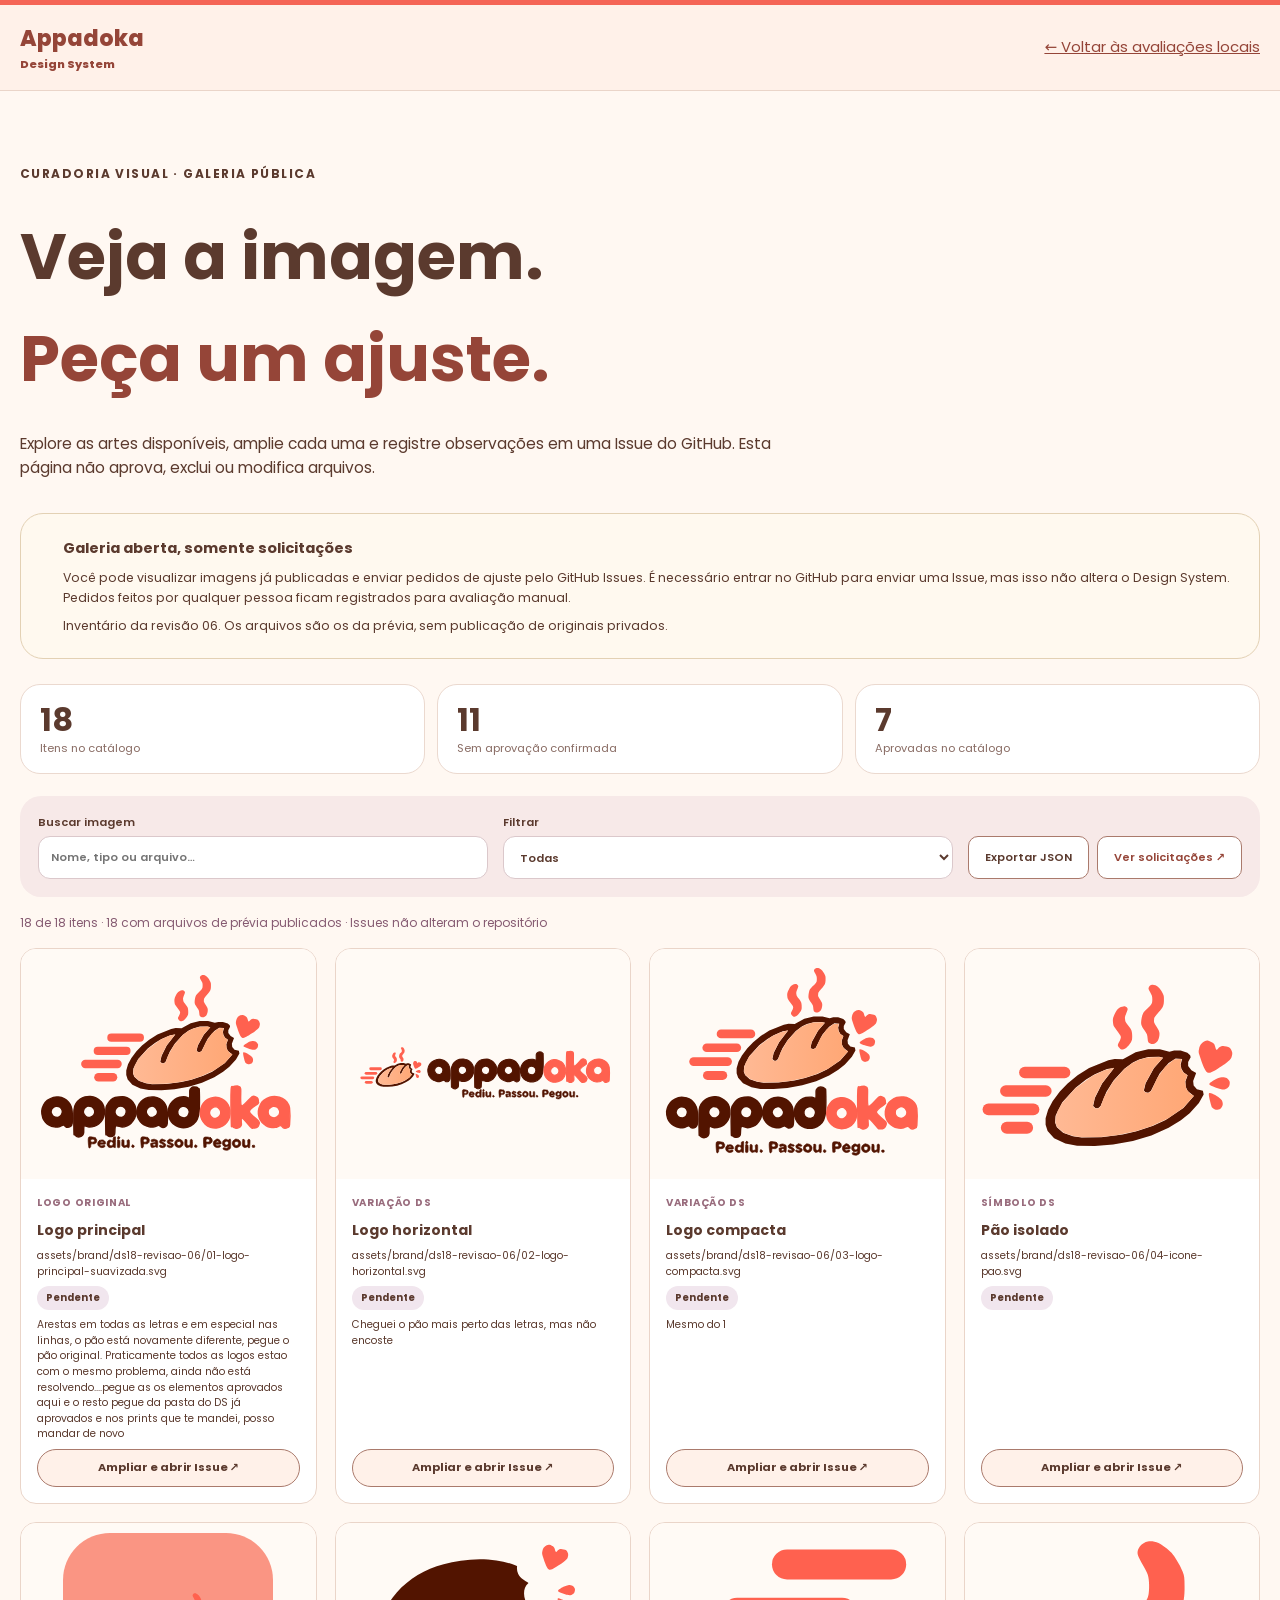
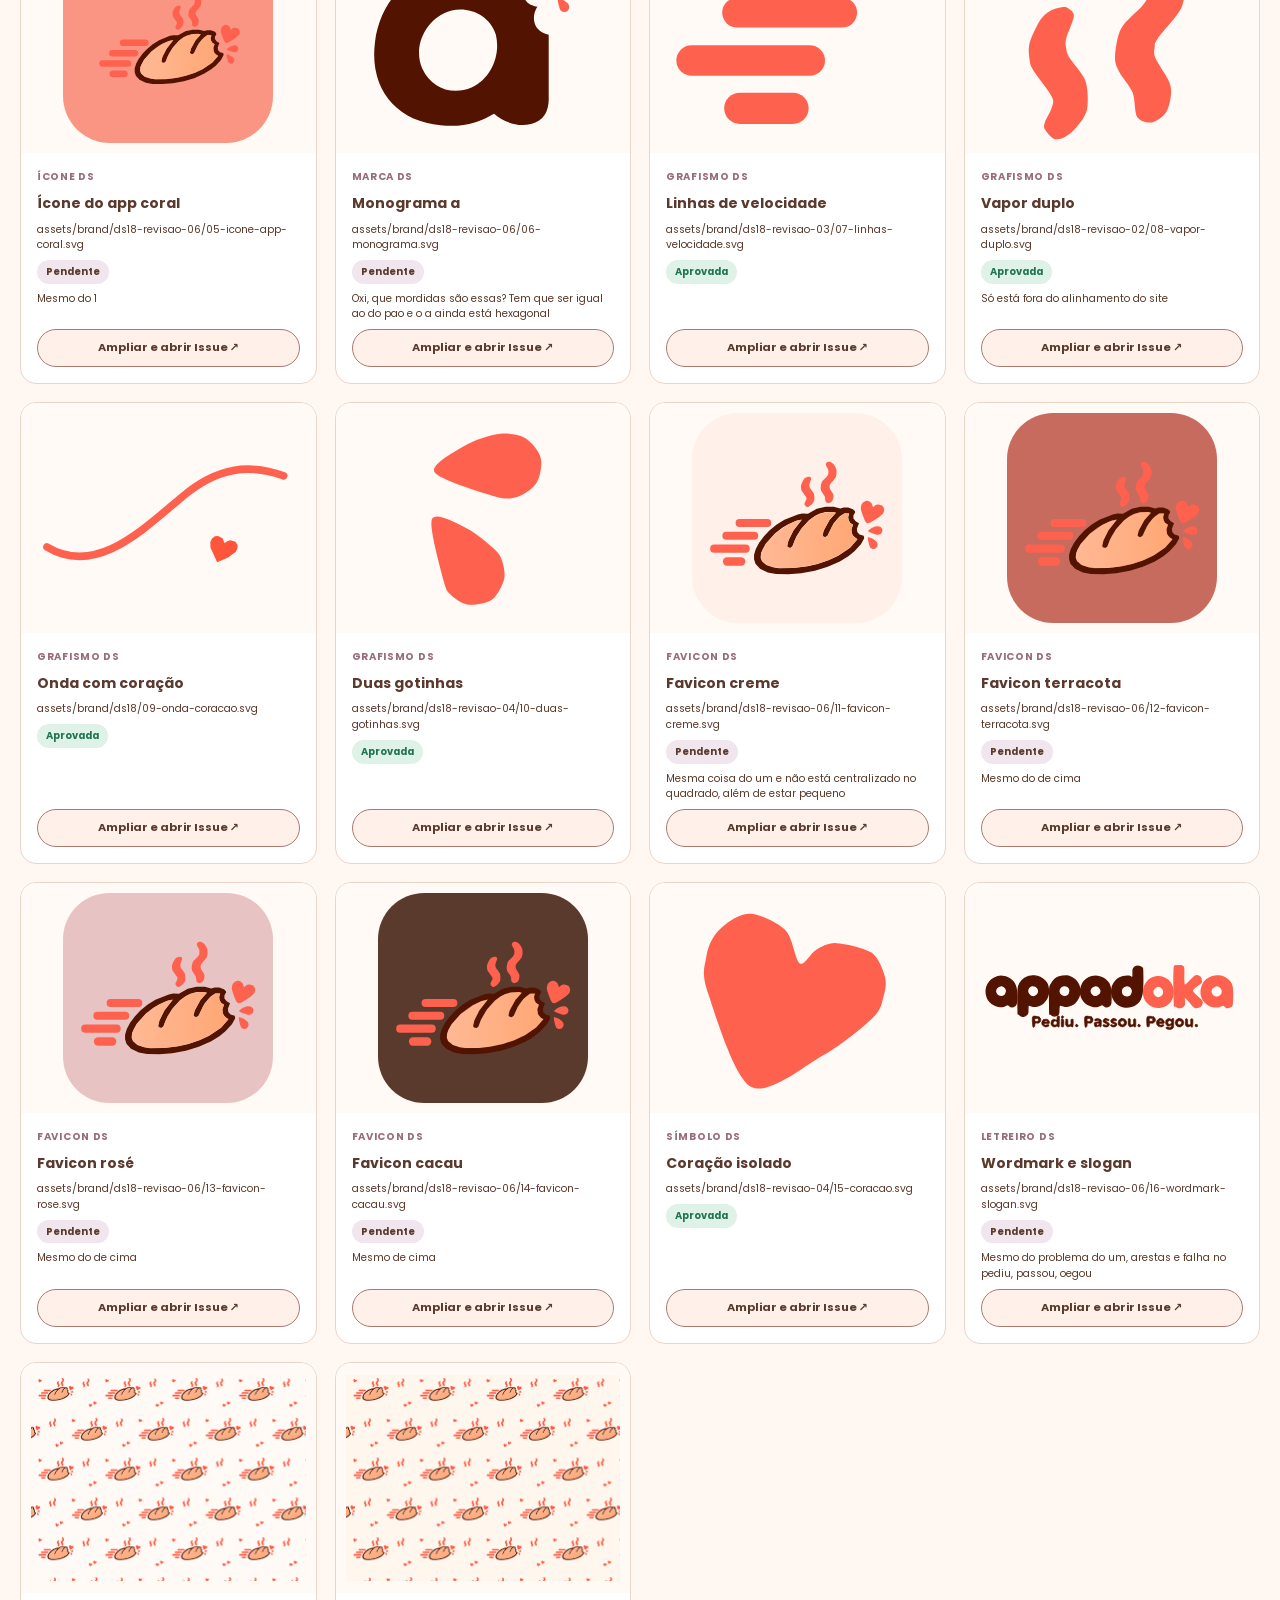
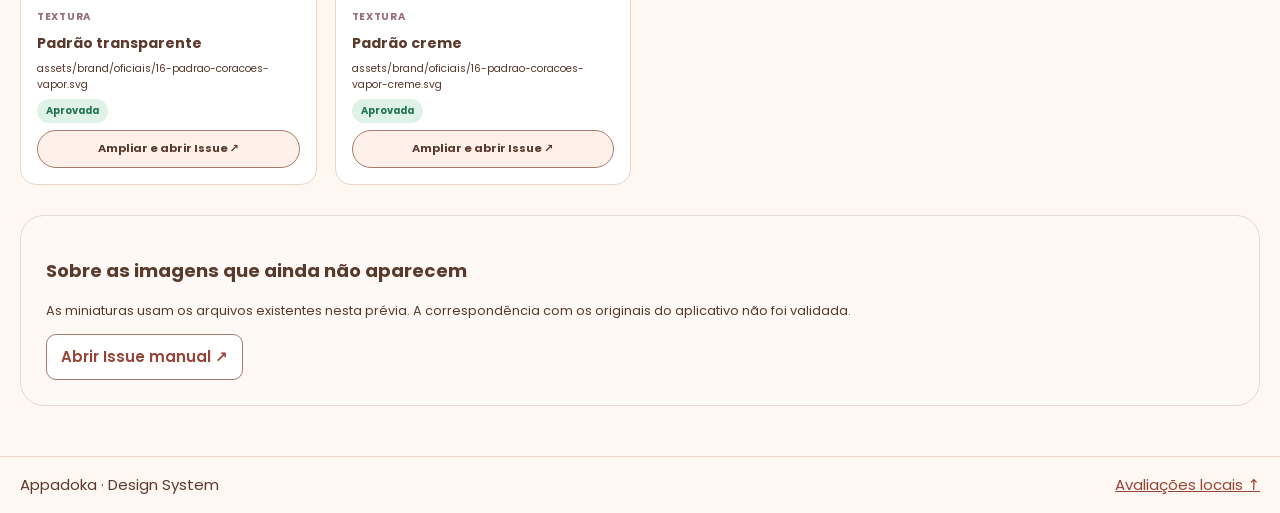
==== curadoria.html @ ba093914 "Add Appadoka visual curation based on Novelo workflow" ====
<!doctype html>
<html lang="pt-BR"><head>
<meta charset="utf-8"><meta name="viewport" content="width=device-width,initial-scale=1">
<meta name="robots" content="index,follow">
<title>Curadoria · Design System Appadoka</title>
<link rel="preconnect" href="https://fonts.googleapis.com"><link rel="preconnect" href="https://fonts.gstatic.com" crossorigin><link href="https://fonts.googleapis.com/css2?family=Poppins:wght@400;500;600;700;800&display=swap" rel="stylesheet">
<link rel="stylesheet" href="styles.css"><link rel="stylesheet" href="curadoria.css"><script src="curadoria.js" defer></script>
</head><body>
<a class="skip-link" href="#revisao">Pular para a curadoria</a><div class="colorbar"></div>
<header class="site-header"><div class="container header-inner"><a class="brand" href="./"><span class="logo-fallback">Appadoka <small>Design System</small></span></a><a class="nav-admin" href="./">← Voltar às avaliações locais</a></div></header>
<main class="container admin-main" id="revisao">
  <div class="admin-hero"><span class="eyebrow">CURADORIA VISUAL · GALERIA PÚBLICA</span><h1>Veja a imagem.<br><span class="gradient-text">Peça um ajuste.</span></h1><p>Explore as artes disponíveis, amplie cada uma e registre observações em uma Issue do GitHub. Esta página não aprova, exclui ou modifica arquivos.</p></div>
  <section class="security-note" aria-label="Como funciona a curadoria"><span aria-hidden="true"></span><div><strong>Galeria aberta, somente solicitações</strong><p>Você pode visualizar imagens já publicadas e enviar pedidos de ajuste pelo GitHub Issues. É necessário entrar no GitHub para enviar uma Issue, mas isso não altera o Design System. Pedidos feitos por qualquer pessoa ficam registrados para avaliação manual.</p><p>Inventário da revisão 06. Os arquivos são os da prévia, sem publicação de originais privados.</p></div></section>
  <div class="admin-stats"><div><strong id="total">…</strong><span>Itens no catálogo</span></div><div><strong id="pendentes">…</strong><span>Sem aprovação confirmada</span></div><div><strong id="aprovados">…</strong><span>Aprovadas no catálogo</span></div></div>
  <div class="admin-toolbar"><label>Buscar imagem<input type="search" id="search" placeholder="Nome, tipo ou arquivo…"></label><label>Filtrar<select id="filter"><option value="todos">Todas</option><option value="pendente">Pendente</option><option value="aprovado">Aprovada</option><option value="reprovado_historico">Reprovado historicamente</option></select></label><div class="tool-actions"><button class="btn btn-secondary" type="button" id="export">Exportar JSON</button><a class="btn btn-secondary" href="https://github.com/carolinefreire/ds-appadoka-previa/issues" target="_blank" rel="noopener noreferrer">Ver solicitações ↗</a></div></div>
  <div id="status" class="admin-status" aria-live="polite"></div><div class="admin-gallery" id="admin-gallery"></div>
  <div class="admin-footnote"><h2>Sobre as imagens que ainda não aparecem</h2><p>As miniaturas usam os arquivos existentes nesta prévia. A correspondência com os originais do aplicativo não foi validada.</p><a class="btn btn-primary" href="https://github.com/carolinefreire/ds-appadoka-previa/issues/new" target="_blank" rel="noopener noreferrer">Abrir Issue manual ↗</a></div>
</main>
<dialog class="admin-dialog" id="action-dialog"><form method="dialog" class="dialog-layout"><div class="dialog-head"><div><small id="dialog-category"></small><h2 id="dialog-title">Revisar imagem</h2></div><button type="button" id="dialog-close" aria-label="Fechar">×</button></div><div class="dialog-image"><img id="dialog-preview" alt=""><div id="private-preview" class="private-preview" hidden><p>Prévia indisponível publicamente. Consulte o arquivo da prévia no GitHub.</p><a id="private-view" target="_blank" rel="noopener noreferrer" href="#">Abrir original no GitHub ↗</a></div></div><div class="dialog-controls"><label for="dialog-note">Descreva o ajuste ou observação</label><textarea id="dialog-note" rows="3" placeholder="Descreva o que deve ser corrigido ou mantido."></textarea><div class="dialog-actions"><button type="button" id="alter" class="action-alter">✎ Abrir Issue de ajuste</button></div><p class="dialog-help" id="dialog-help" role="status">Uma Issue registra o pedido para revisão. Não altera nem exclui arquivos.</p></div></form></dialog>
<footer class="footer"><div class="container footer-bottom"><span>Appadoka · Design System</span><a href="./">Avaliações locais ↑</a></div></footer>
</body></html>
---- styles.css ----
:root{--cacau:#5b3a2e;--salmao:#f56556;--creme:#fff1e9;--borda:#ead5c9;--ink:#5b3a2e;--paper:#fff8f2;--muted:#775a4b;--cream:#fff1e9;--brown:#5b3a2e;--line:#ead5c9;--white:#fff;--pink:#954538}*{box-sizing:border-box}body{margin:0;background:var(--paper);color:var(--ink);font:15px/1.6 Poppins,system-ui,sans-serif}a{color:#954538}button,input,select,textarea{font:inherit;color:inherit}button{cursor:pointer}button:focus-visible,a:focus-visible,input:focus-visible,select:focus-visible,textarea:focus-visible{outline:3px solid #954538;outline-offset:3px}.container{width:min(1240px,calc(100% - 40px));margin:auto}.site-header{position:sticky;top:0;z-index:2;background:#fff1e9;border-bottom:1px solid var(--line)}.header-inner,.footer-bottom{display:flex;justify-content:space-between;align-items:center;gap:16px;flex-wrap:wrap;padding:16px 0}.brand{text-decoration:none;font-weight:800;font-size:22px}.brand small{display:block;font-size:11px}.colorbar{height:5px;background:#f56556}.btn{display:inline-flex;align-items:center;border:1px solid #aa7a6c;border-radius:10px;padding:10px 14px;background:white;text-decoration:none;font-weight:600}.gradient-text{color:#954538}.eyebrow{font-size:12px;letter-spacing:.12em;font-weight:700}.skip-link{position:absolute;left:-9999px}.skip-link:focus{left:10px;z-index:10;background:white;padding:12px}.footer{border-top:1px solid var(--line)}[hidden]{display:none!important}img{max-width:100%}
---- curadoria.css ----
.admin-main{padding-top:70px;padding-bottom:100px;min-height:70vh}.admin-hero{max-width:790px;margin-bottom:32px}.admin-hero h1{margin:21px 0;font-size:clamp(3rem,7vw,5.4rem)}.admin-hero p{font-size:.97rem;max-width:770px}.security-note{display:flex;align-items:start;gap:17px;border-radius:23px;padding:22px 25px;background:#fff9ef;border:1px solid #e3d1b4;margin-bottom:25px}.security-note>span{font-size:1.35rem}.security-note strong{font-size:.91rem}.security-note p{font-size:.78rem;margin:8px 0 0}.admin-stats{display:grid;grid-template-columns:repeat(3,1fr);gap:12px;margin:0 0 22px}.admin-stats>div{display:flex;flex-direction:column;background:white;border:1px solid #ebd9cf;border-radius:20px;padding:15px 19px}.admin-stats strong{font-size:2rem;line-height:1.25}.admin-stats span{font-size:.7rem;color:#8a6d65}.admin-toolbar{display:flex;align-items:end;gap:15px;flex-wrap:wrap;background:#f7e9e8;border-radius:21px;padding:18px;margin-bottom:16px}.admin-toolbar label{display:flex;flex-direction:column;gap:4px;font-size:.7rem;font-weight:600;min-width:180px;flex:1}.admin-toolbar input,.admin-toolbar select,.dialog-controls textarea{border:1px solid #dbc8cb;border-radius:12px;background:white;min-height:43px;padding:9px 12px;color:var(--ink)}.tool-actions{display:flex;gap:8px}.tool-actions .btn{padding:10px 16px;min-height:43px;font-size:.7rem}.admin-status{font-size:.75rem;color:#865b72;margin-bottom:16px}.admin-gallery{display:grid;grid-template-columns:repeat(4,minmax(0,1fr));gap:15px}.review-card{background:#fff;border:1px solid #e9dcd2;border-radius:23px;overflow:hidden;display:flex;flex-direction:column;min-width:0}.review-thumb{height:235px;display:block;width:100%;background:#f6e9e5;border:0;padding:10px;cursor:zoom-in}.review-thumb img{width:100%;height:100%;object-fit:contain}.review-details{display:flex;flex-direction:column;gap:7px;padding:15px;flex:1}.review-details h2{font-size:.88rem;margin:0;word-break:break-word}.review-details>p{font-size:.65rem;line-height:1.5;margin:0;word-break:break-word}.review-label{font-size:.63rem;text-transform:uppercase;letter-spacing:.07em;color:#996c7d;font-weight:700}.review-status{width:fit-content;padding:4px 9px;border-radius:999px;background:#f1e6ee;color:#8c4b79;font-size:.62rem;font-weight:700}.review-status.is-approved{background:#dff2e7;color:#227353}.review-status.is-rejected{background:#fff0d4;color:#995d12}.review-open{margin-top:auto;border:1px solid #dcc7d0;border-radius:999px;background:#fff7fb;color:#813d76;font-size:.7rem;font-weight:700;padding:9px}.review-open:hover{background:#f2d9e9}.admin-footnote{margin-top:30px;background:#fff9f5;border:1px solid #e9d6db;border-radius:24px;padding:25px}.admin-footnote h2{font-size:1.14rem}.admin-footnote p{font-size:.8rem}.admin-dialog{border:0;padding:0;width:min(940px,95vw);max-height:94vh;background:transparent}.admin-dialog::backdrop{background:#211421d9;backdrop-filter:blur(8px)}.dialog-layout{background:#fff9f2;border-radius:28px;padding:20px;max-height:92vh;overflow:auto}.dialog-head{display:flex;justify-content:space-between;gap:18px;align-items:start}.dialog-head small{color:#986476;font-size:.63rem;text-transform:uppercase;letter-spacing:.1em}.dialog-head h2{font-size:1.38rem;margin:7px 0 16px;word-break:break-word}.dialog-head button{border-radius:50%;width:39px;height:39px;border:1px solid #e4d3d2;background:white;font-size:1.4rem;flex:none}.dialog-image{border-radius:16px;background:#f4e9e7;display:flex;align-items:center;justify-content:center;min-height:200px;height:min(50vh,470px)}.dialog-image img{height:100%;max-height:100%;width:100%;object-fit:contain}.dialog-controls{padding-top:17px}.dialog-controls label{display:block;font-size:.76rem;font-weight:700;margin-bottom:6px}.dialog-controls textarea{width:100%;min-height:90px;resize:vertical}.dialog-actions{display:grid;grid-template-columns:1fr;gap:10px;margin-top:13px}.dialog-actions button{padding:12px 7px;border-radius:13px;font-size:.79rem;font-weight:700}.action-approve{border:1px solid #91cdb1;background:#e6f5ed;color:#24694d}.action-reject{border:1px solid #f1aaa9;background:#fff0ee;color:#a53539}.action-alter{border:1px solid #d3aad4;background:#f7e9fa;color:#803b89}.dialog-help{font-size:.72rem;margin:12px 0 0}@media(max-width:900px){.admin-gallery{grid-template-columns:repeat(3,minmax(0,1fr))}}@media(max-width:650px){.admin-gallery{grid-template-columns:repeat(2,minmax(0,1fr));gap:10px}.review-thumb{height:155px}.review-details{padding:12px}.admin-main{padding-top:45px}.admin-stats>div{padding:12px}.admin-stats strong{font-size:1.45rem}.admin-stats span{font-size:.58rem}.admin-toolbar{align-items:stretch}.tool-actions{width:100%}.tool-actions>a,.tool-actions>button{flex:1}.dialog-actions{grid-template-columns:1fr}.security-note{padding:16px}.admin-dialog{width:97vw}.dialog-layout{padding:14px}.dialog-image{height:37vh}}
.review-locked{display:grid;place-items:center;padding:20px;text-align:center;font-size:.75rem;line-height:1.65;color:#76516e;background:#f0e6eb;border-radius:12px;height:100%;width:100%}.private-preview{text-align:center;max-width:330px;margin:auto;padding:30px 20px}.private-preview[hidden]{display:none}.private-preview p{font-size:.85rem}.private-preview a{display:inline-block;border:1px solid #b389a4;border-radius:999px;padding:10px 15px;font-size:.75rem;color:#8a3b72;font-weight:700}.private-preview a:hover{background:#fff}

/* Curadoria publica: uma unica acao, abrir Issue. */
.dialog-actions .action-alter{width:100%;min-height:48px;font-weight:800;cursor:pointer;background:#f0d9f4}
.review-thumb img[hidden], .dialog-image img[hidden], .review-locked[hidden]{display:none!important}
.review-thumb:focus-visible,.review-open:focus-visible,.dialog-actions button:focus-visible{outline:3px solid #8d447b;outline-offset:3px}

.admin-gallery{display:grid;grid-template-columns:repeat(auto-fit,minmax(min(100%,290px),1fr));gap:18px}.review-thumb{width:100%;height:230px;display:grid;place-items:center;background:#fffaf5;border:0}.review-thumb img{width:100%;height:100%;max-height:210px;object-fit:contain}.review-card{background:#fff;border:1px solid #ead5c9;border-radius:16px;overflow:hidden}.review-details{padding:16px;overflow-wrap:anywhere}.admin-dialog{max-width:min(900px,94vw);max-height:90vh;overflow:auto;border:1px solid #ead5c9;border-radius:16px;background:#fff8f2;color:#5b3a2e}.dialog-image img{max-height:45vh;object-fit:contain}.dialog-head{display:flex;align-items:start;justify-content:space-between;gap:12px}.dialog-head button{flex-shrink:0}.admin-main{padding-bottom:50px}.admin-toolbar{flex-wrap:wrap}.review-open,.action-alter{color:#5b3a2e;background:#fff1e9;border:1px solid #aa7a6c}.review-status{color:#5b3a2e}.is-approved{color:#24693b}.admin-hero h1{font-size:clamp(30px,5vw,64px)}@media(max-width:600px){.admin-stats{grid-template-columns:1fr}.admin-toolbar{display:flex;flex-direction:column;align-items:stretch}}
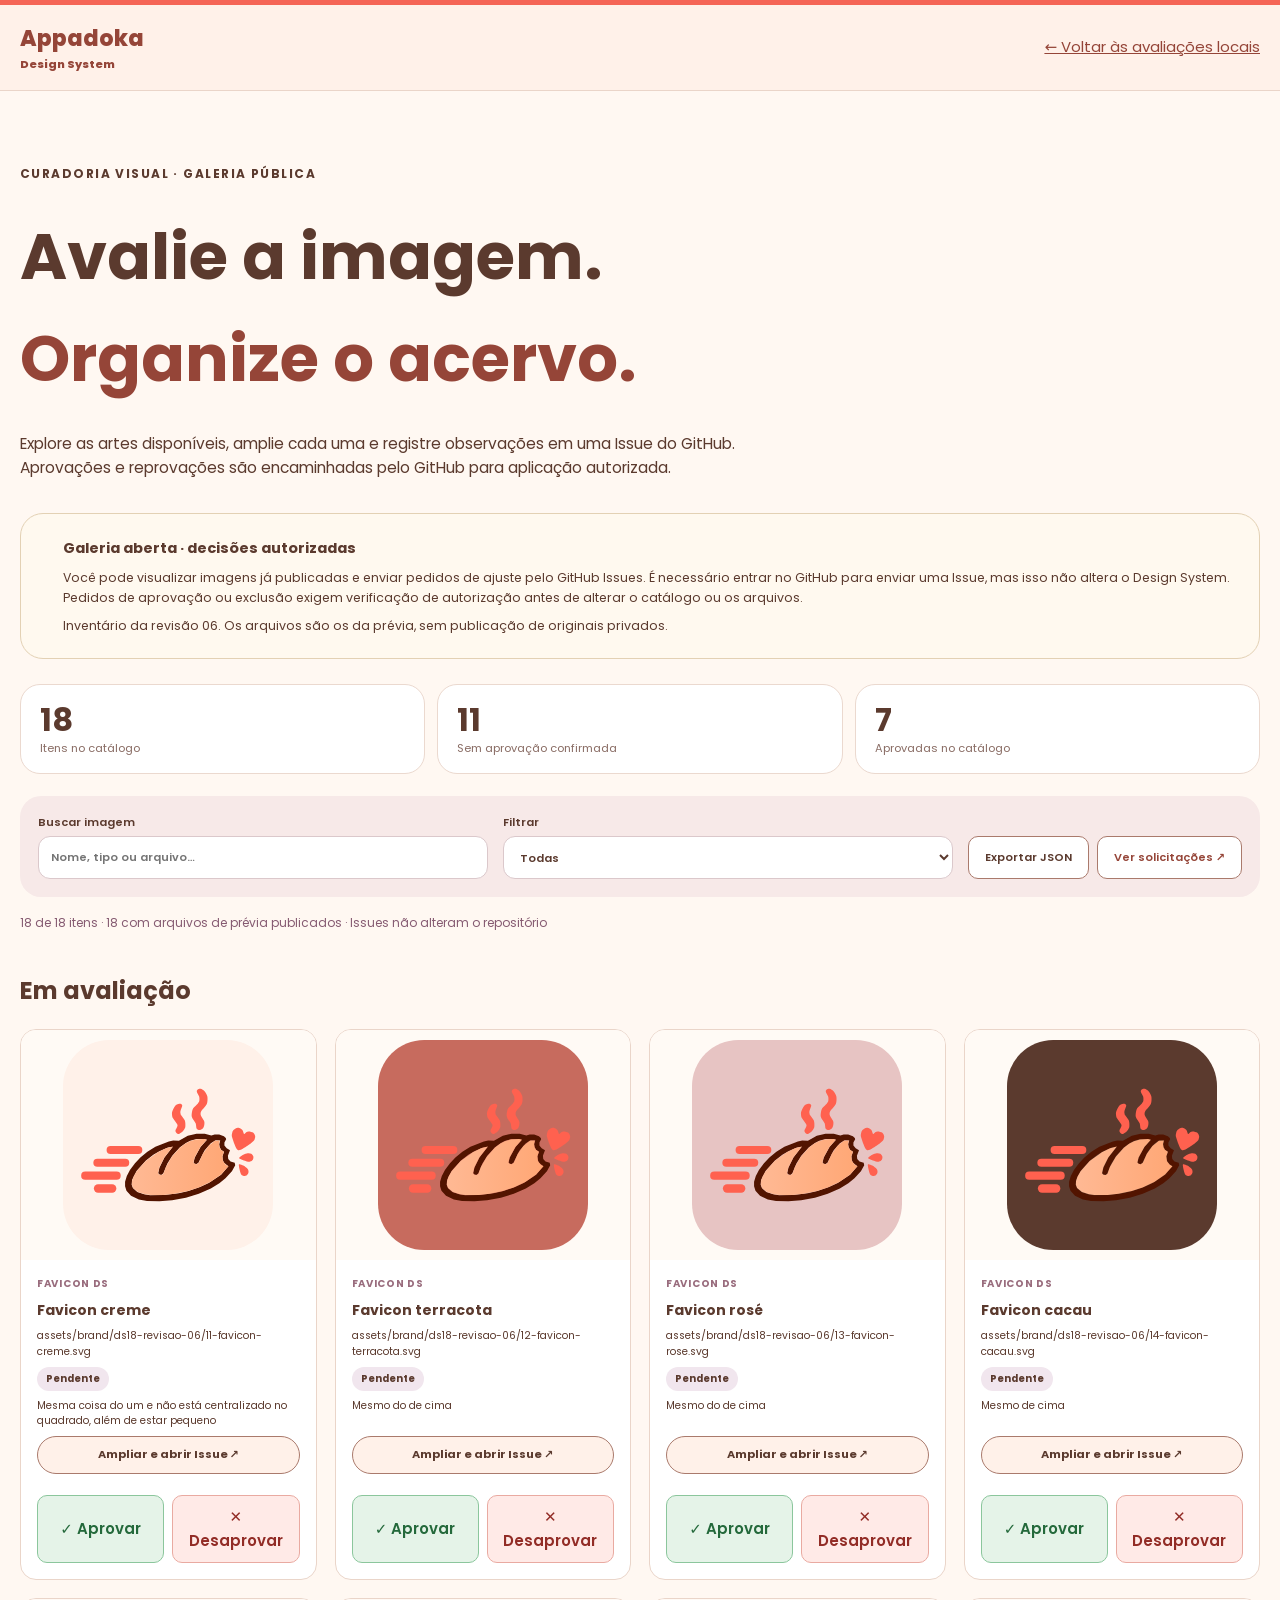
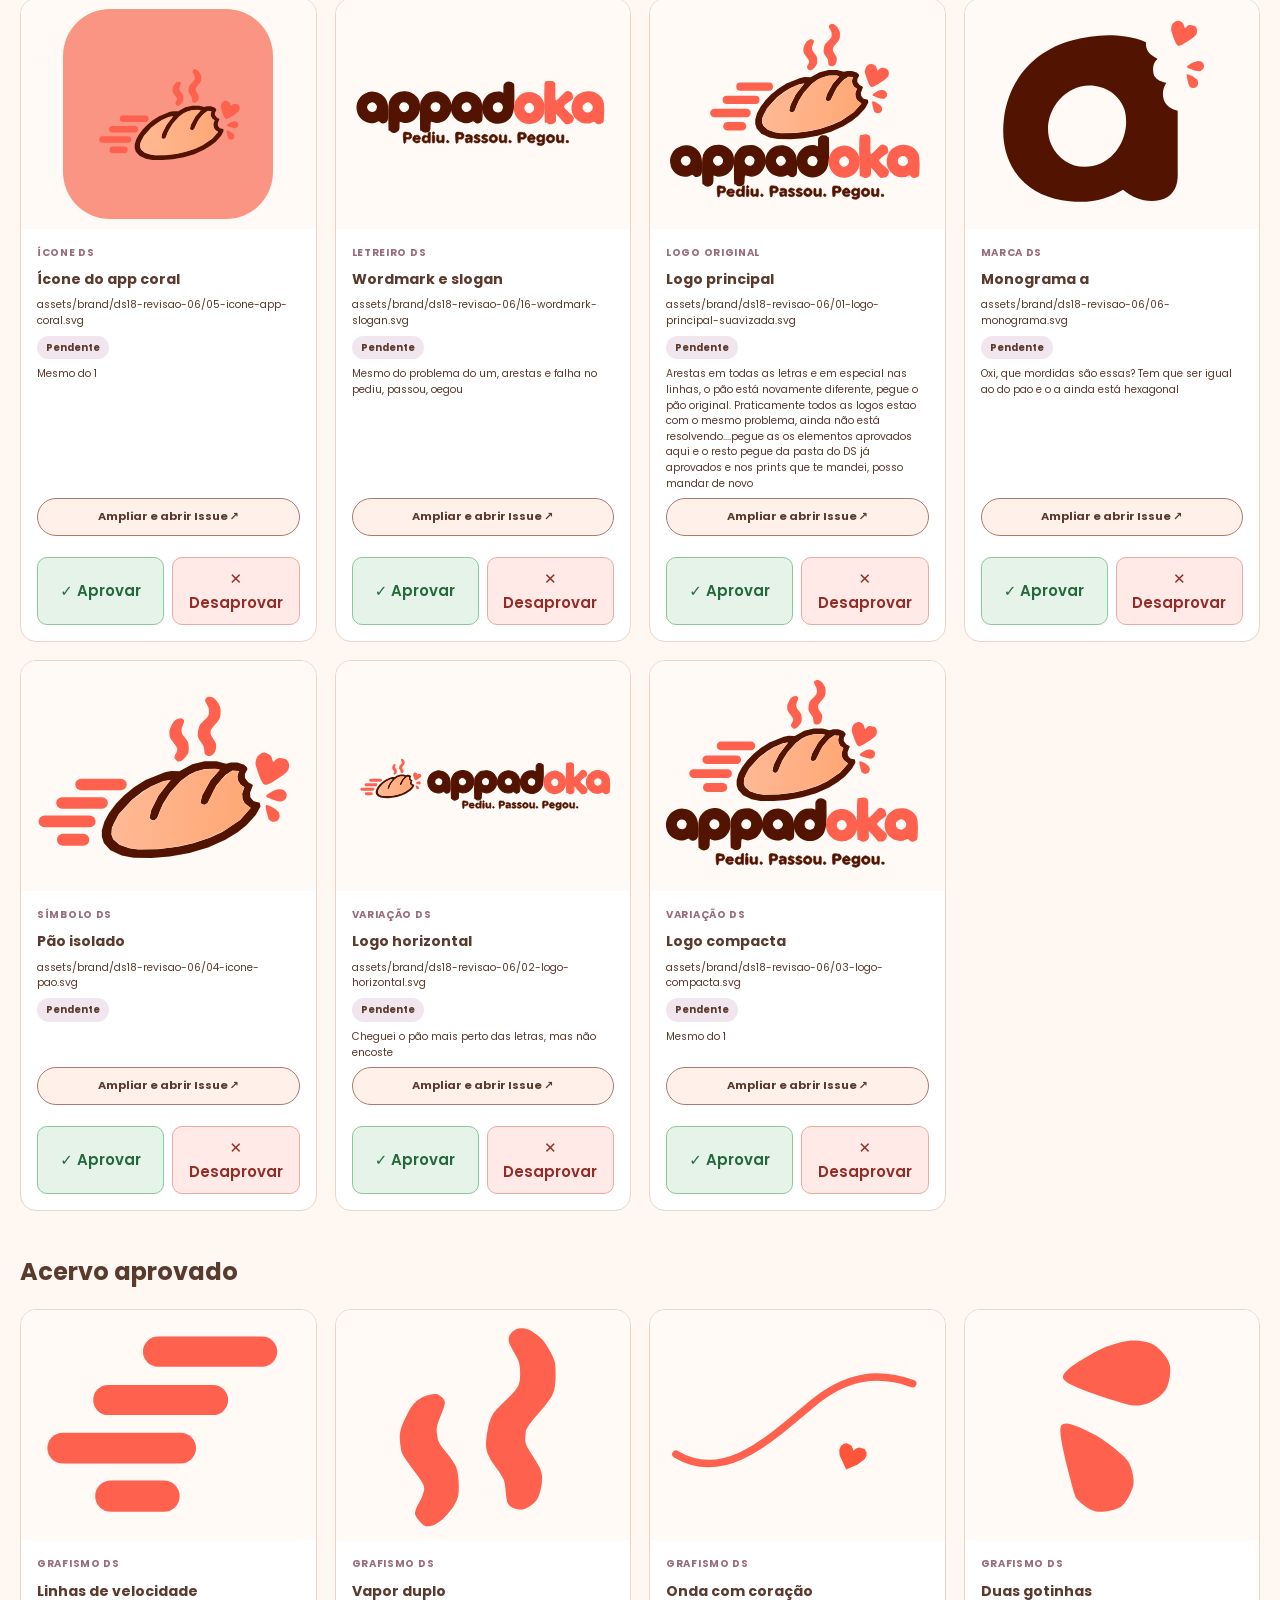
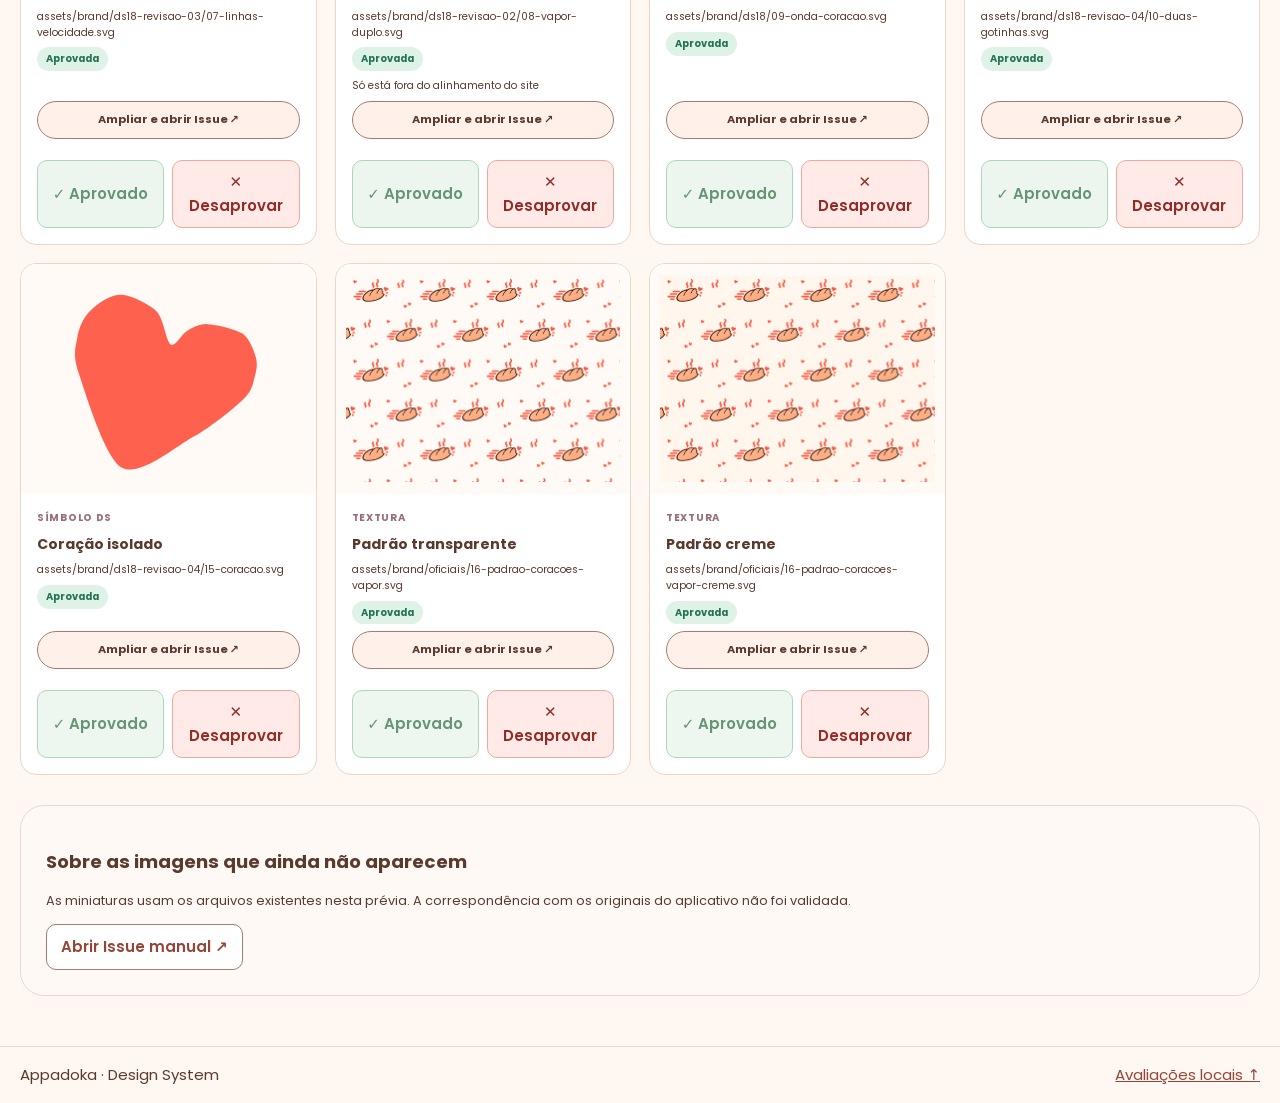
==== commit 8f030377: "Add approval and confirmed rejection requests to visual curation" ====
--- a/curadoria.html
+++ b/curadoria.html
@@ -4,18 +4,19 @@
 <meta name="robots" content="index,follow">
 <title>Curadoria · Design System Appadoka</title>
 <link rel="preconnect" href="https://fonts.googleapis.com"><link rel="preconnect" href="https://fonts.gstatic.com" crossorigin><link href="https://fonts.googleapis.com/css2?family=Poppins:wght@400;500;600;700;800&display=swap" rel="stylesheet">
-<link rel="stylesheet" href="styles.css"><link rel="stylesheet" href="curadoria.css"><script src="curadoria.js" defer></script>
+<link rel="stylesheet" href="styles.css"><link rel="stylesheet" href="curadoria.css?v=decisoes-1"><script src="curadoria.js?v=decisoes-1" defer></script>
 </head><body>
 <a class="skip-link" href="#revisao">Pular para a curadoria</a><div class="colorbar"></div>
 <header class="site-header"><div class="container header-inner"><a class="brand" href="./"><span class="logo-fallback">Appadoka <small>Design System</small></span></a><a class="nav-admin" href="./">← Voltar às avaliações locais</a></div></header>
 <main class="container admin-main" id="revisao">
-  <div class="admin-hero"><span class="eyebrow">CURADORIA VISUAL · GALERIA PÚBLICA</span><h1>Veja a imagem.<br><span class="gradient-text">Peça um ajuste.</span></h1><p>Explore as artes disponíveis, amplie cada uma e registre observações em uma Issue do GitHub. Esta página não aprova, exclui ou modifica arquivos.</p></div>
-  <section class="security-note" aria-label="Como funciona a curadoria"><span aria-hidden="true"></span><div><strong>Galeria aberta, somente solicitações</strong><p>Você pode visualizar imagens já publicadas e enviar pedidos de ajuste pelo GitHub Issues. É necessário entrar no GitHub para enviar uma Issue, mas isso não altera o Design System. Pedidos feitos por qualquer pessoa ficam registrados para avaliação manual.</p><p>Inventário da revisão 06. Os arquivos são os da prévia, sem publicação de originais privados.</p></div></section>
+  <div class="admin-hero"><span class="eyebrow">CURADORIA VISUAL · GALERIA PÚBLICA</span><h1>Avalie a imagem.<br><span class="gradient-text">Organize o acervo.</span></h1><p>Explore as artes disponíveis, amplie cada uma e registre observações em uma Issue do GitHub. Aprovações e reprovações são encaminhadas pelo GitHub para aplicação autorizada.</p></div>
+  <section class="security-note" aria-label="Como funciona a curadoria"><span aria-hidden="true"></span><div><strong>Galeria aberta · decisões autorizadas</strong><p>Você pode visualizar imagens já publicadas e enviar pedidos de ajuste pelo GitHub Issues. É necessário entrar no GitHub para enviar uma Issue, mas isso não altera o Design System. Pedidos de aprovação ou exclusão exigem verificação de autorização antes de alterar o catálogo ou os arquivos.</p><p>Inventário da revisão 06. Os arquivos são os da prévia, sem publicação de originais privados.</p></div></section>
   <div class="admin-stats"><div><strong id="total">…</strong><span>Itens no catálogo</span></div><div><strong id="pendentes">…</strong><span>Sem aprovação confirmada</span></div><div><strong id="aprovados">…</strong><span>Aprovadas no catálogo</span></div></div>
   <div class="admin-toolbar"><label>Buscar imagem<input type="search" id="search" placeholder="Nome, tipo ou arquivo…"></label><label>Filtrar<select id="filter"><option value="todos">Todas</option><option value="pendente">Pendente</option><option value="aprovado">Aprovada</option><option value="reprovado_historico">Reprovado historicamente</option></select></label><div class="tool-actions"><button class="btn btn-secondary" type="button" id="export">Exportar JSON</button><a class="btn btn-secondary" href="https://github.com/carolinefreire/ds-appadoka-previa/issues" target="_blank" rel="noopener noreferrer">Ver solicitações ↗</a></div></div>
   <div id="status" class="admin-status" aria-live="polite"></div><div class="admin-gallery" id="admin-gallery"></div>
   <div class="admin-footnote"><h2>Sobre as imagens que ainda não aparecem</h2><p>As miniaturas usam os arquivos existentes nesta prévia. A correspondência com os originais do aplicativo não foi validada.</p><a class="btn btn-primary" href="https://github.com/carolinefreire/ds-appadoka-previa/issues/new" target="_blank" rel="noopener noreferrer">Abrir Issue manual ↗</a></div>
 </main>
+<dialog class="admin-dialog decision-dialog" id="decision-dialog" aria-labelledby="decision-title"><div class="decision-content"><h2 id="decision-title">Confirmar reprovação?</h2><p id="decision-name"></p><p>Esta decisão solicita a exclusão do arquivo da prévia. Antes de excluir, será necessário verificar autorização e se outros recursos dependem dele. O histórico de decisões será preservado.</p><div class="curation-actions"><button type="button" id="decision-cancel">Cancelar</button><button type="button" id="decision-confirm" class="curation-reject">Confirmar reprovação e solicitar exclusão</button></div></div></dialog>
 <dialog class="admin-dialog" id="action-dialog"><form method="dialog" class="dialog-layout"><div class="dialog-head"><div><small id="dialog-category"></small><h2 id="dialog-title">Revisar imagem</h2></div><button type="button" id="dialog-close" aria-label="Fechar">×</button></div><div class="dialog-image"><img id="dialog-preview" alt=""><div id="private-preview" class="private-preview" hidden><p>Prévia indisponível publicamente. Consulte o arquivo da prévia no GitHub.</p><a id="private-view" target="_blank" rel="noopener noreferrer" href="#">Abrir original no GitHub ↗</a></div></div><div class="dialog-controls"><label for="dialog-note">Descreva o ajuste ou observação</label><textarea id="dialog-note" rows="3" placeholder="Descreva o que deve ser corrigido ou mantido."></textarea><div class="dialog-actions"><button type="button" id="alter" class="action-alter">✎ Abrir Issue de ajuste</button></div><p class="dialog-help" id="dialog-help" role="status">Uma Issue registra o pedido para revisão. Não altera nem exclui arquivos.</p></div></form></dialog>
 <footer class="footer"><div class="container footer-bottom"><span>Appadoka · Design System</span><a href="./">Avaliações locais ↑</a></div></footer>
 </body></html>
--- a/curadoria.css
+++ b/curadoria.css
@@ -6,4 +6,5 @@
 .review-thumb img[hidden], .dialog-image img[hidden], .review-locked[hidden]{display:none!important}
 .review-thumb:focus-visible,.review-open:focus-visible,.dialog-actions button:focus-visible{outline:3px solid #8d447b;outline-offset:3px}
 
-.admin-gallery{display:grid;grid-template-columns:repeat(auto-fit,minmax(min(100%,290px),1fr));gap:18px}.review-thumb{width:100%;height:230px;display:grid;place-items:center;background:#fffaf5;border:0}.review-thumb img{width:100%;height:100%;max-height:210px;object-fit:contain}.review-card{background:#fff;border:1px solid #ead5c9;border-radius:16px;overflow:hidden}.review-details{padding:16px;overflow-wrap:anywhere}.admin-dialog{max-width:min(900px,94vw);max-height:90vh;overflow:auto;border:1px solid #ead5c9;border-radius:16px;background:#fff8f2;color:#5b3a2e}.dialog-image img{max-height:45vh;object-fit:contain}.dialog-head{display:flex;align-items:start;justify-content:space-between;gap:12px}.dialog-head button{flex-shrink:0}.admin-main{padding-bottom:50px}.admin-toolbar{flex-wrap:wrap}.review-open,.action-alter{color:#5b3a2e;background:#fff1e9;border:1px solid #aa7a6c}.review-status{color:#5b3a2e}.is-approved{color:#24693b}.admin-hero h1{font-size:clamp(30px,5vw,64px)}@media(max-width:600px){.admin-stats{grid-template-columns:1fr}.admin-toolbar{display:flex;flex-direction:column;align-items:stretch}}+.admin-gallery{display:grid;grid-template-columns:repeat(auto-fit,minmax(min(100%,290px),1fr));gap:18px}.review-thumb{width:100%;height:230px;display:grid;place-items:center;background:#fffaf5;border:0}.review-thumb img{width:100%;height:100%;max-height:210px;object-fit:contain}.review-card{background:#fff;border:1px solid #ead5c9;border-radius:16px;overflow:hidden}.review-details{padding:16px;overflow-wrap:anywhere}.admin-dialog{max-width:min(900px,94vw);max-height:90vh;overflow:auto;border:1px solid #ead5c9;border-radius:16px;background:#fff8f2;color:#5b3a2e}.dialog-image img{max-height:45vh;object-fit:contain}.dialog-head{display:flex;align-items:start;justify-content:space-between;gap:12px}.dialog-head button{flex-shrink:0}.admin-main{padding-bottom:50px}.admin-toolbar{flex-wrap:wrap}.review-open,.action-alter{color:#5b3a2e;background:#fff1e9;border:1px solid #aa7a6c}.review-status{color:#5b3a2e}.is-approved{color:#24693b}.admin-hero h1{font-size:clamp(30px,5vw,64px)}@media(max-width:600px){.admin-stats{grid-template-columns:1fr}.admin-toolbar{display:flex;flex-direction:column;align-items:stretch}}
+.curation-group{grid-column:1/-1;margin:24px 0 0;font-size:24px}.curation-actions{display:flex;flex-wrap:wrap;gap:8px;margin-top:14px}.curation-actions button{flex:1;min-height:44px;padding:9px 12px;border:1px solid #aa7a6c;border-radius:10px;background:white;font-weight:600}.curation-actions .curation-approve{background:#e5f3e8;color:#24693b;border-color:#8bc69c}.curation-actions .curation-reject{background:#ffeae7;color:#922c26;border-color:#e9aaa1}.curation-actions button:disabled{opacity:.7;cursor:default}.decision-content{padding:24px;overflow-wrap:anywhere}.decision-dialog{width:min(540px,94vw)}.decision-dialog::backdrop{background:#30180f88}
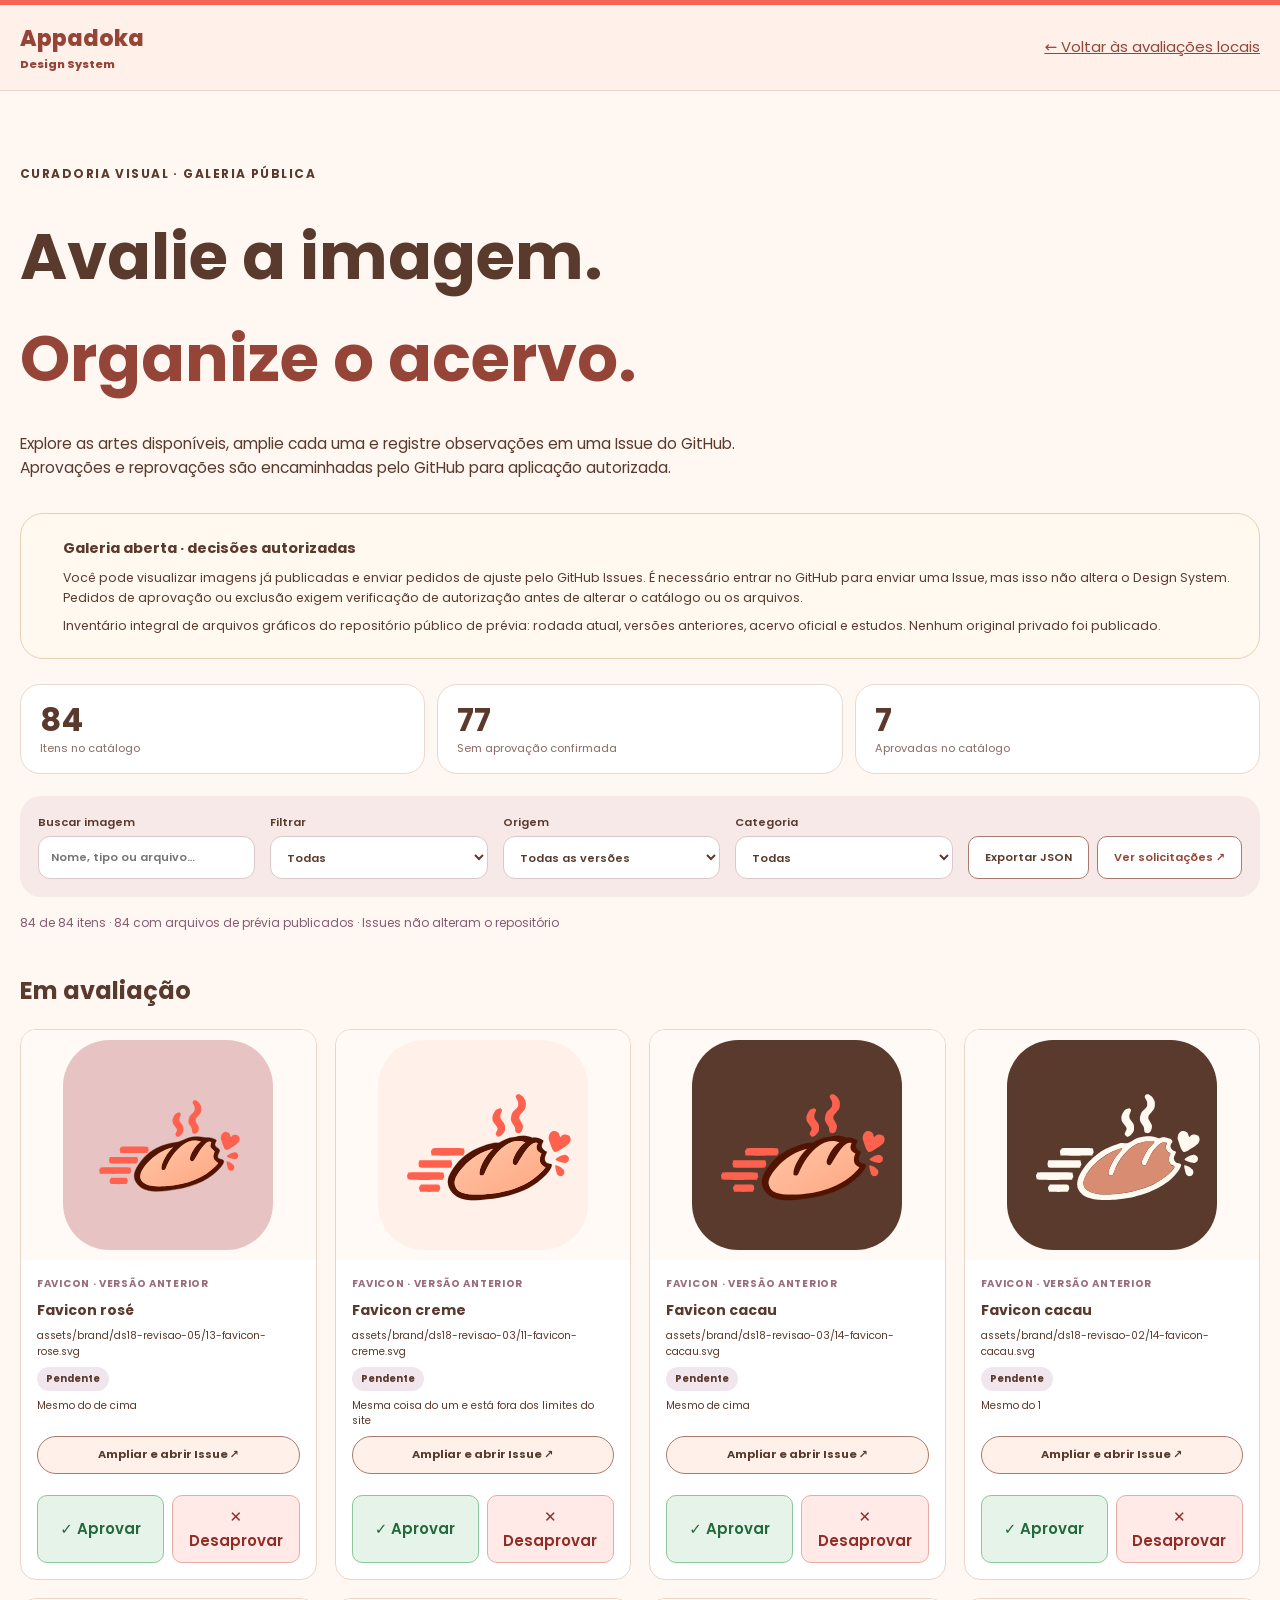
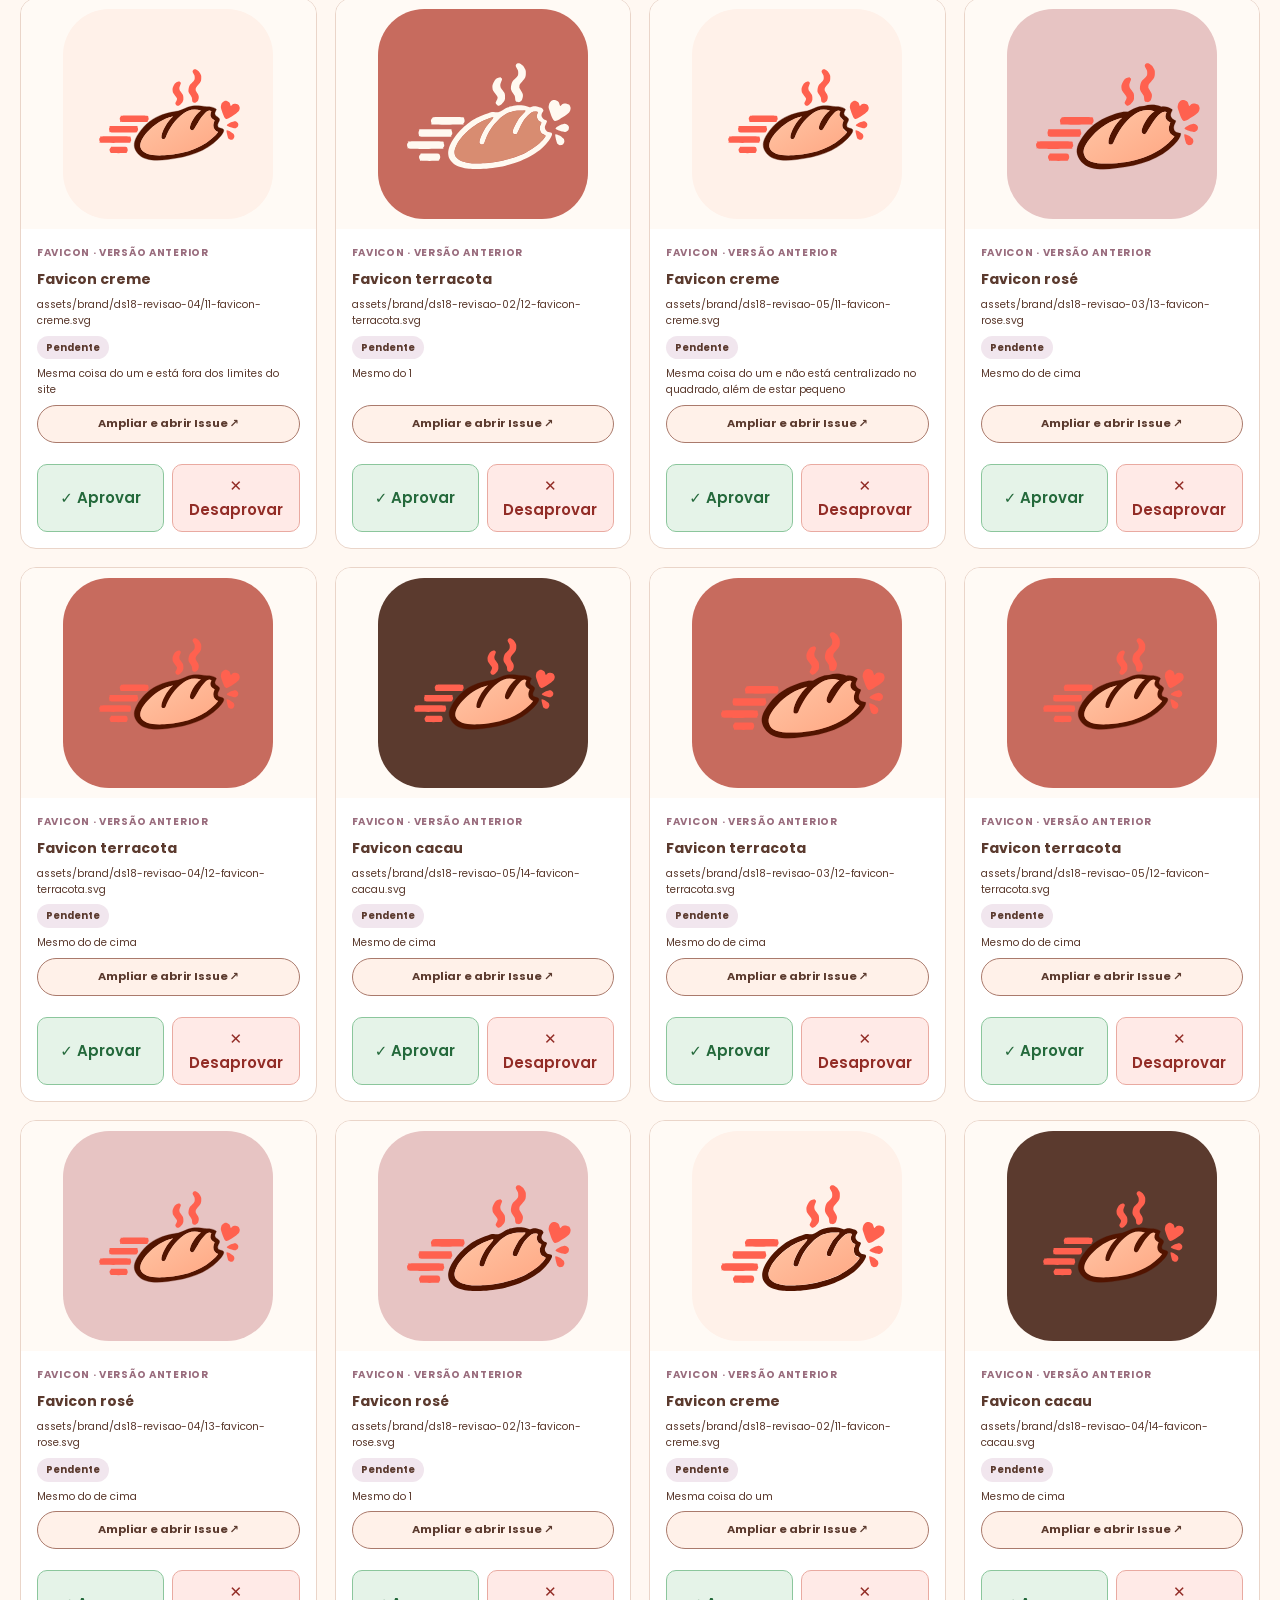
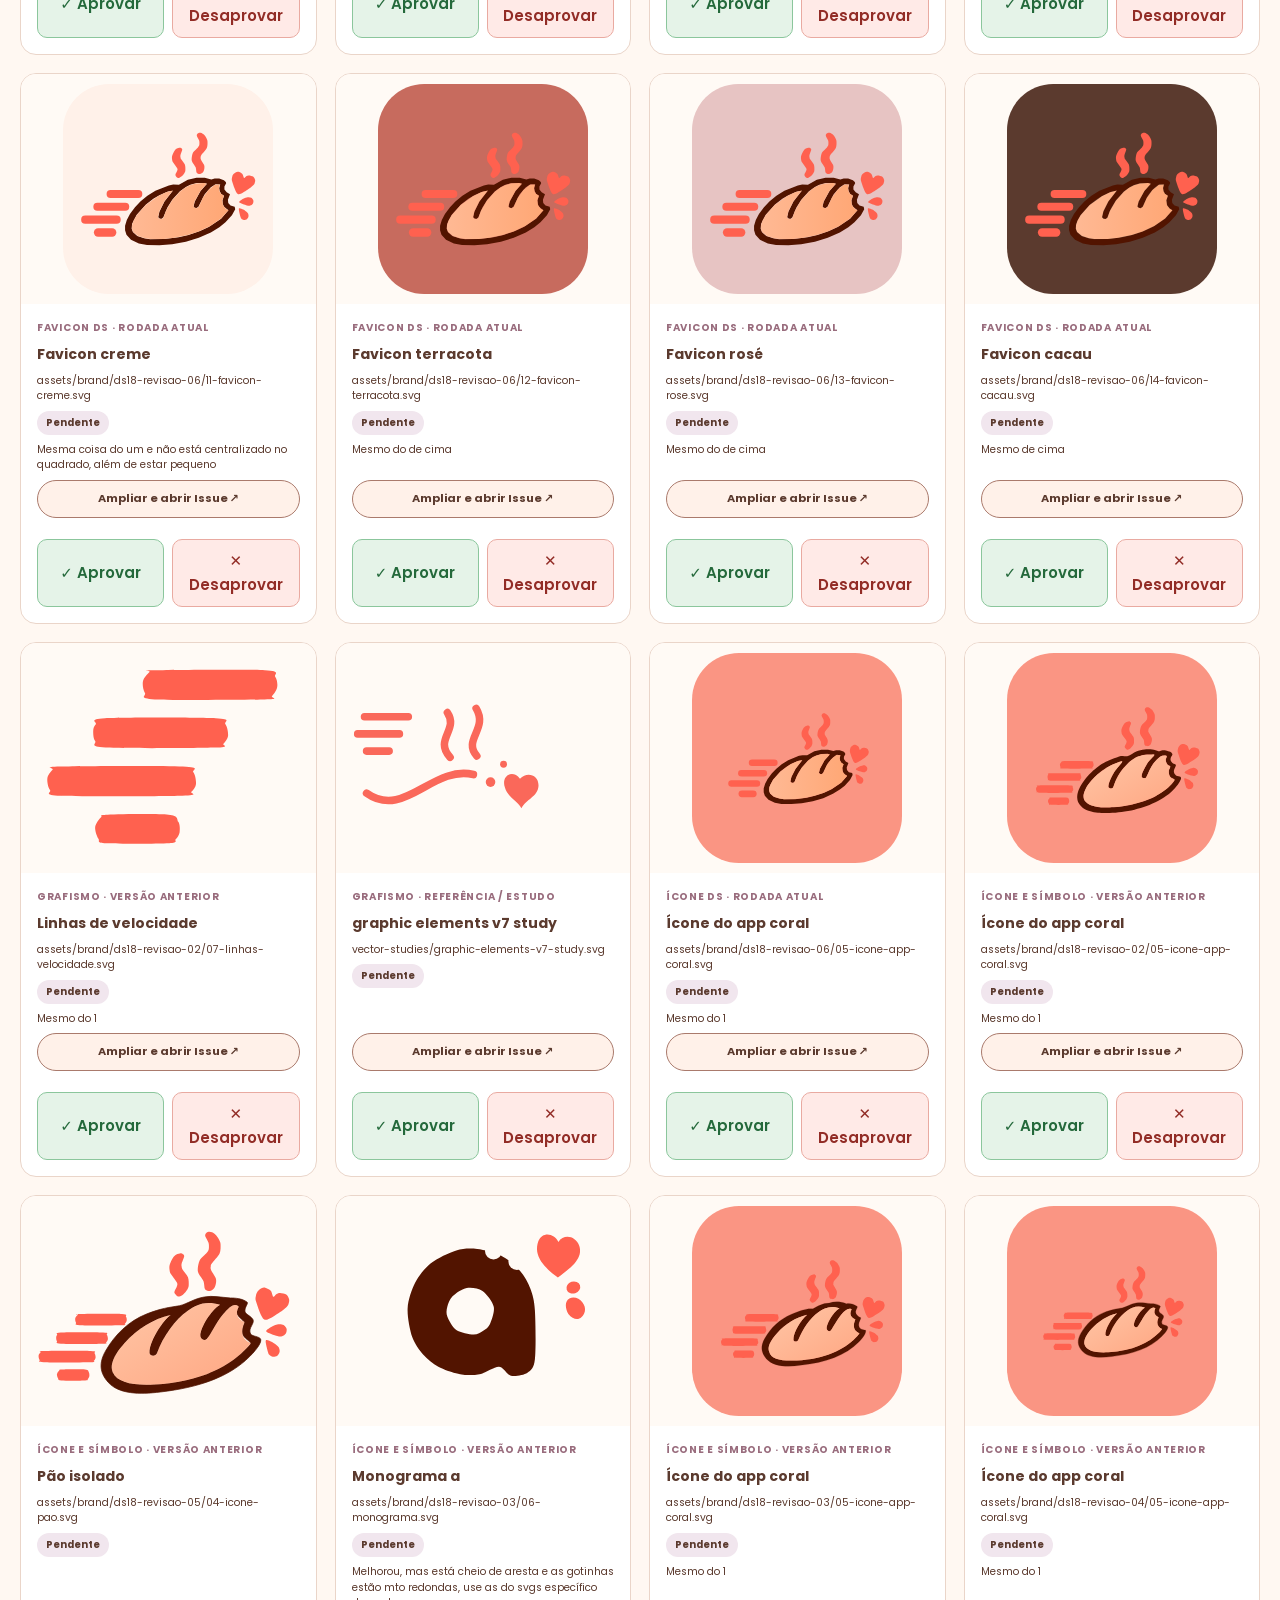
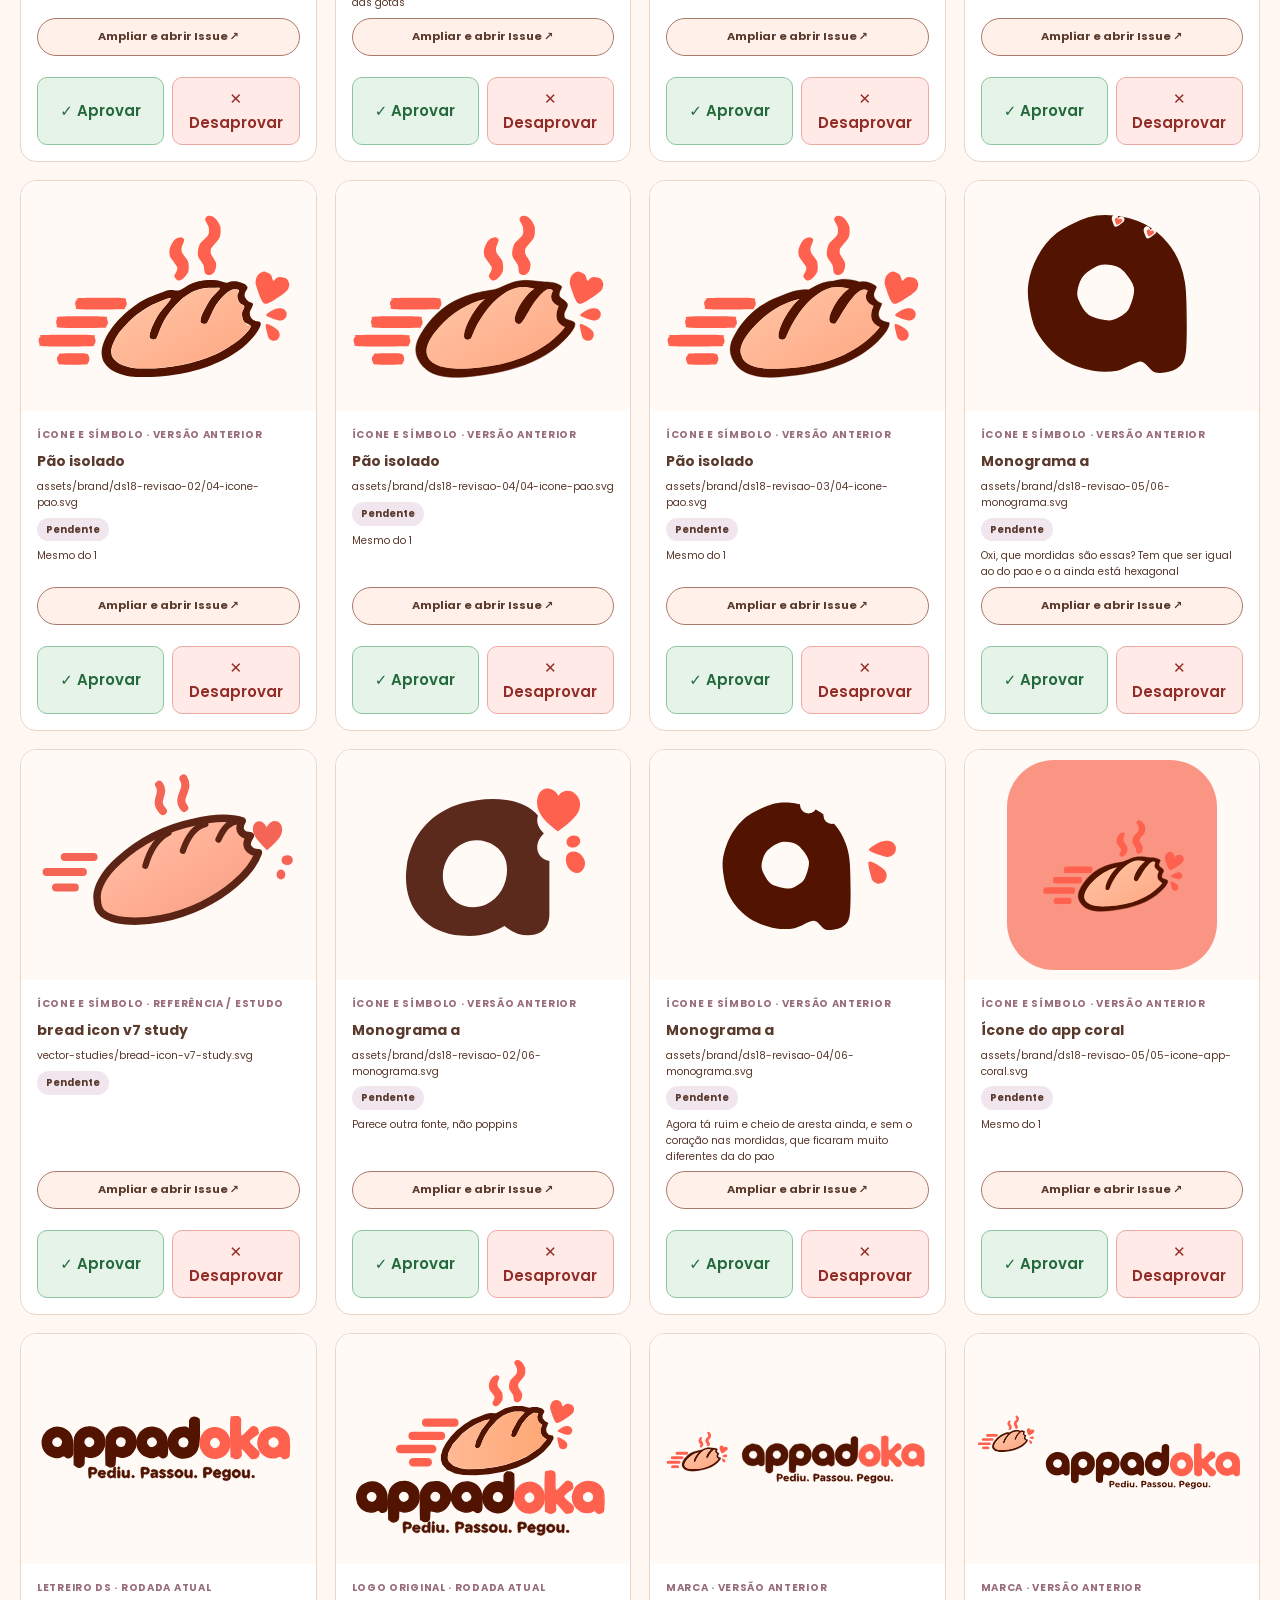
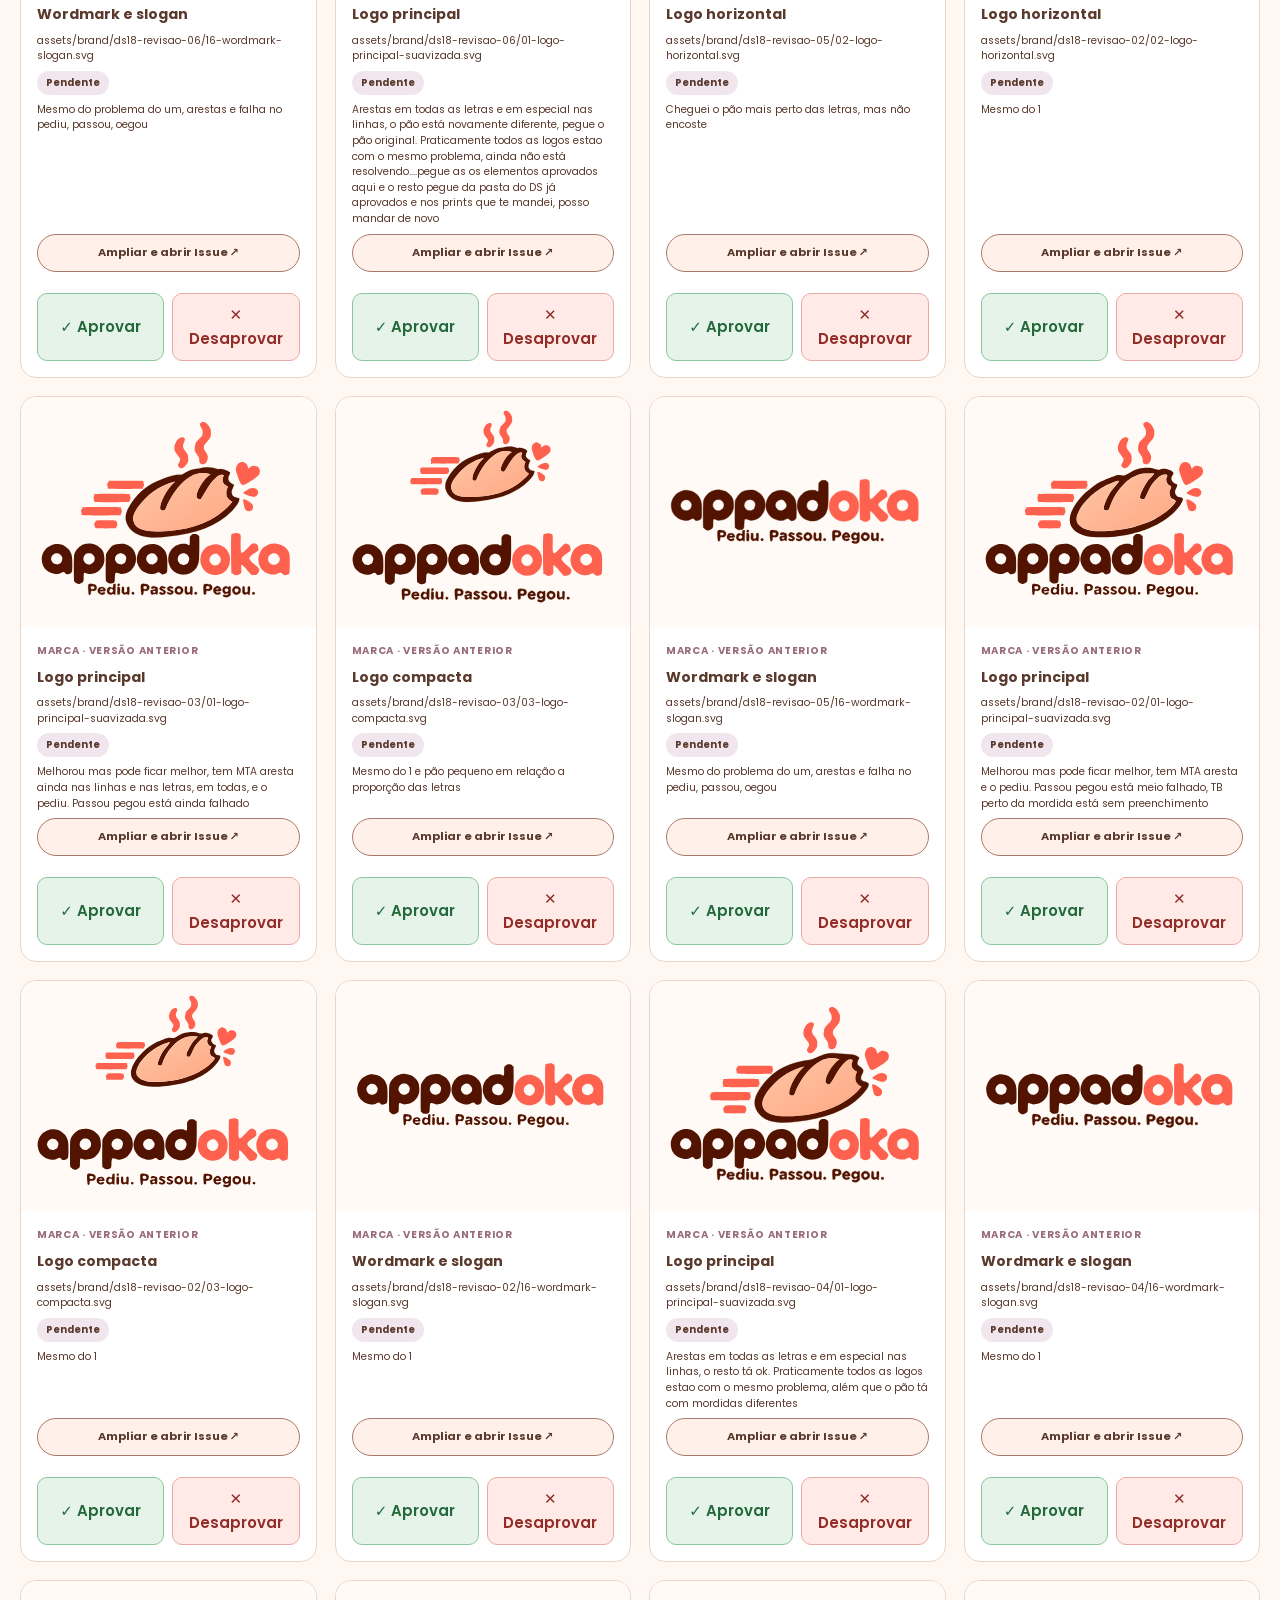
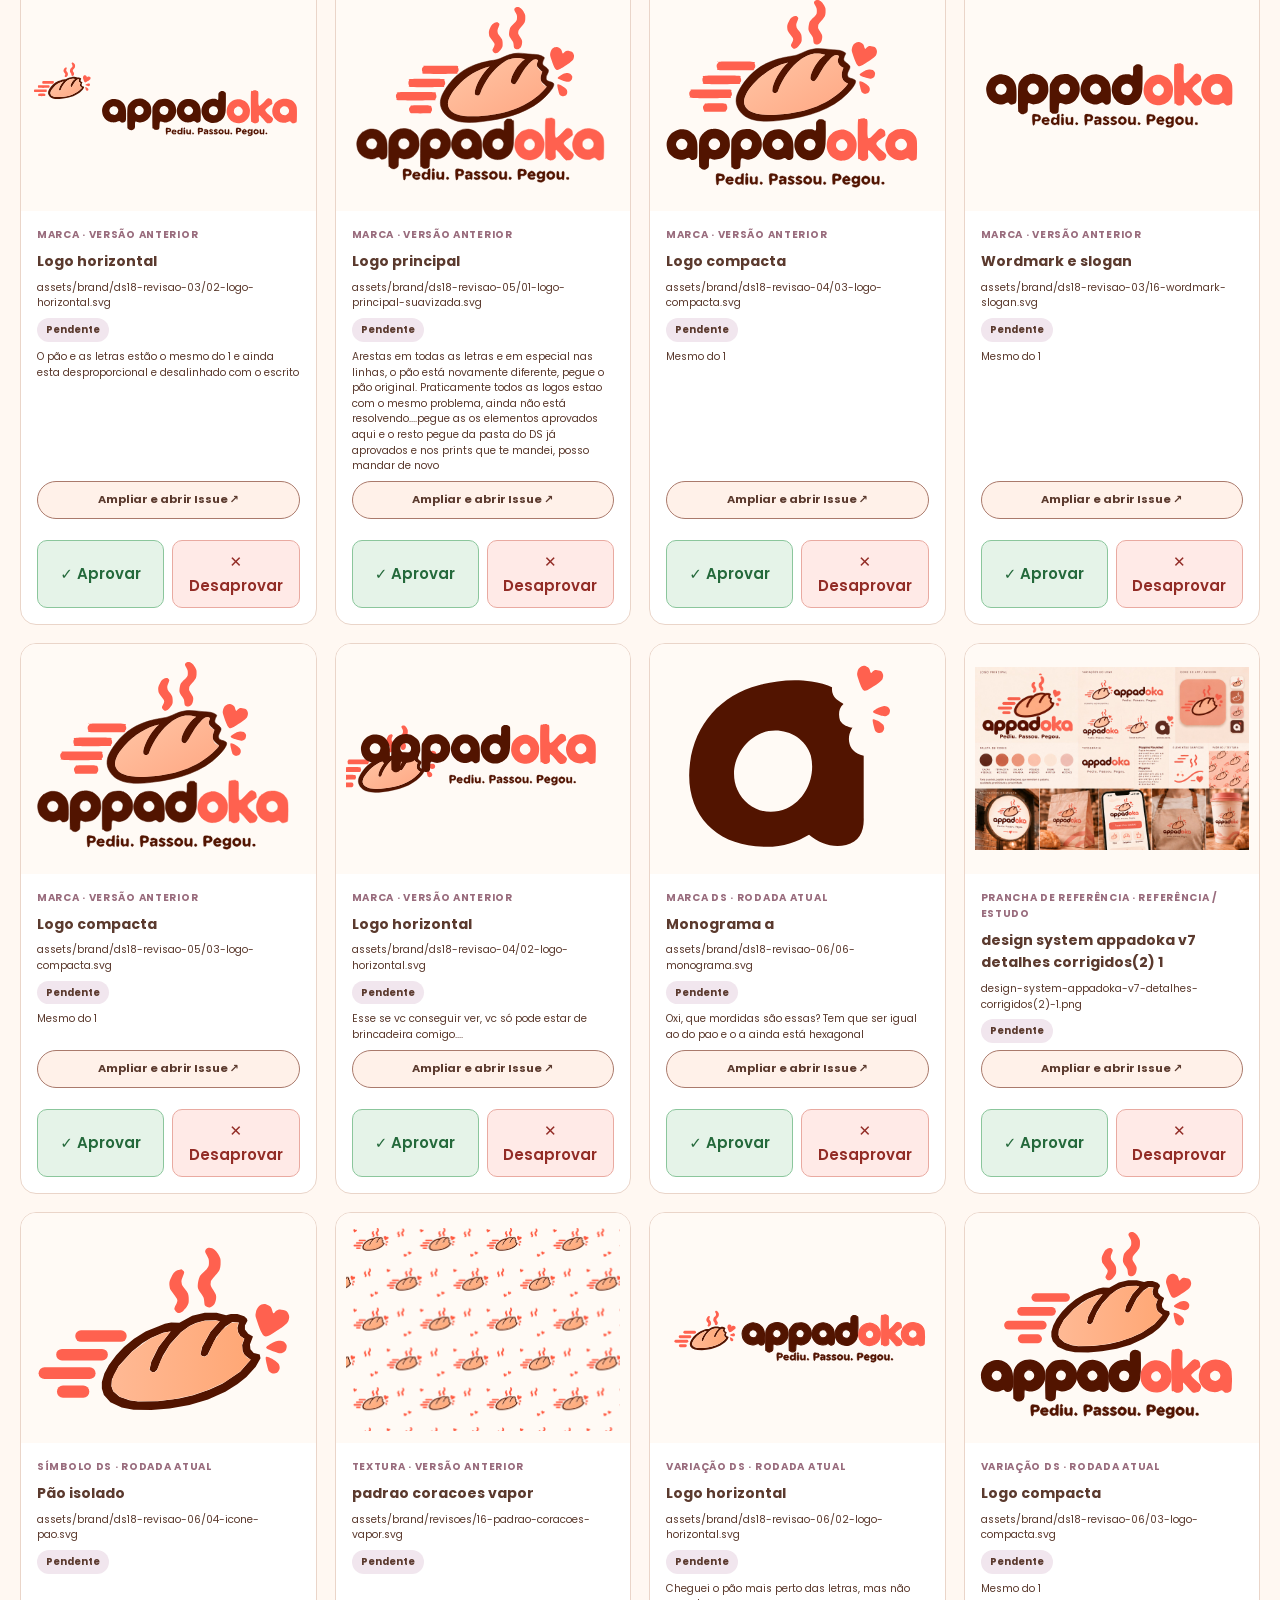
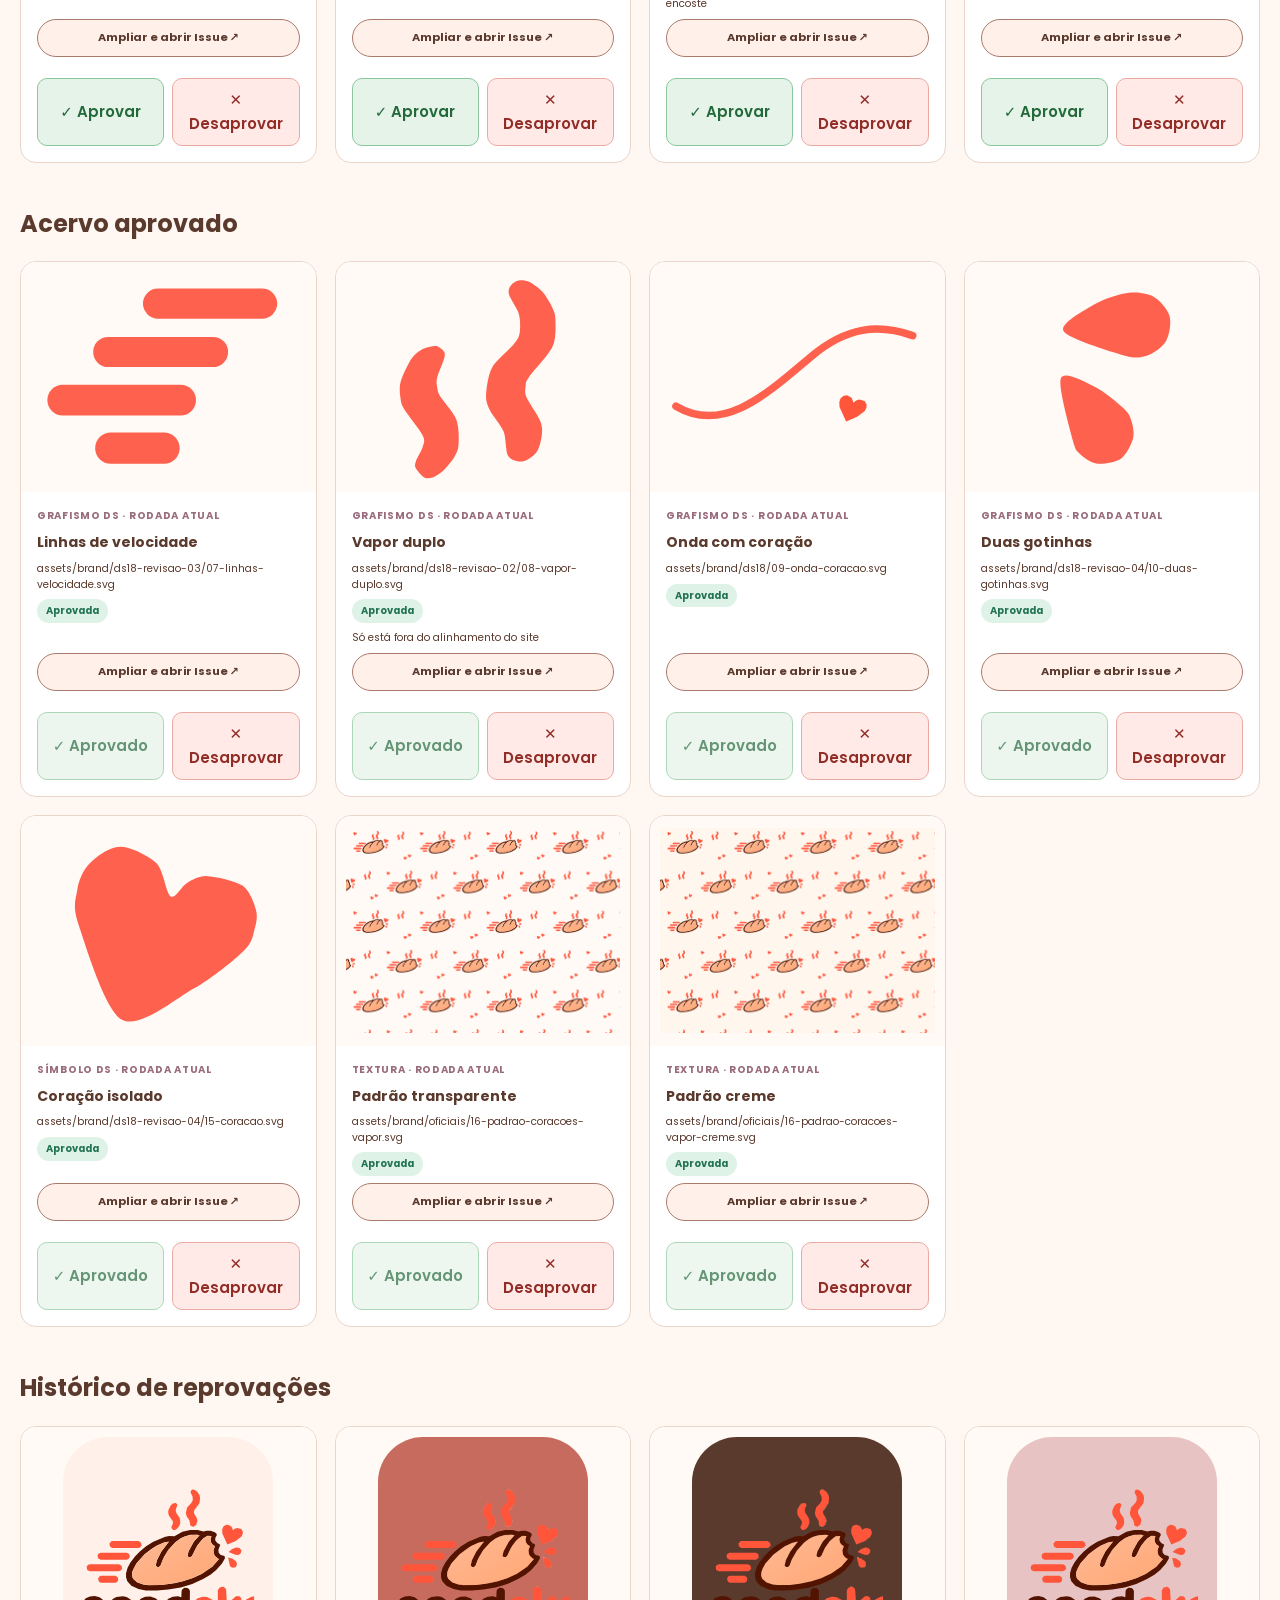
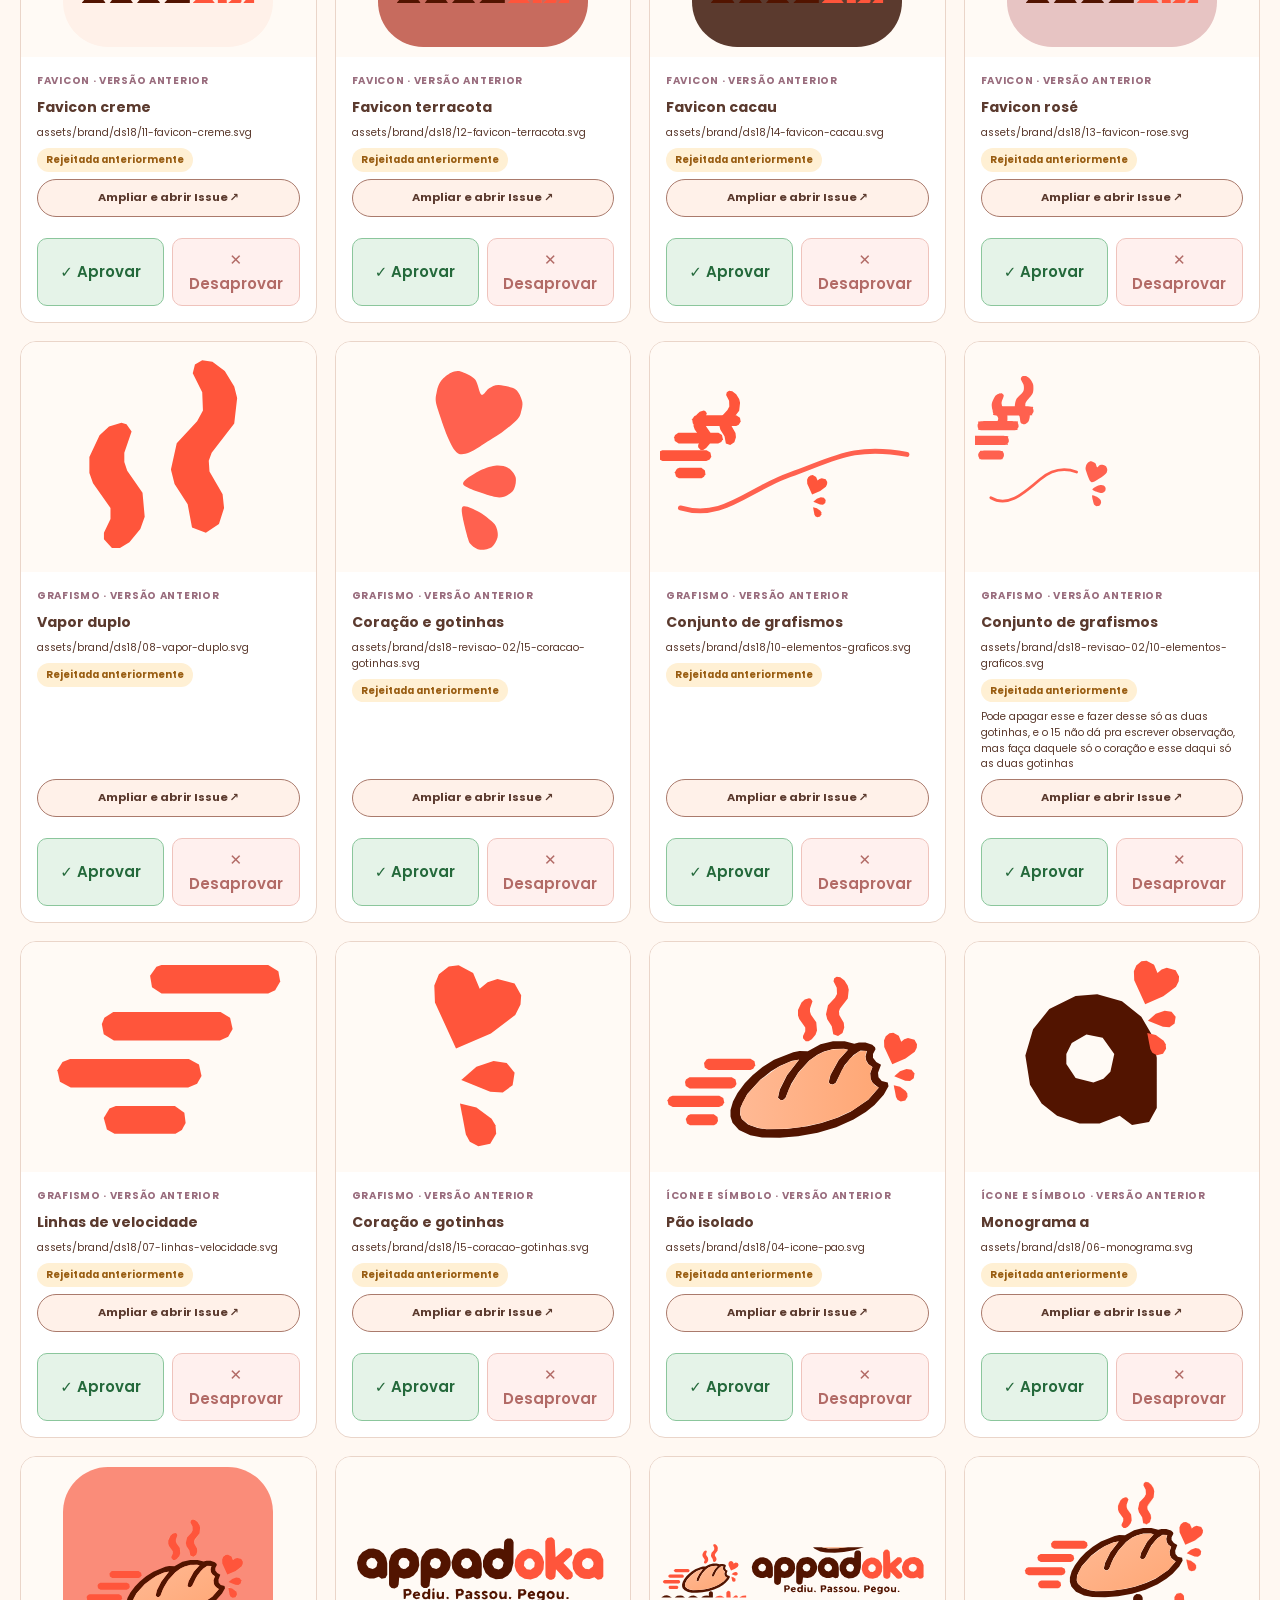
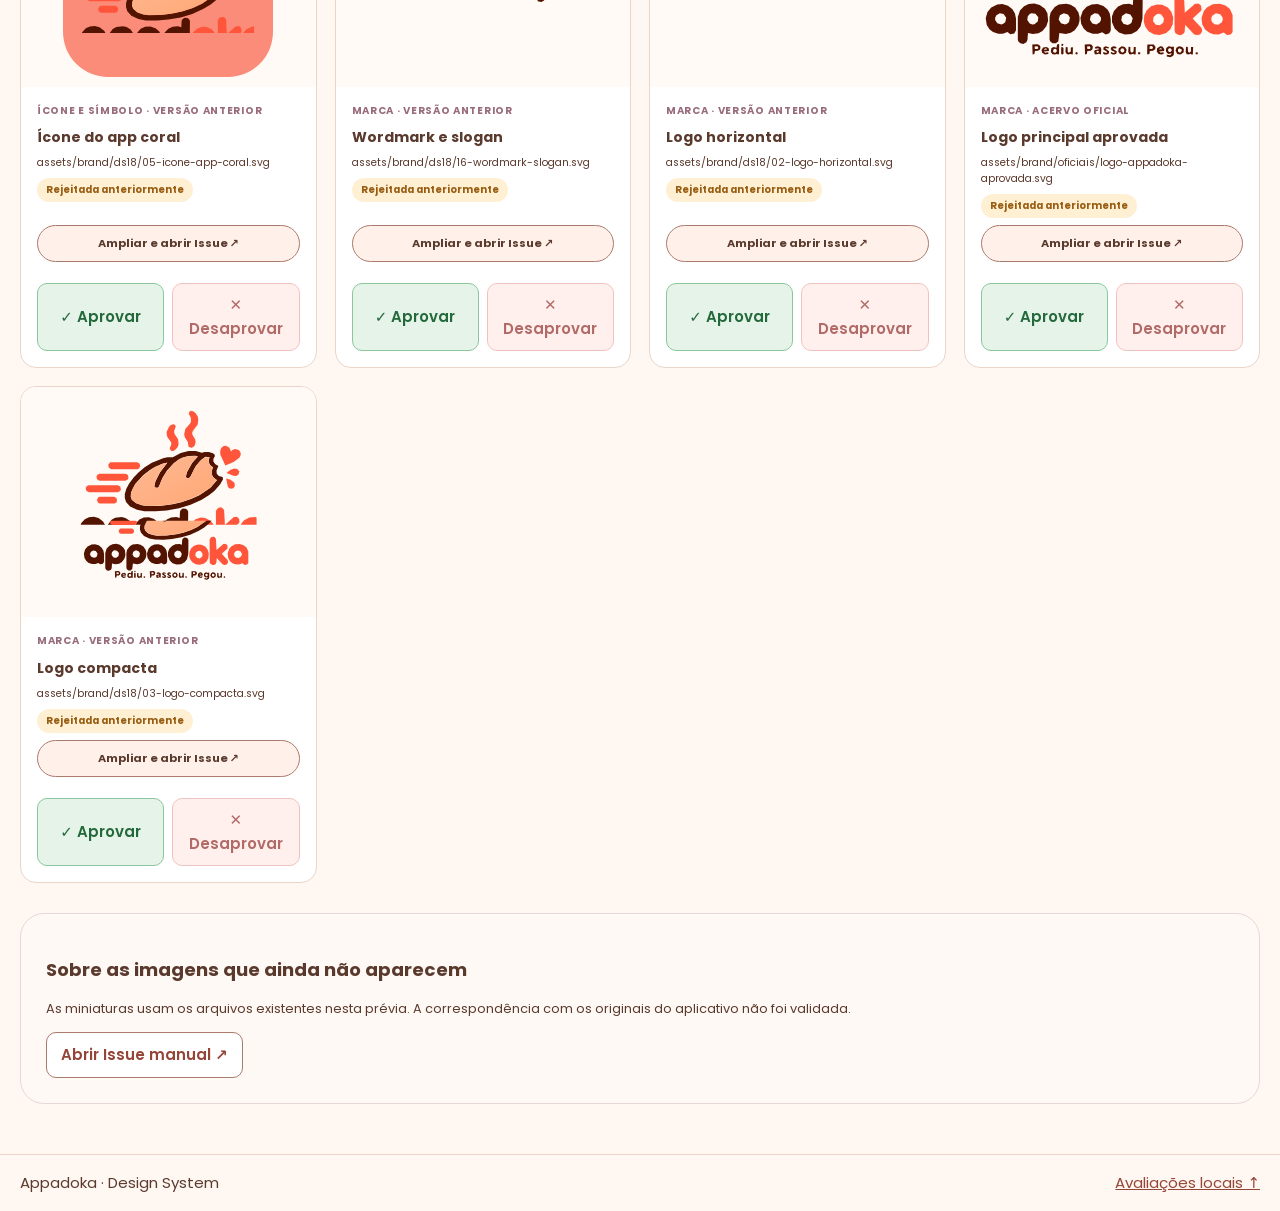
==== commit dea24a06: "Inventory every public graphic asset with exact-path review history and filters" ====
--- a/curadoria.html
+++ b/curadoria.html
@@ -4,19 +4,19 @@
 <meta name="robots" content="index,follow">
 <title>Curadoria · Design System Appadoka</title>
 <link rel="preconnect" href="https://fonts.googleapis.com"><link rel="preconnect" href="https://fonts.gstatic.com" crossorigin><link href="https://fonts.googleapis.com/css2?family=Poppins:wght@400;500;600;700;800&display=swap" rel="stylesheet">
-<link rel="stylesheet" href="styles.css"><link rel="stylesheet" href="curadoria.css?v=decisoes-1"><script src="curadoria.js?v=decisoes-1" defer></script>
+<link rel="stylesheet" href="styles.css"><link rel="stylesheet" href="curadoria.css?v=decisoes-1"><script src="curadoria.js?v=acervo-integral-1" defer></script>
 </head><body>
 <a class="skip-link" href="#revisao">Pular para a curadoria</a><div class="colorbar"></div>
 <header class="site-header"><div class="container header-inner"><a class="brand" href="./"><span class="logo-fallback">Appadoka <small>Design System</small></span></a><a class="nav-admin" href="./">← Voltar às avaliações locais</a></div></header>
 <main class="container admin-main" id="revisao">
   <div class="admin-hero"><span class="eyebrow">CURADORIA VISUAL · GALERIA PÚBLICA</span><h1>Avalie a imagem.<br><span class="gradient-text">Organize o acervo.</span></h1><p>Explore as artes disponíveis, amplie cada uma e registre observações em uma Issue do GitHub. Aprovações e reprovações são encaminhadas pelo GitHub para aplicação autorizada.</p></div>
-  <section class="security-note" aria-label="Como funciona a curadoria"><span aria-hidden="true"></span><div><strong>Galeria aberta · decisões autorizadas</strong><p>Você pode visualizar imagens já publicadas e enviar pedidos de ajuste pelo GitHub Issues. É necessário entrar no GitHub para enviar uma Issue, mas isso não altera o Design System. Pedidos de aprovação ou exclusão exigem verificação de autorização antes de alterar o catálogo ou os arquivos.</p><p>Inventário da revisão 06. Os arquivos são os da prévia, sem publicação de originais privados.</p></div></section>
+  <section class="security-note" aria-label="Como funciona a curadoria"><span aria-hidden="true"></span><div><strong>Galeria aberta · decisões autorizadas</strong><p>Você pode visualizar imagens já publicadas e enviar pedidos de ajuste pelo GitHub Issues. É necessário entrar no GitHub para enviar uma Issue, mas isso não altera o Design System. Pedidos de aprovação ou exclusão exigem verificação de autorização antes de alterar o catálogo ou os arquivos.</p><p>Inventário integral de arquivos gráficos do repositório público de prévia: rodada atual, versões anteriores, acervo oficial e estudos. Nenhum original privado foi publicado.</p></div></section>
   <div class="admin-stats"><div><strong id="total">…</strong><span>Itens no catálogo</span></div><div><strong id="pendentes">…</strong><span>Sem aprovação confirmada</span></div><div><strong id="aprovados">…</strong><span>Aprovadas no catálogo</span></div></div>
-  <div class="admin-toolbar"><label>Buscar imagem<input type="search" id="search" placeholder="Nome, tipo ou arquivo…"></label><label>Filtrar<select id="filter"><option value="todos">Todas</option><option value="pendente">Pendente</option><option value="aprovado">Aprovada</option><option value="reprovado_historico">Reprovado historicamente</option></select></label><div class="tool-actions"><button class="btn btn-secondary" type="button" id="export">Exportar JSON</button><a class="btn btn-secondary" href="https://github.com/carolinefreire/ds-appadoka-previa/issues" target="_blank" rel="noopener noreferrer">Ver solicitações ↗</a></div></div>
+  <div class="admin-toolbar"><label>Buscar imagem<input type="search" id="search" placeholder="Nome, tipo ou arquivo…"></label><label>Filtrar<select id="filter"><option value="todos">Todas</option><option value="pendente">Pendente</option><option value="aprovado">Aprovada</option><option value="reprovado_historico">Reprovado historicamente</option></select></label><label>Origem<select id="scope"><option value="todos">Todas as versões</option><option value="rodada_atual">Rodada atual</option><option value="acervo_oficial">Acervo oficial</option><option value="versoes_anteriores">Versões anteriores</option><option value="referencia_estudo">Referências e estudos</option></select></label><label>Categoria<select id="category"><option value="todos">Todas</option></select></label><div class="tool-actions"><button class="btn btn-secondary" type="button" id="export">Exportar JSON</button><a class="btn btn-secondary" href="https://github.com/carolinefreire/ds-appadoka-previa/issues" target="_blank" rel="noopener noreferrer">Ver solicitações ↗</a></div></div>
   <div id="status" class="admin-status" aria-live="polite"></div><div class="admin-gallery" id="admin-gallery"></div>
   <div class="admin-footnote"><h2>Sobre as imagens que ainda não aparecem</h2><p>As miniaturas usam os arquivos existentes nesta prévia. A correspondência com os originais do aplicativo não foi validada.</p><a class="btn btn-primary" href="https://github.com/carolinefreire/ds-appadoka-previa/issues/new" target="_blank" rel="noopener noreferrer">Abrir Issue manual ↗</a></div>
 </main>
 <dialog class="admin-dialog decision-dialog" id="decision-dialog" aria-labelledby="decision-title"><div class="decision-content"><h2 id="decision-title">Confirmar reprovação?</h2><p id="decision-name"></p><p>Esta decisão solicita a exclusão do arquivo da prévia. Antes de excluir, será necessário verificar autorização e se outros recursos dependem dele. O histórico de decisões será preservado.</p><div class="curation-actions"><button type="button" id="decision-cancel">Cancelar</button><button type="button" id="decision-confirm" class="curation-reject">Confirmar reprovação e solicitar exclusão</button></div></div></dialog>
-<dialog class="admin-dialog" id="action-dialog"><form method="dialog" class="dialog-layout"><div class="dialog-head"><div><small id="dialog-category"></small><h2 id="dialog-title">Revisar imagem</h2></div><button type="button" id="dialog-close" aria-label="Fechar">×</button></div><div class="dialog-image"><img id="dialog-preview" alt=""><div id="private-preview" class="private-preview" hidden><p>Prévia indisponível publicamente. Consulte o arquivo da prévia no GitHub.</p><a id="private-view" target="_blank" rel="noopener noreferrer" href="#">Abrir original no GitHub ↗</a></div></div><div class="dialog-controls"><label for="dialog-note">Descreva o ajuste ou observação</label><textarea id="dialog-note" rows="3" placeholder="Descreva o que deve ser corrigido ou mantido."></textarea><div class="dialog-actions"><button type="button" id="alter" class="action-alter">✎ Abrir Issue de ajuste</button></div><p class="dialog-help" id="dialog-help" role="status">Uma Issue registra o pedido para revisão. Não altera nem exclui arquivos.</p></div></form></dialog>
+<dialog class="admin-dialog" id="action-dialog"><form method="dialog" class="dialog-layout"><div class="dialog-head"><div><small id="dialog-category"></small><h2 id="dialog-title">Revisar imagem</h2></div><button type="button" id="dialog-close" aria-label="Fechar">×</button></div><div class="dialog-image"><img id="dialog-preview" alt=""><div id="private-preview" class="private-preview" hidden><p>Prévia indisponível publicamente. Consulte o arquivo da prévia no GitHub.</p><a id="private-view" target="_blank" rel="noopener noreferrer" href="#">Abrir original no GitHub ↗</a></div></div><div class="dialog-controls"><label for="dialog-note">Descreva o ajuste ou observação</label><textarea id="dialog-note" rows="3" placeholder="Descreva o que deve ser corrigido ou mantido."></textarea><div class="dialog-actions"><button type="button" id="alter" class="action-alter">✎ Abrir Issue de ajuste</button><p>O SVG em avaliação será incluído na Issue. Para acrescentar um print ou outra imagem, use o botão de anexar arquivos no editor do GitHub antes de enviar.</p></div><p class="dialog-help" id="dialog-help" role="status">Uma Issue registra o pedido para revisão. Não altera nem exclui arquivos.</p></div></form></dialog>
 <footer class="footer"><div class="container footer-bottom"><span>Appadoka · Design System</span><a href="./">Avaliações locais ↑</a></div></footer>
 </body></html>
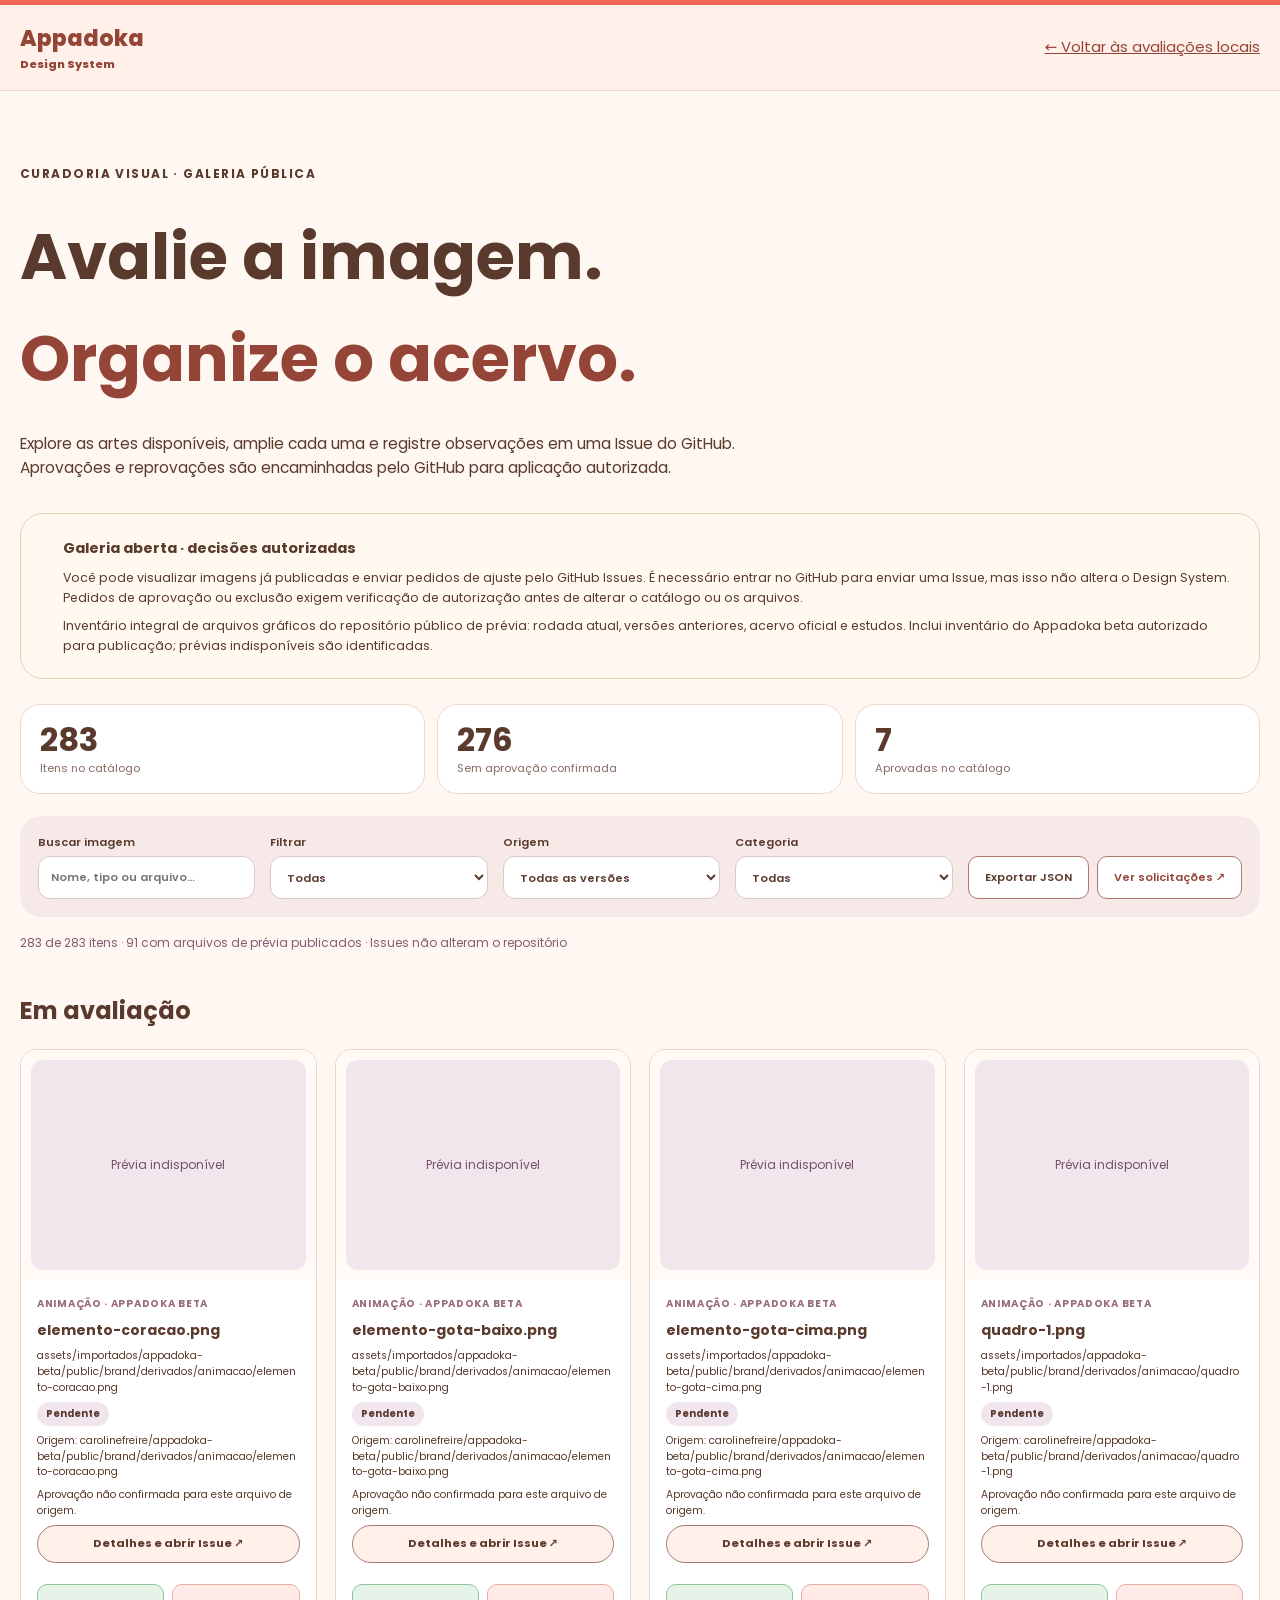
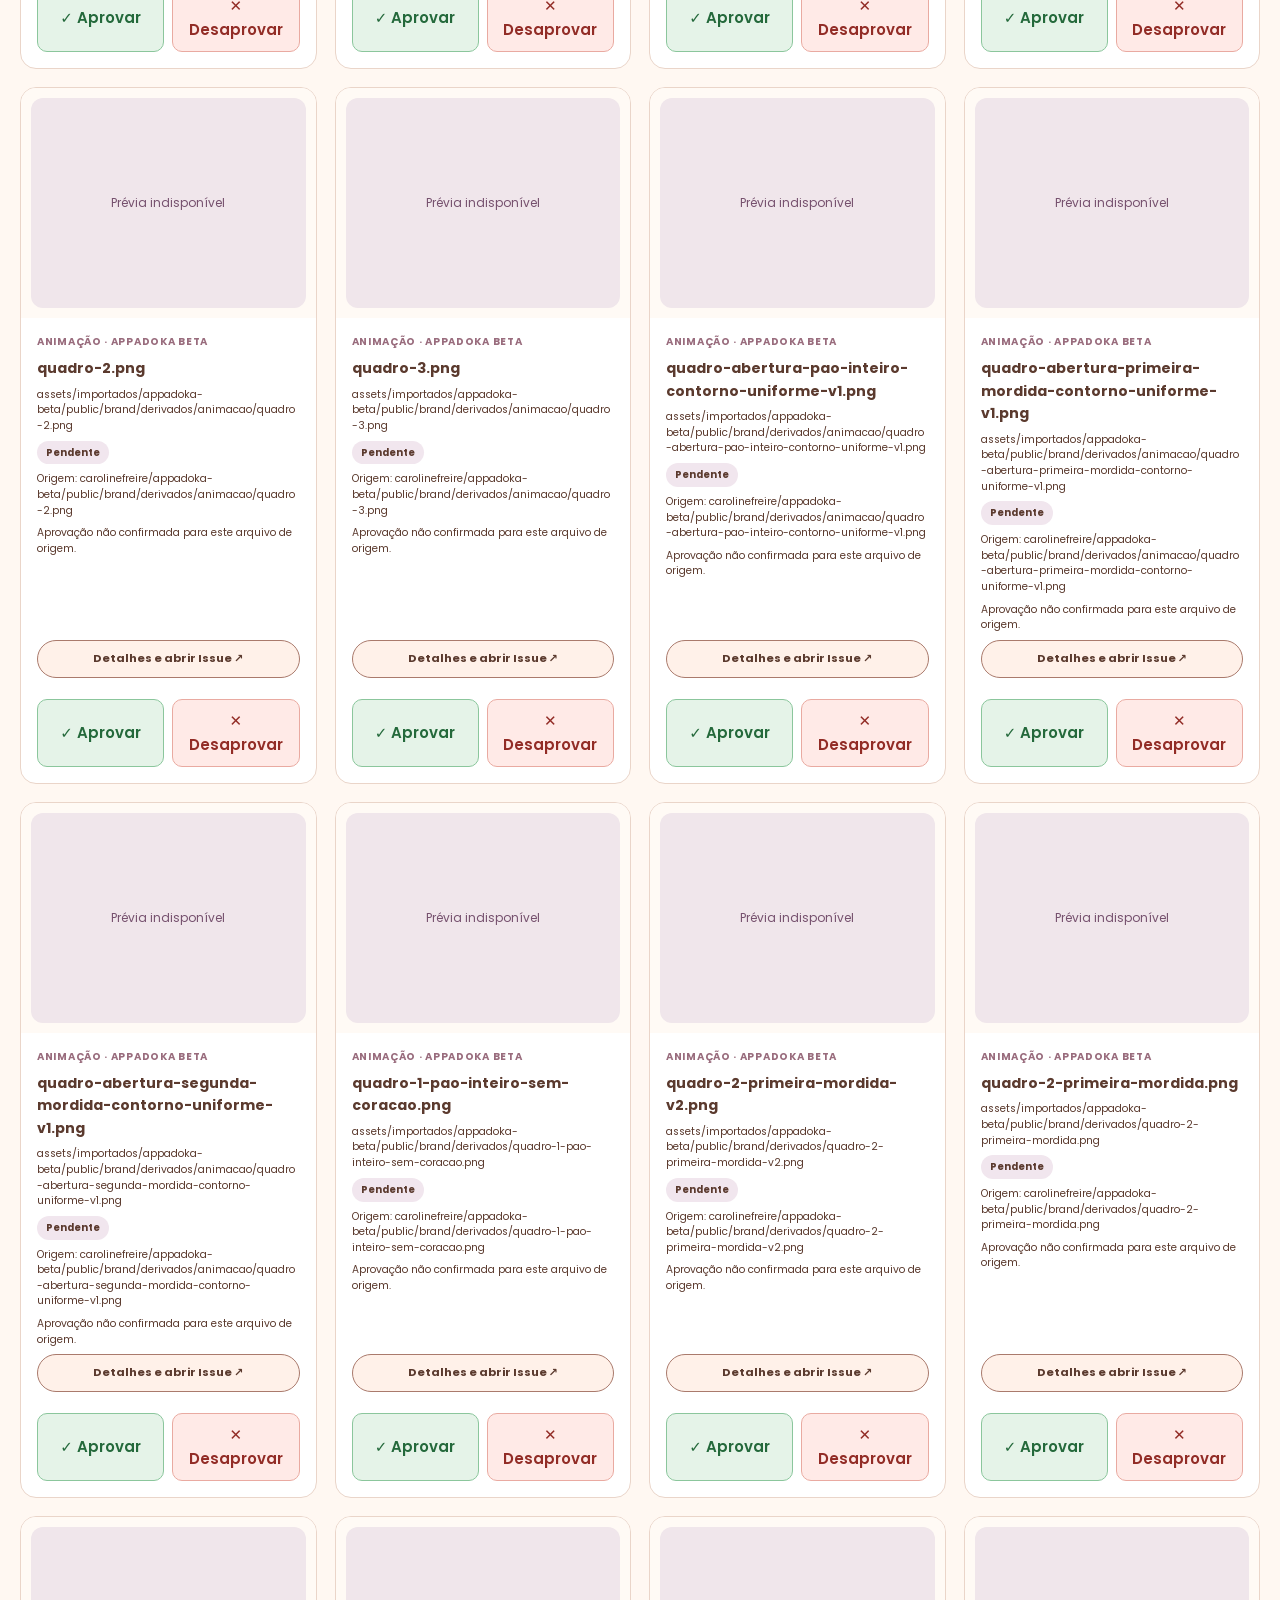
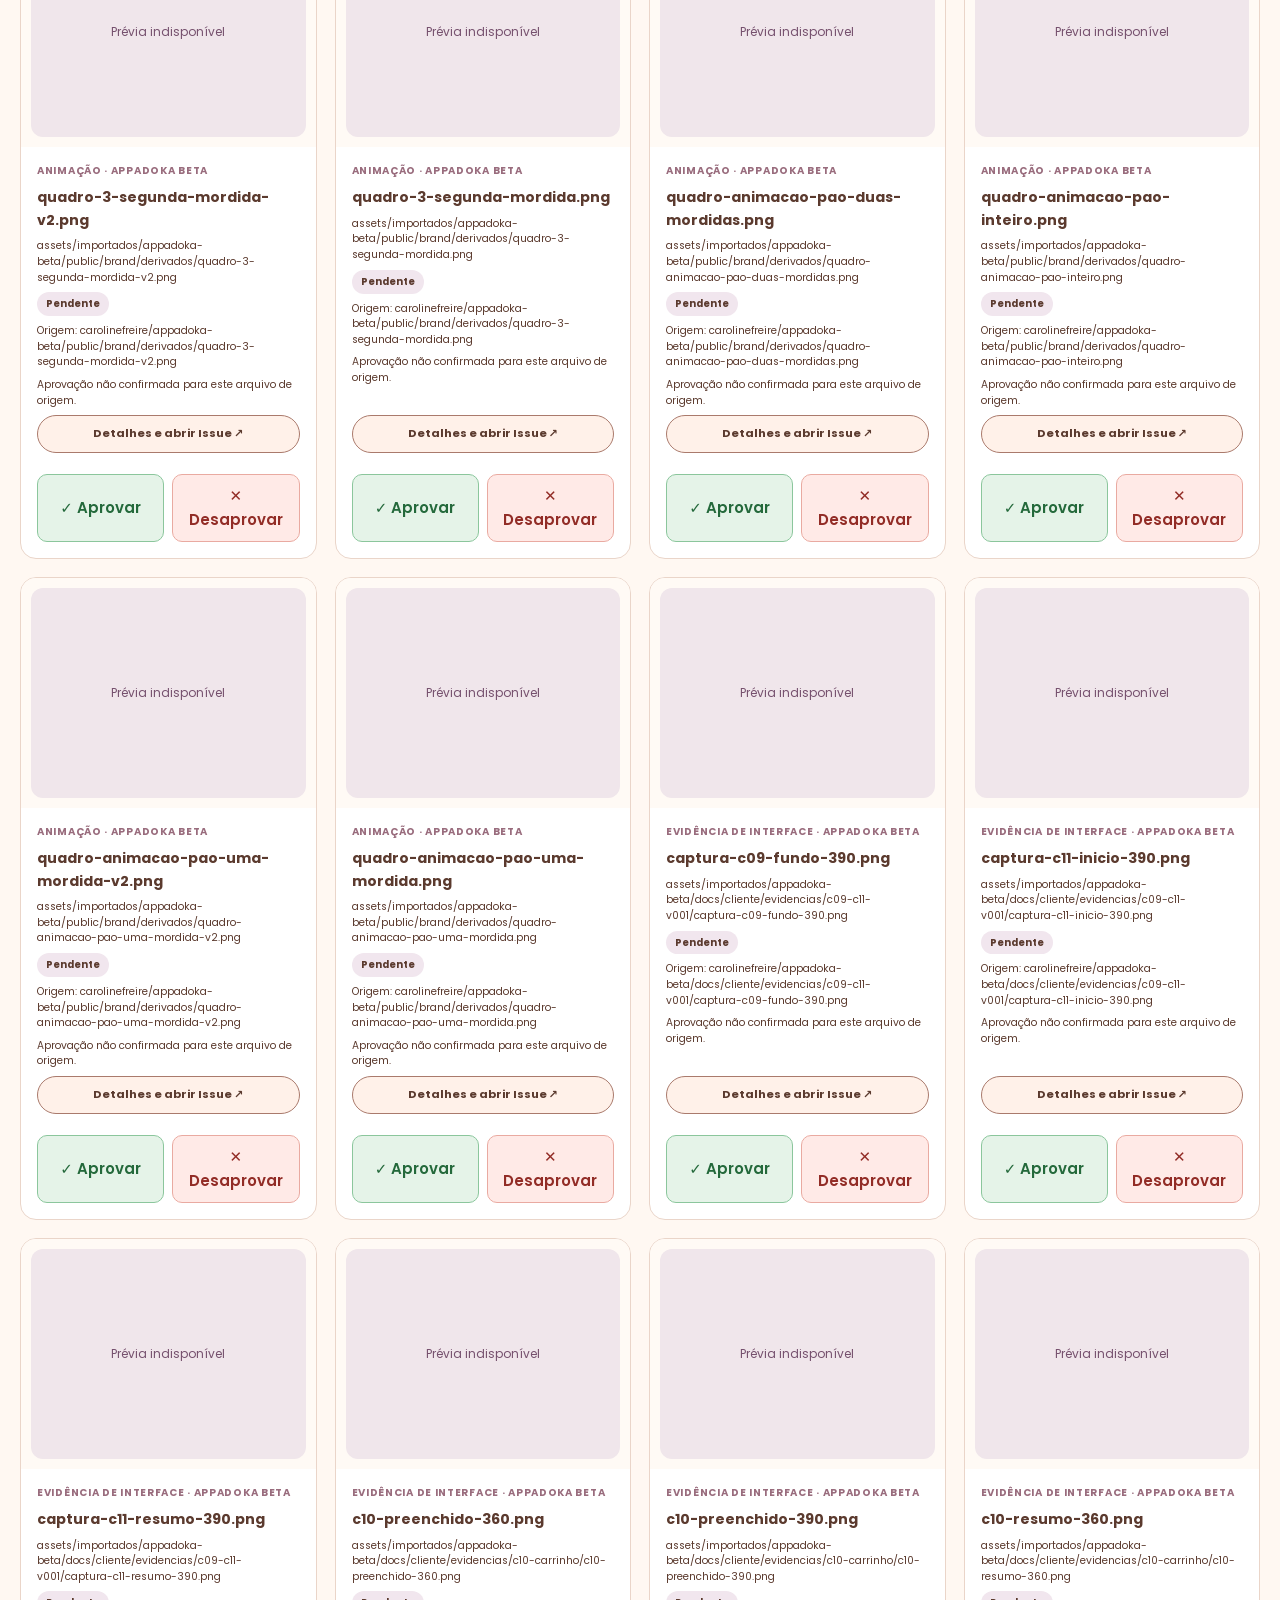
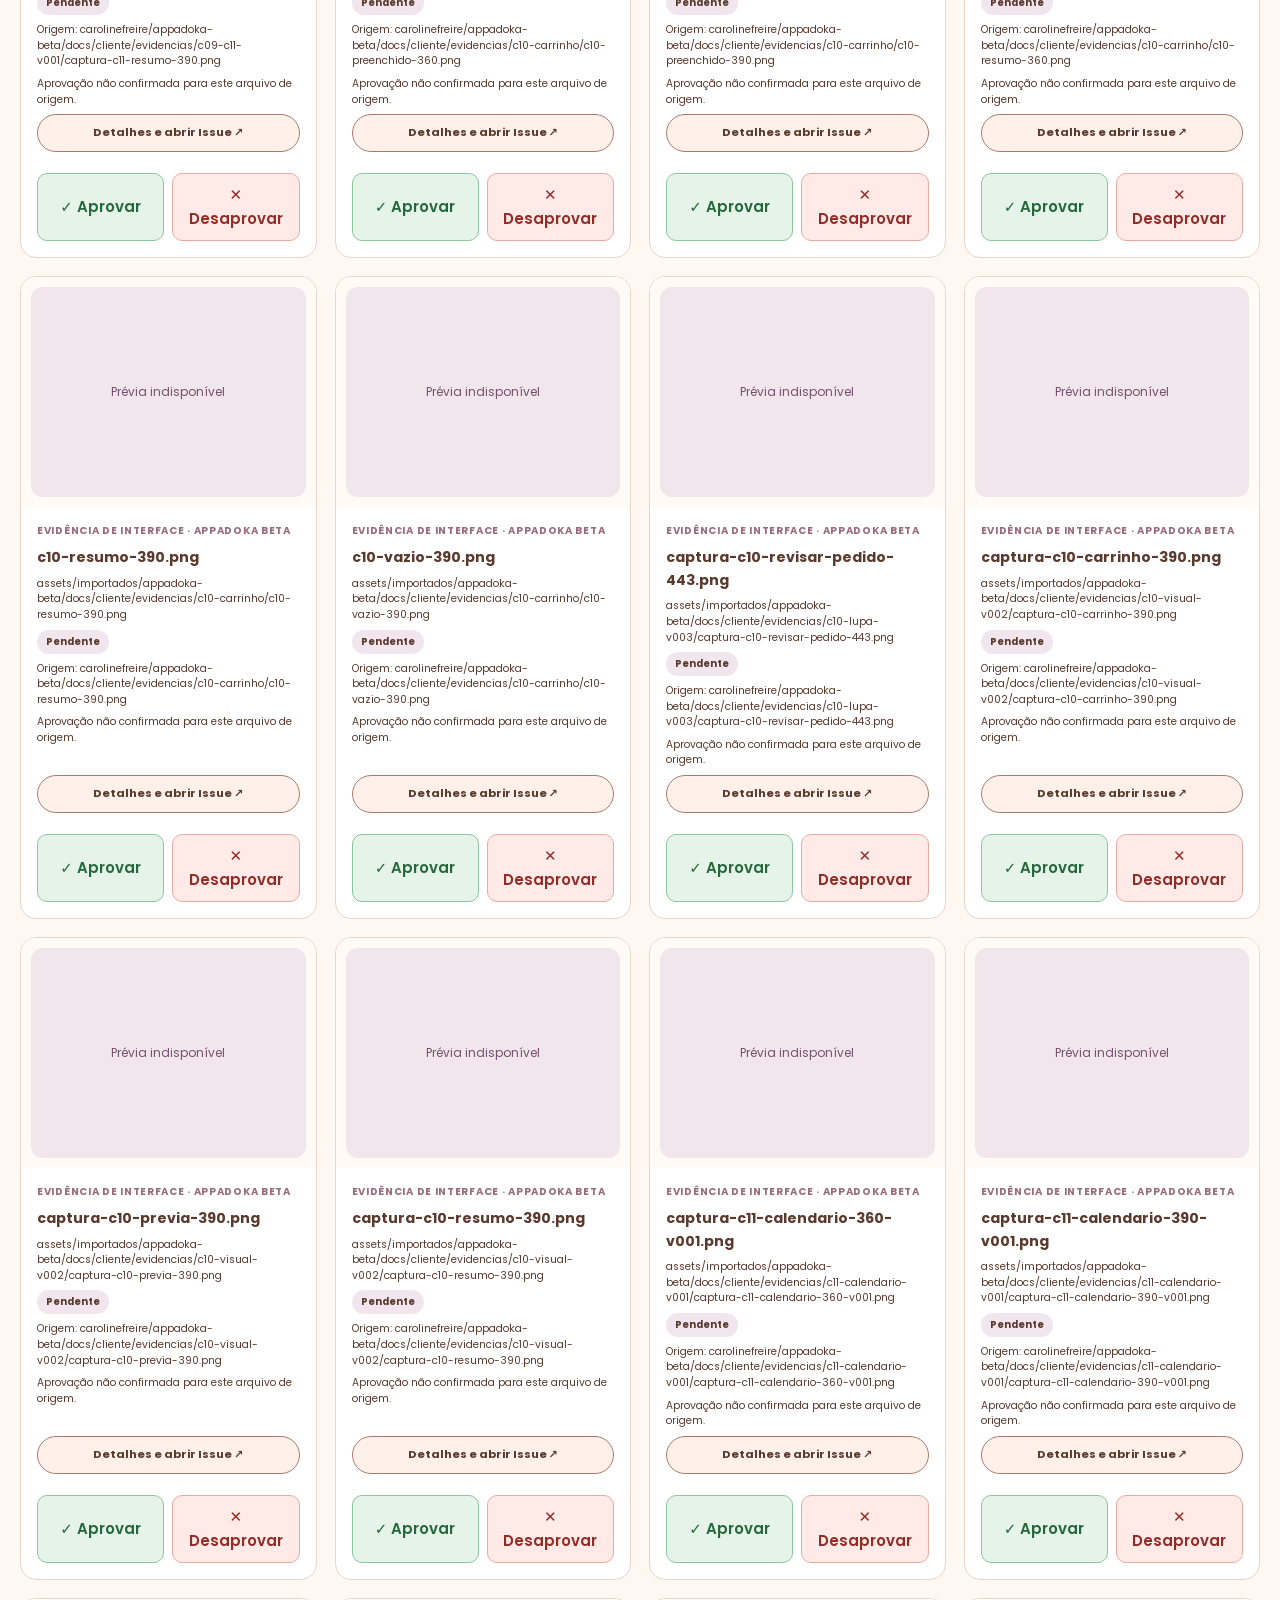
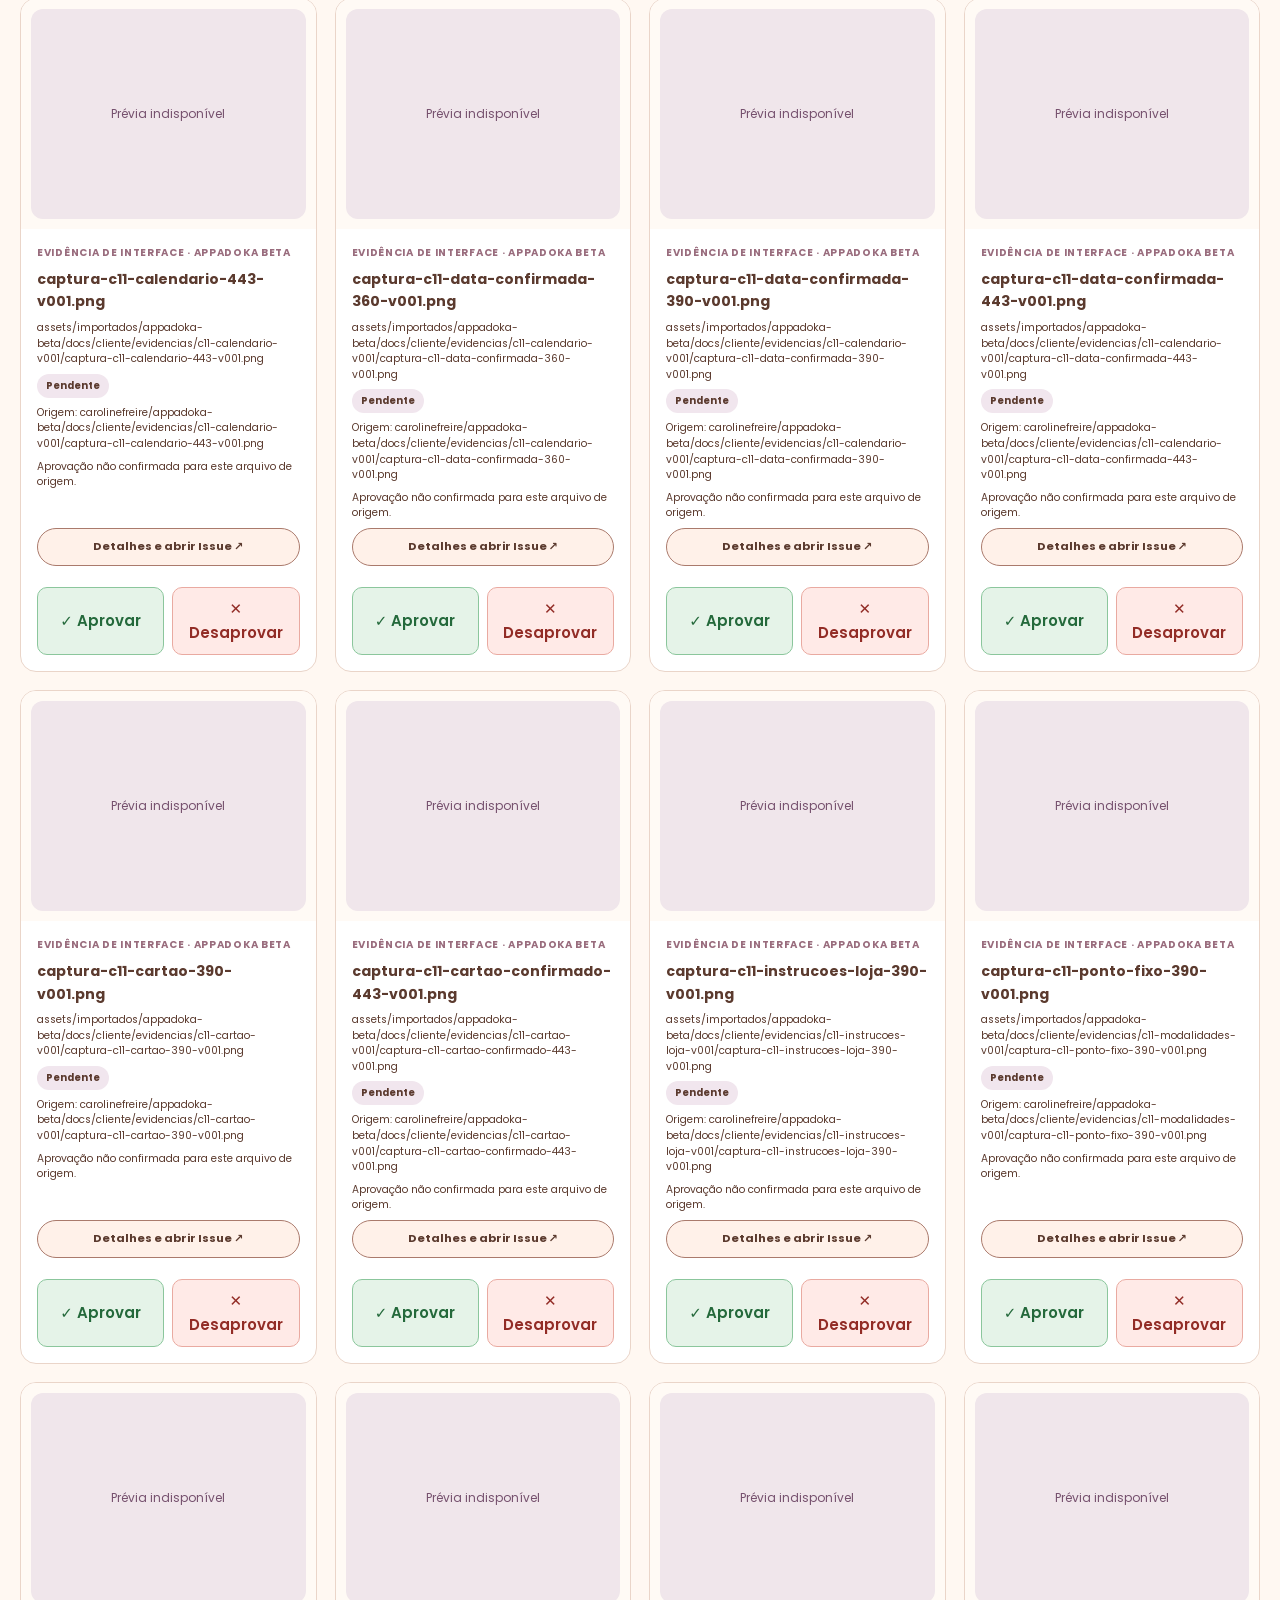
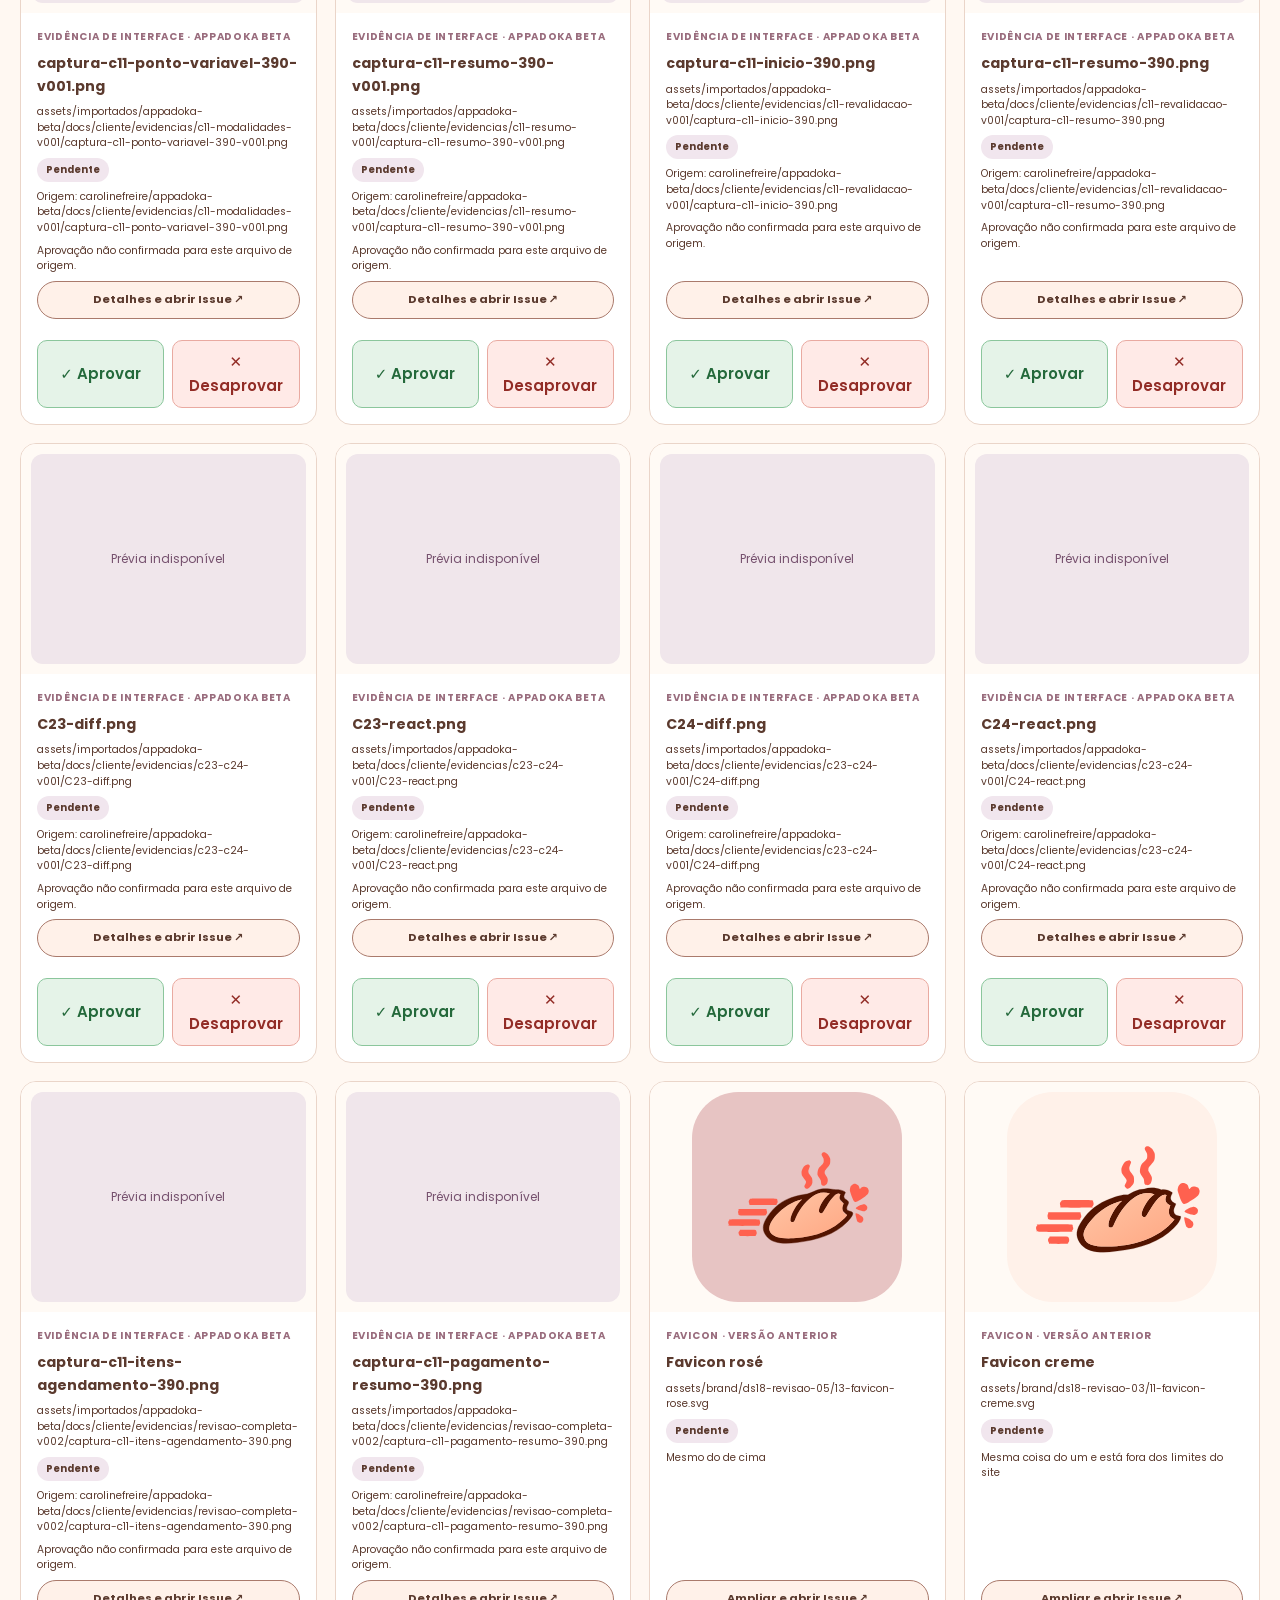
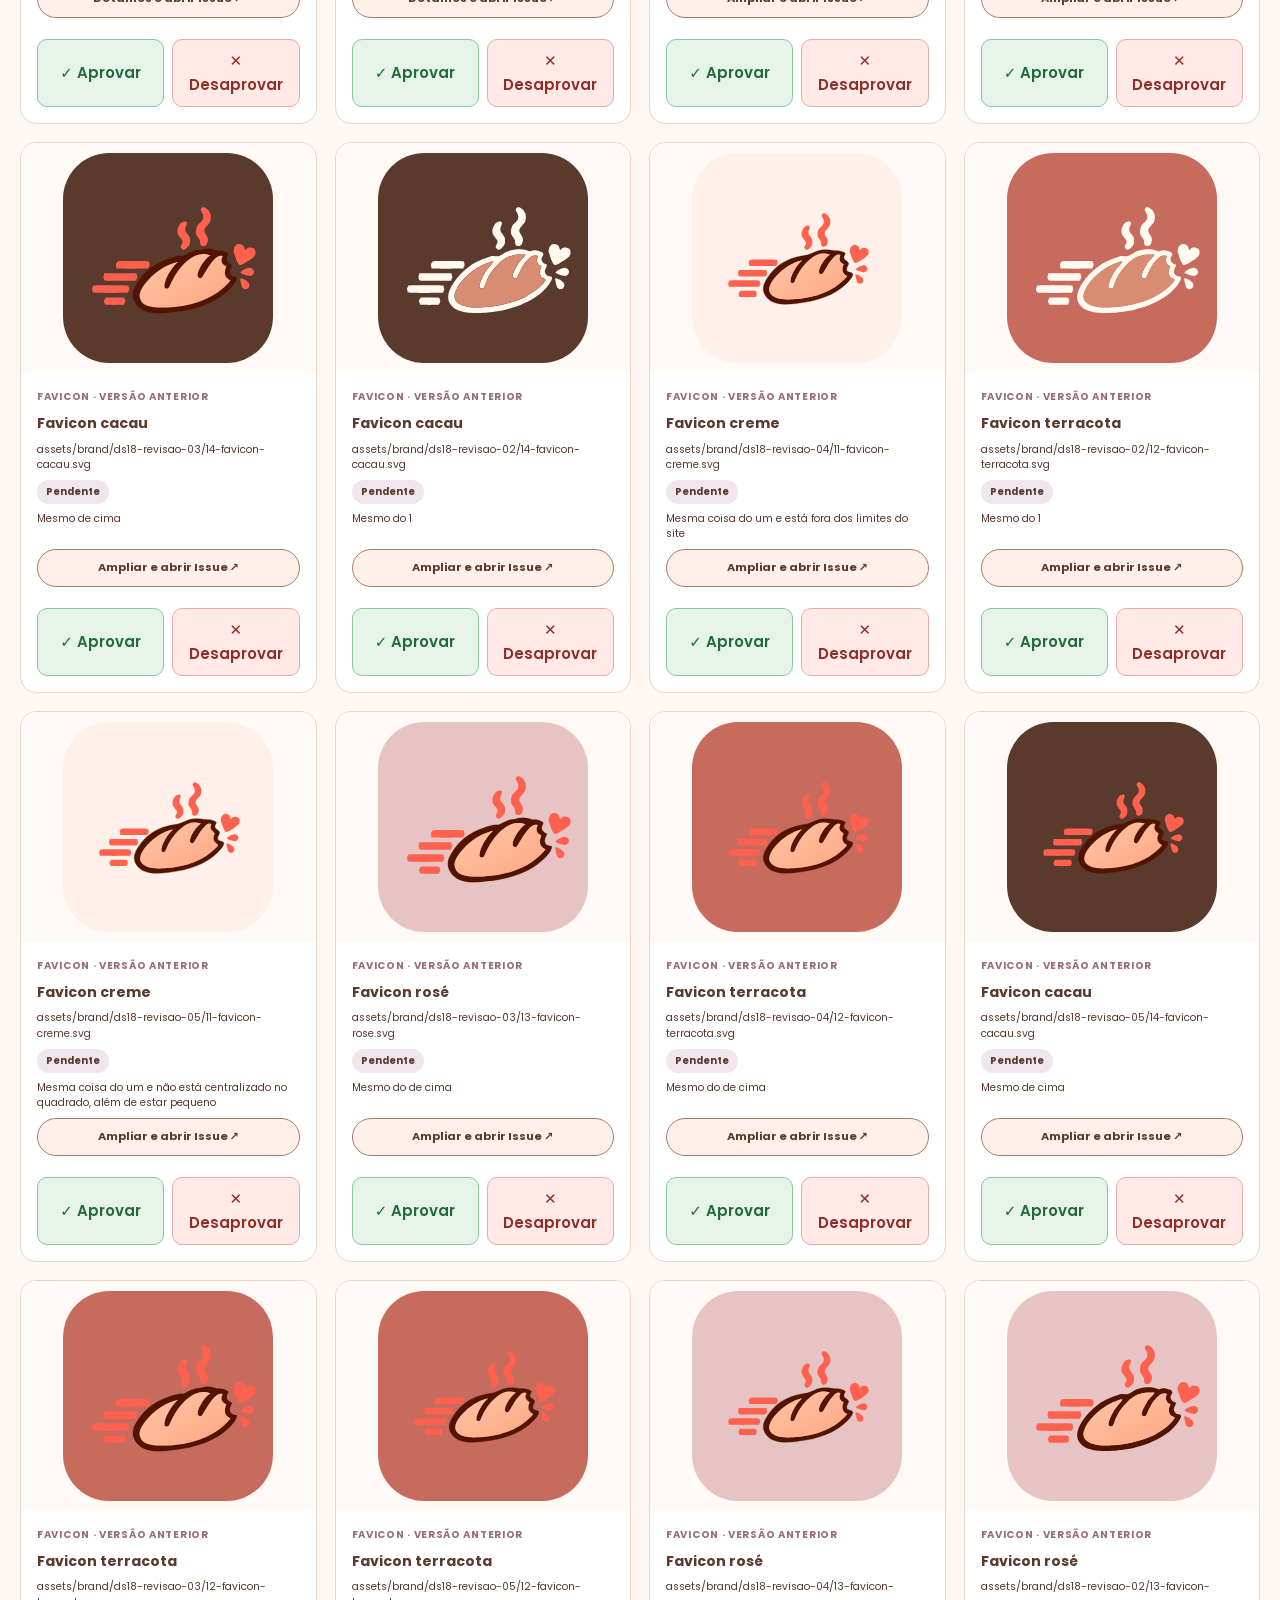
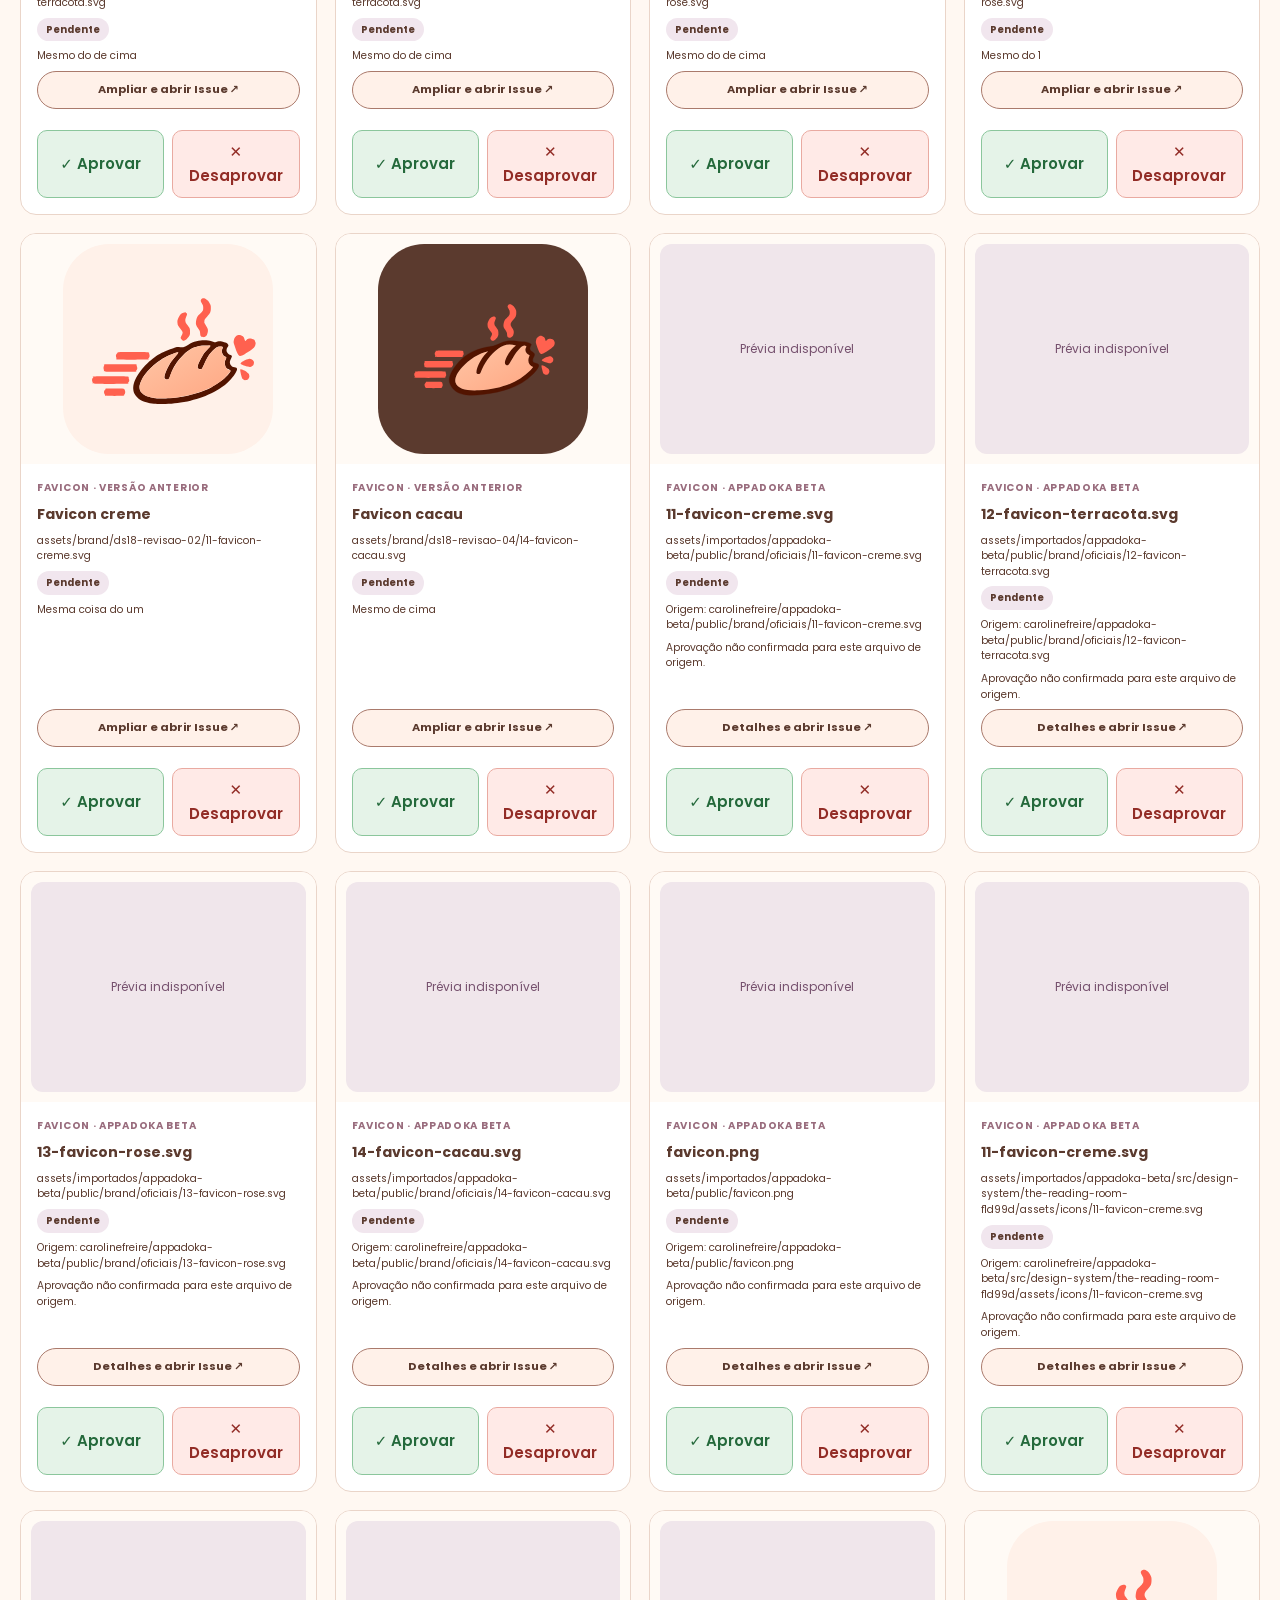
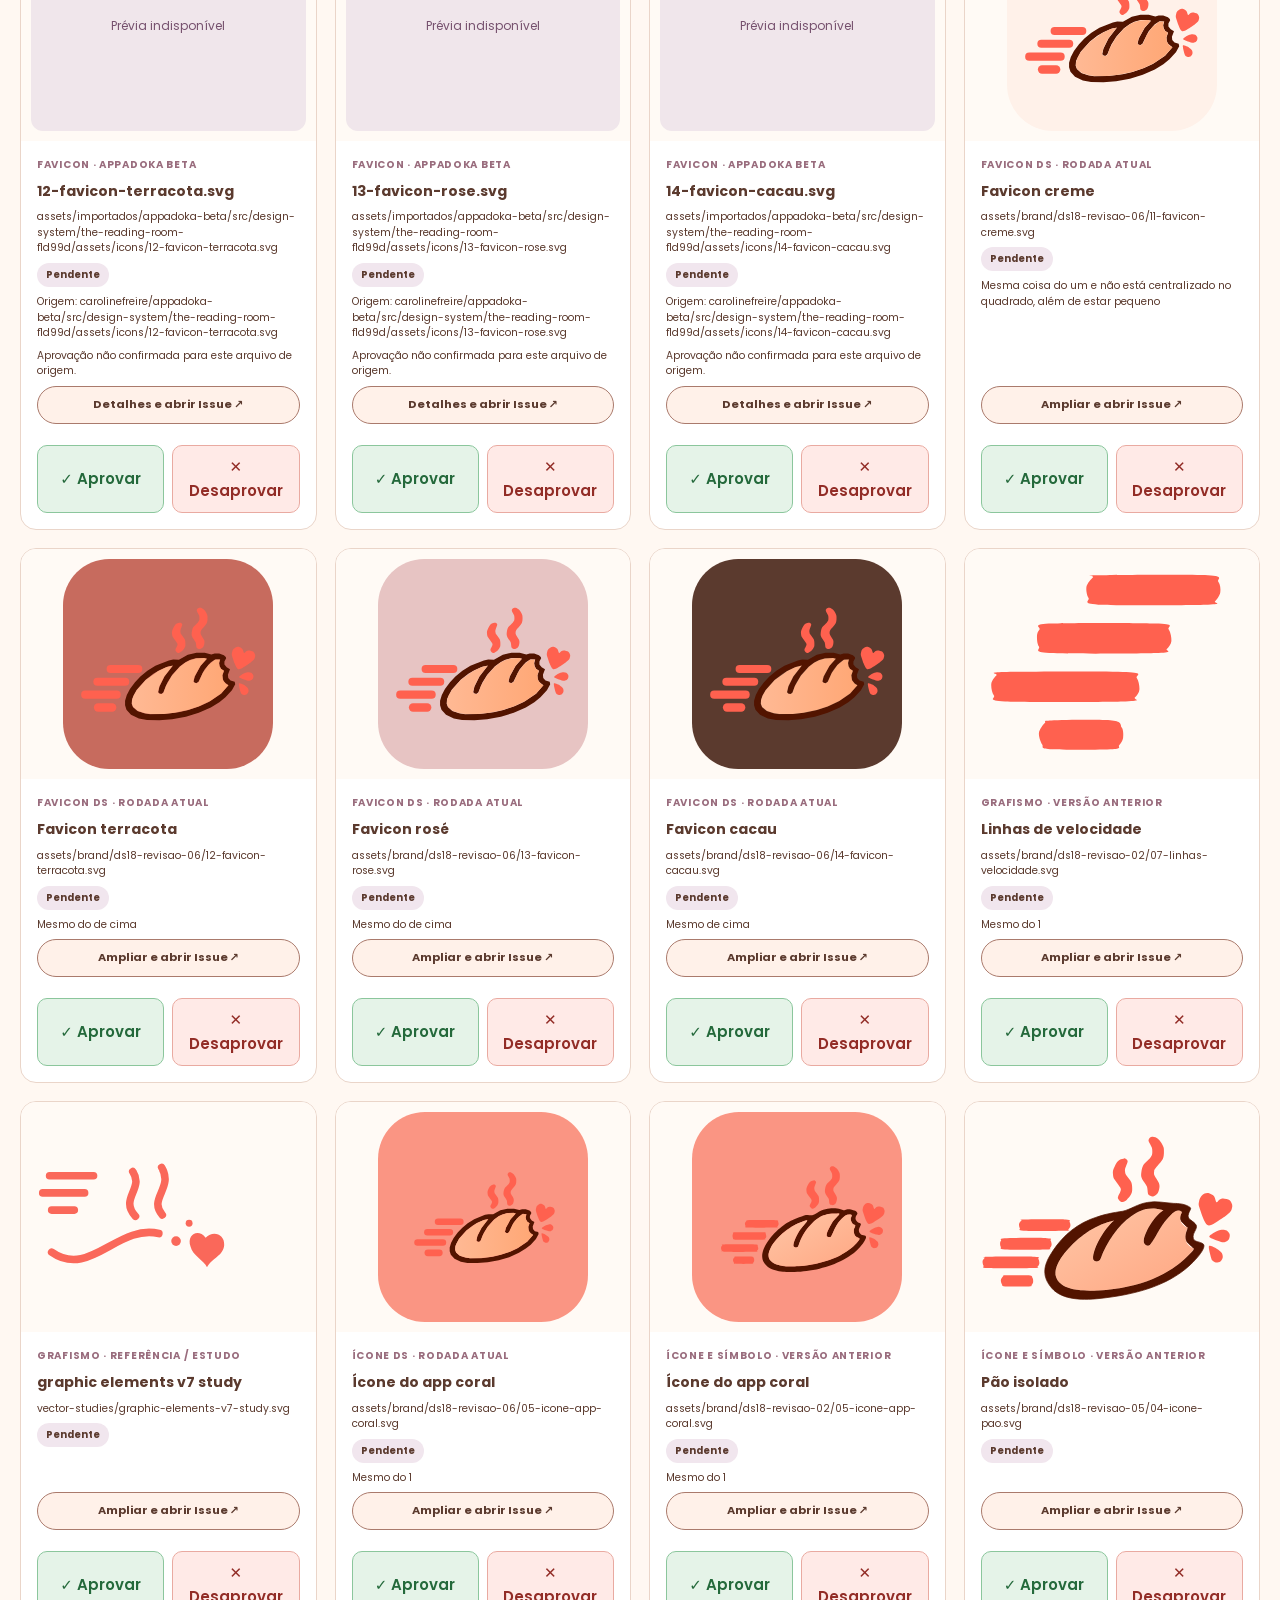
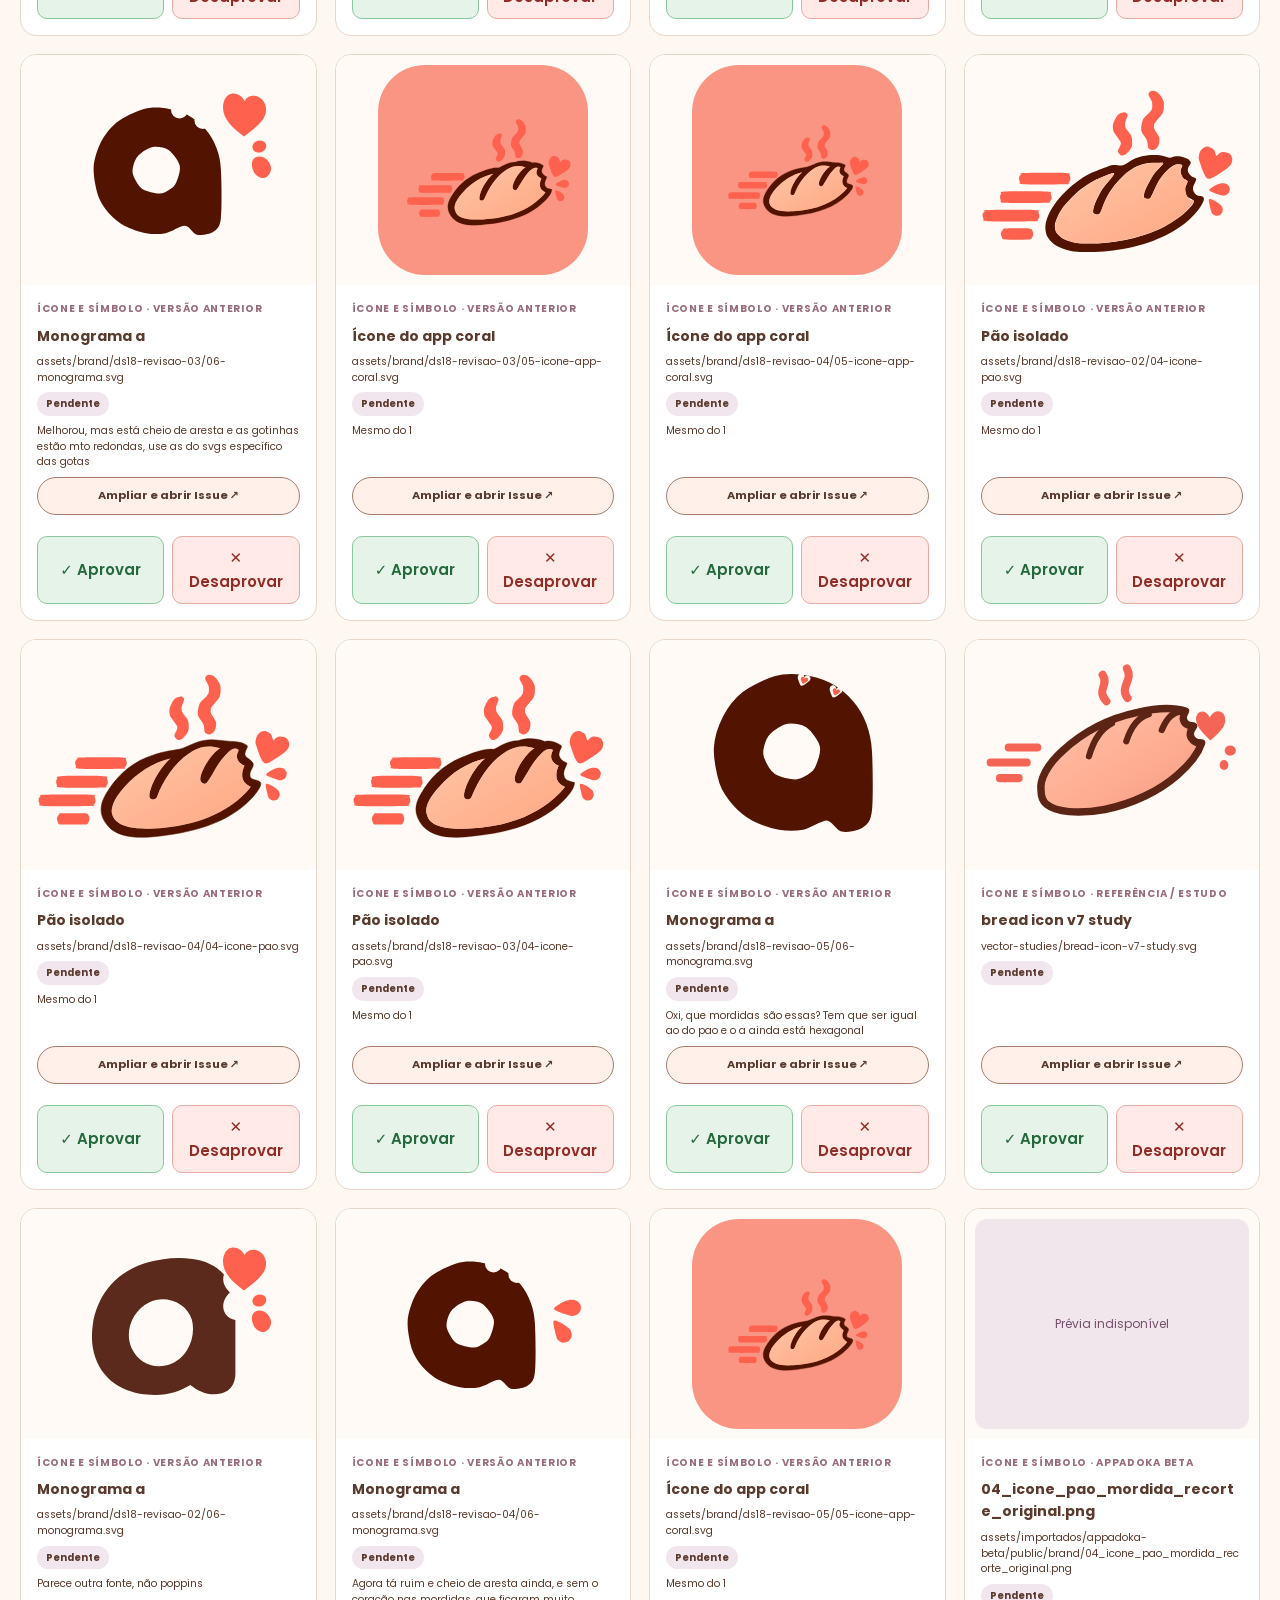
==== commit ec85dc4e: "Catalog all authorized Appadoka beta graphics" ====
--- a/curadoria.html
+++ b/curadoria.html
@@ -4,15 +4,15 @@
 <meta name="robots" content="index,follow">
 <title>Curadoria · Design System Appadoka</title>
 <link rel="preconnect" href="https://fonts.googleapis.com"><link rel="preconnect" href="https://fonts.gstatic.com" crossorigin><link href="https://fonts.googleapis.com/css2?family=Poppins:wght@400;500;600;700;800&display=swap" rel="stylesheet">
-<link rel="stylesheet" href="styles.css"><link rel="stylesheet" href="curadoria.css?v=decisoes-1"><script src="curadoria.js?v=acervo-integral-1" defer></script>
+<link rel="stylesheet" href="styles.css"><link rel="stylesheet" href="curadoria.css?v=decisoes-1"><script src="curadoria.js?v=acervo-beta-1" defer></script>
 </head><body>
 <a class="skip-link" href="#revisao">Pular para a curadoria</a><div class="colorbar"></div>
 <header class="site-header"><div class="container header-inner"><a class="brand" href="./"><span class="logo-fallback">Appadoka <small>Design System</small></span></a><a class="nav-admin" href="./">← Voltar às avaliações locais</a></div></header>
 <main class="container admin-main" id="revisao">
   <div class="admin-hero"><span class="eyebrow">CURADORIA VISUAL · GALERIA PÚBLICA</span><h1>Avalie a imagem.<br><span class="gradient-text">Organize o acervo.</span></h1><p>Explore as artes disponíveis, amplie cada uma e registre observações em uma Issue do GitHub. Aprovações e reprovações são encaminhadas pelo GitHub para aplicação autorizada.</p></div>
-  <section class="security-note" aria-label="Como funciona a curadoria"><span aria-hidden="true"></span><div><strong>Galeria aberta · decisões autorizadas</strong><p>Você pode visualizar imagens já publicadas e enviar pedidos de ajuste pelo GitHub Issues. É necessário entrar no GitHub para enviar uma Issue, mas isso não altera o Design System. Pedidos de aprovação ou exclusão exigem verificação de autorização antes de alterar o catálogo ou os arquivos.</p><p>Inventário integral de arquivos gráficos do repositório público de prévia: rodada atual, versões anteriores, acervo oficial e estudos. Nenhum original privado foi publicado.</p></div></section>
+  <section class="security-note" aria-label="Como funciona a curadoria"><span aria-hidden="true"></span><div><strong>Galeria aberta · decisões autorizadas</strong><p>Você pode visualizar imagens já publicadas e enviar pedidos de ajuste pelo GitHub Issues. É necessário entrar no GitHub para enviar uma Issue, mas isso não altera o Design System. Pedidos de aprovação ou exclusão exigem verificação de autorização antes de alterar o catálogo ou os arquivos.</p><p>Inventário integral de arquivos gráficos do repositório público de prévia: rodada atual, versões anteriores, acervo oficial e estudos. Inclui inventário do Appadoka beta autorizado para publicação; prévias indisponíveis são identificadas.</p></div></section>
   <div class="admin-stats"><div><strong id="total">…</strong><span>Itens no catálogo</span></div><div><strong id="pendentes">…</strong><span>Sem aprovação confirmada</span></div><div><strong id="aprovados">…</strong><span>Aprovadas no catálogo</span></div></div>
-  <div class="admin-toolbar"><label>Buscar imagem<input type="search" id="search" placeholder="Nome, tipo ou arquivo…"></label><label>Filtrar<select id="filter"><option value="todos">Todas</option><option value="pendente">Pendente</option><option value="aprovado">Aprovada</option><option value="reprovado_historico">Reprovado historicamente</option></select></label><label>Origem<select id="scope"><option value="todos">Todas as versões</option><option value="rodada_atual">Rodada atual</option><option value="acervo_oficial">Acervo oficial</option><option value="versoes_anteriores">Versões anteriores</option><option value="referencia_estudo">Referências e estudos</option></select></label><label>Categoria<select id="category"><option value="todos">Todas</option></select></label><div class="tool-actions"><button class="btn btn-secondary" type="button" id="export">Exportar JSON</button><a class="btn btn-secondary" href="https://github.com/carolinefreire/ds-appadoka-previa/issues" target="_blank" rel="noopener noreferrer">Ver solicitações ↗</a></div></div>
+  <div class="admin-toolbar"><label>Buscar imagem<input type="search" id="search" placeholder="Nome, tipo ou arquivo…"></label><label>Filtrar<select id="filter"><option value="todos">Todas</option><option value="pendente">Pendente</option><option value="aprovado">Aprovada</option><option value="reprovado_historico">Reprovado historicamente</option></select></label><label>Origem<select id="scope"><option value="todos">Todas as versões</option><option value="rodada_atual">Rodada atual</option><option value="acervo_oficial">Acervo oficial</option><option value="versoes_anteriores">Versões anteriores</option><option value="appadoka_beta">Appadoka beta · originais importados</option><option value="referencia_estudo">Referências e estudos</option></select></label><label>Categoria<select id="category"><option value="todos">Todas</option></select></label><div class="tool-actions"><button class="btn btn-secondary" type="button" id="export">Exportar JSON</button><a class="btn btn-secondary" href="https://github.com/carolinefreire/ds-appadoka-previa/issues" target="_blank" rel="noopener noreferrer">Ver solicitações ↗</a></div></div>
   <div id="status" class="admin-status" aria-live="polite"></div><div class="admin-gallery" id="admin-gallery"></div>
   <div class="admin-footnote"><h2>Sobre as imagens que ainda não aparecem</h2><p>As miniaturas usam os arquivos existentes nesta prévia. A correspondência com os originais do aplicativo não foi validada.</p><a class="btn btn-primary" href="https://github.com/carolinefreire/ds-appadoka-previa/issues/new" target="_blank" rel="noopener noreferrer">Abrir Issue manual ↗</a></div>
 </main>
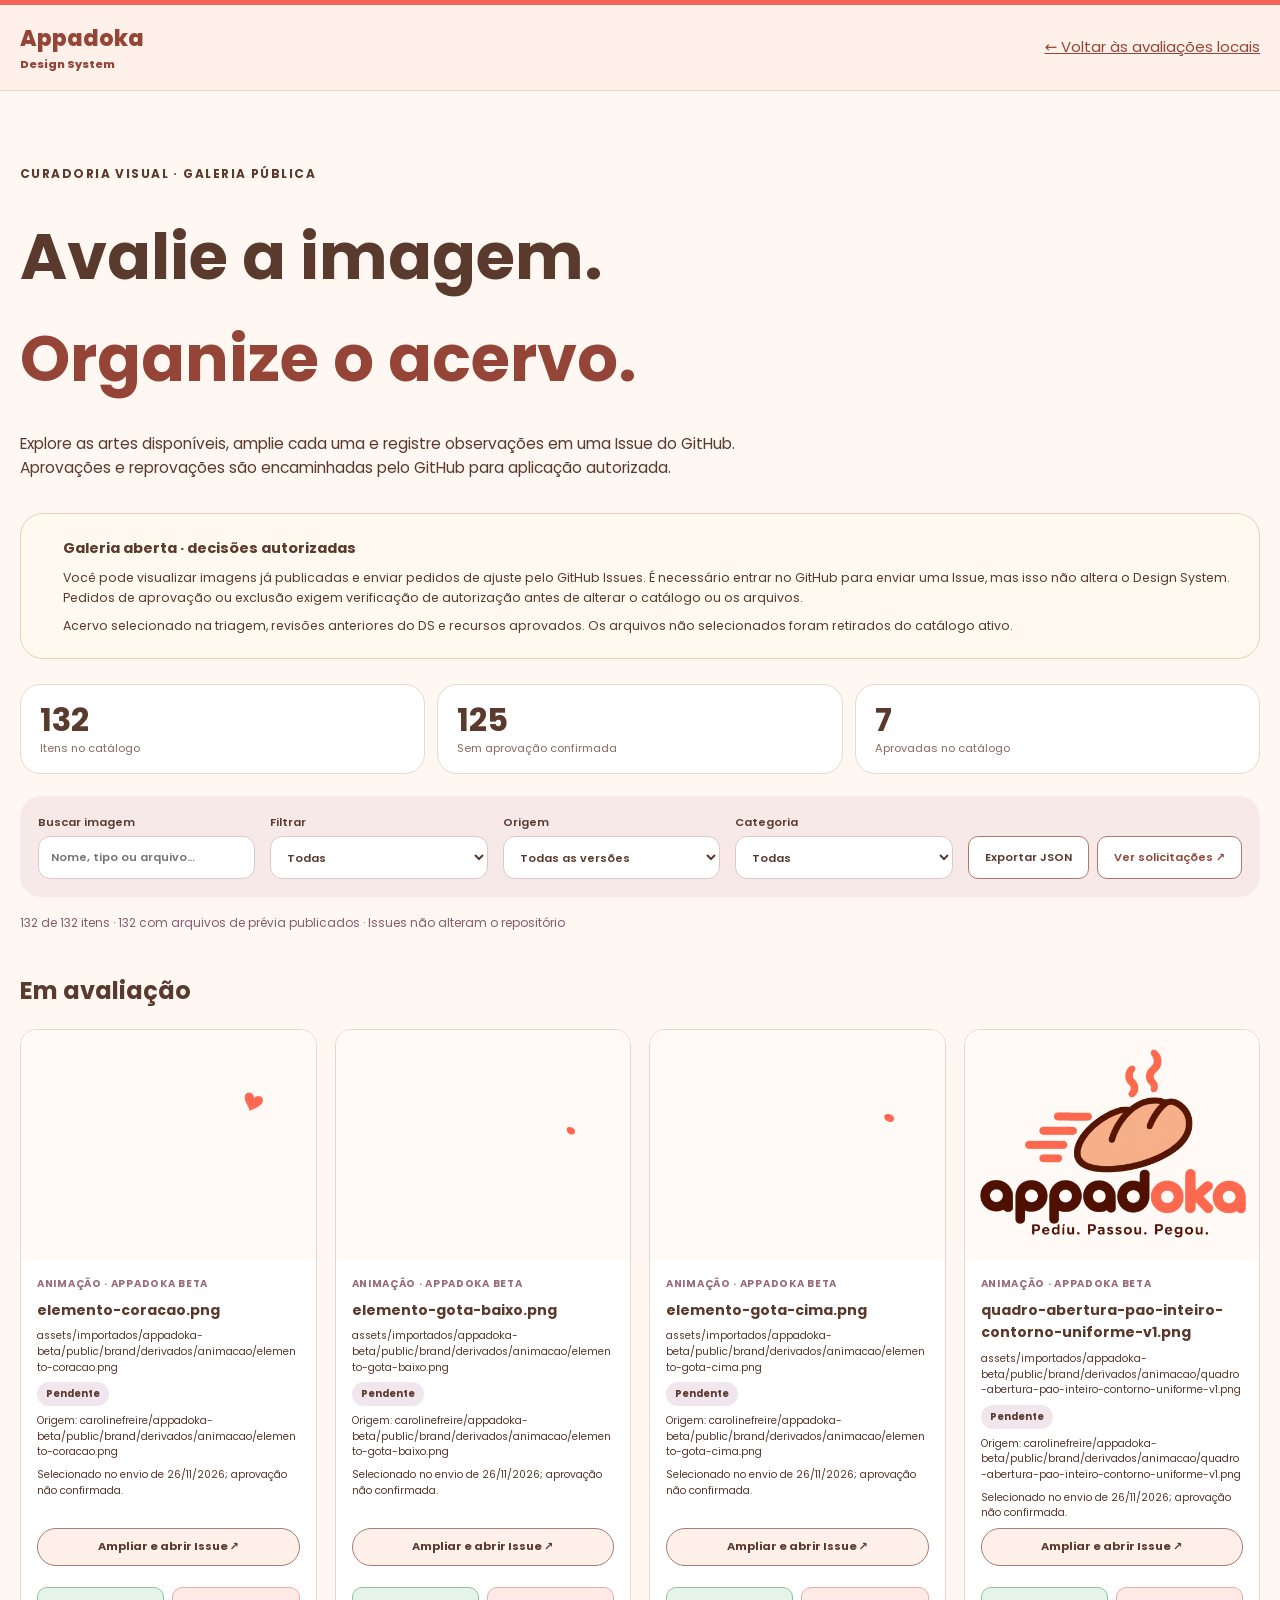
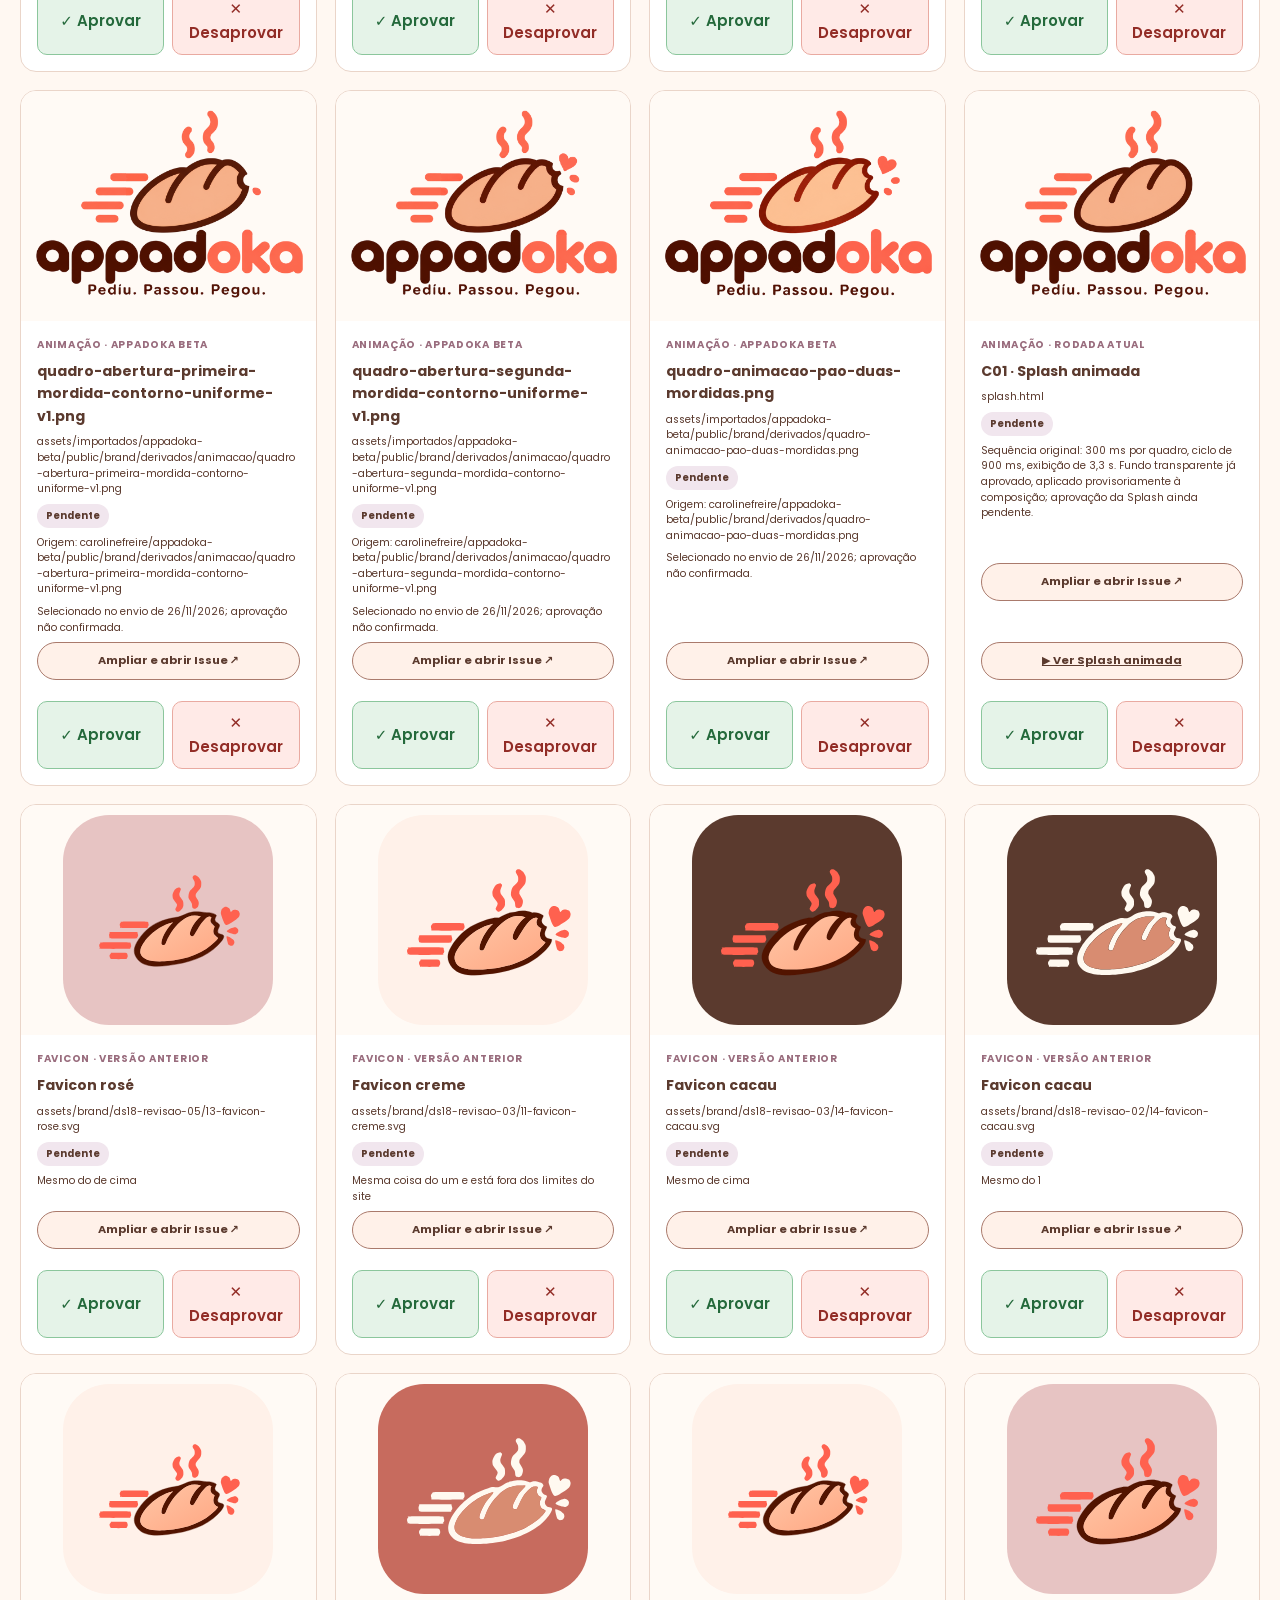
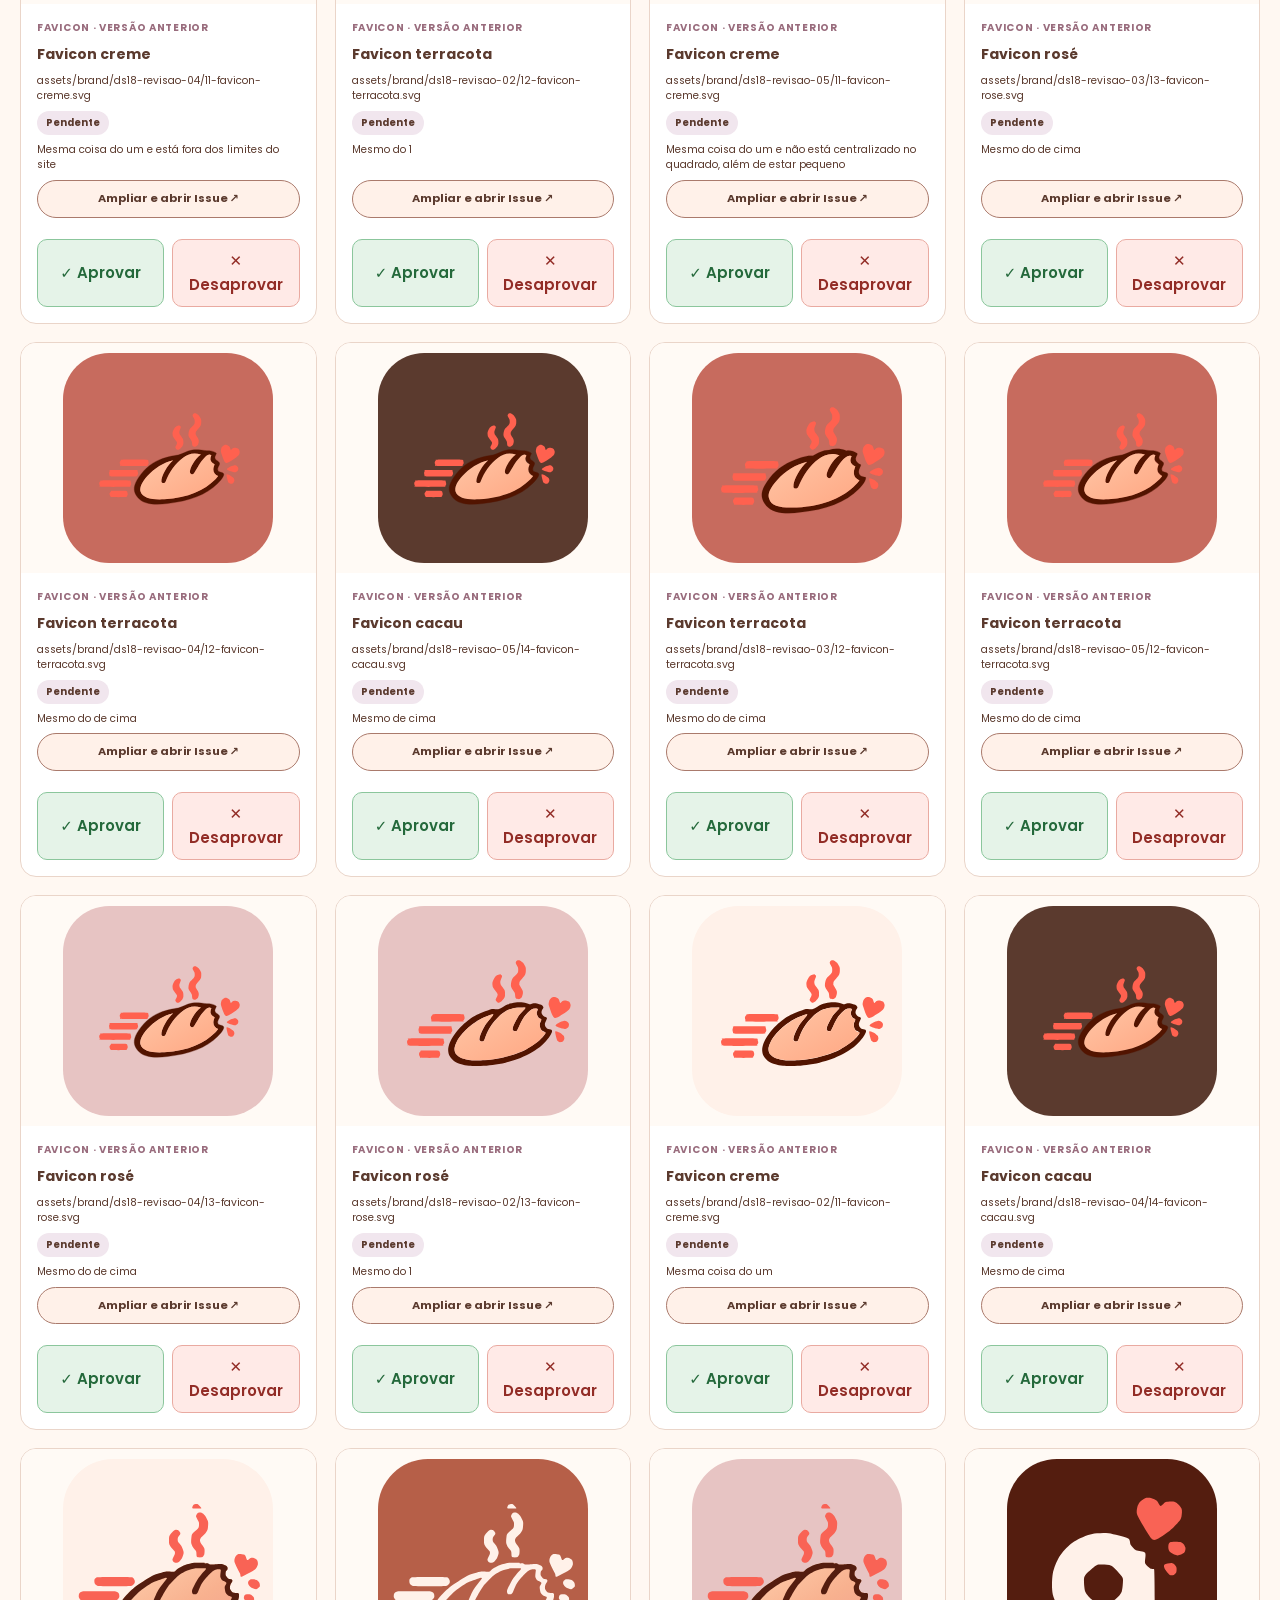
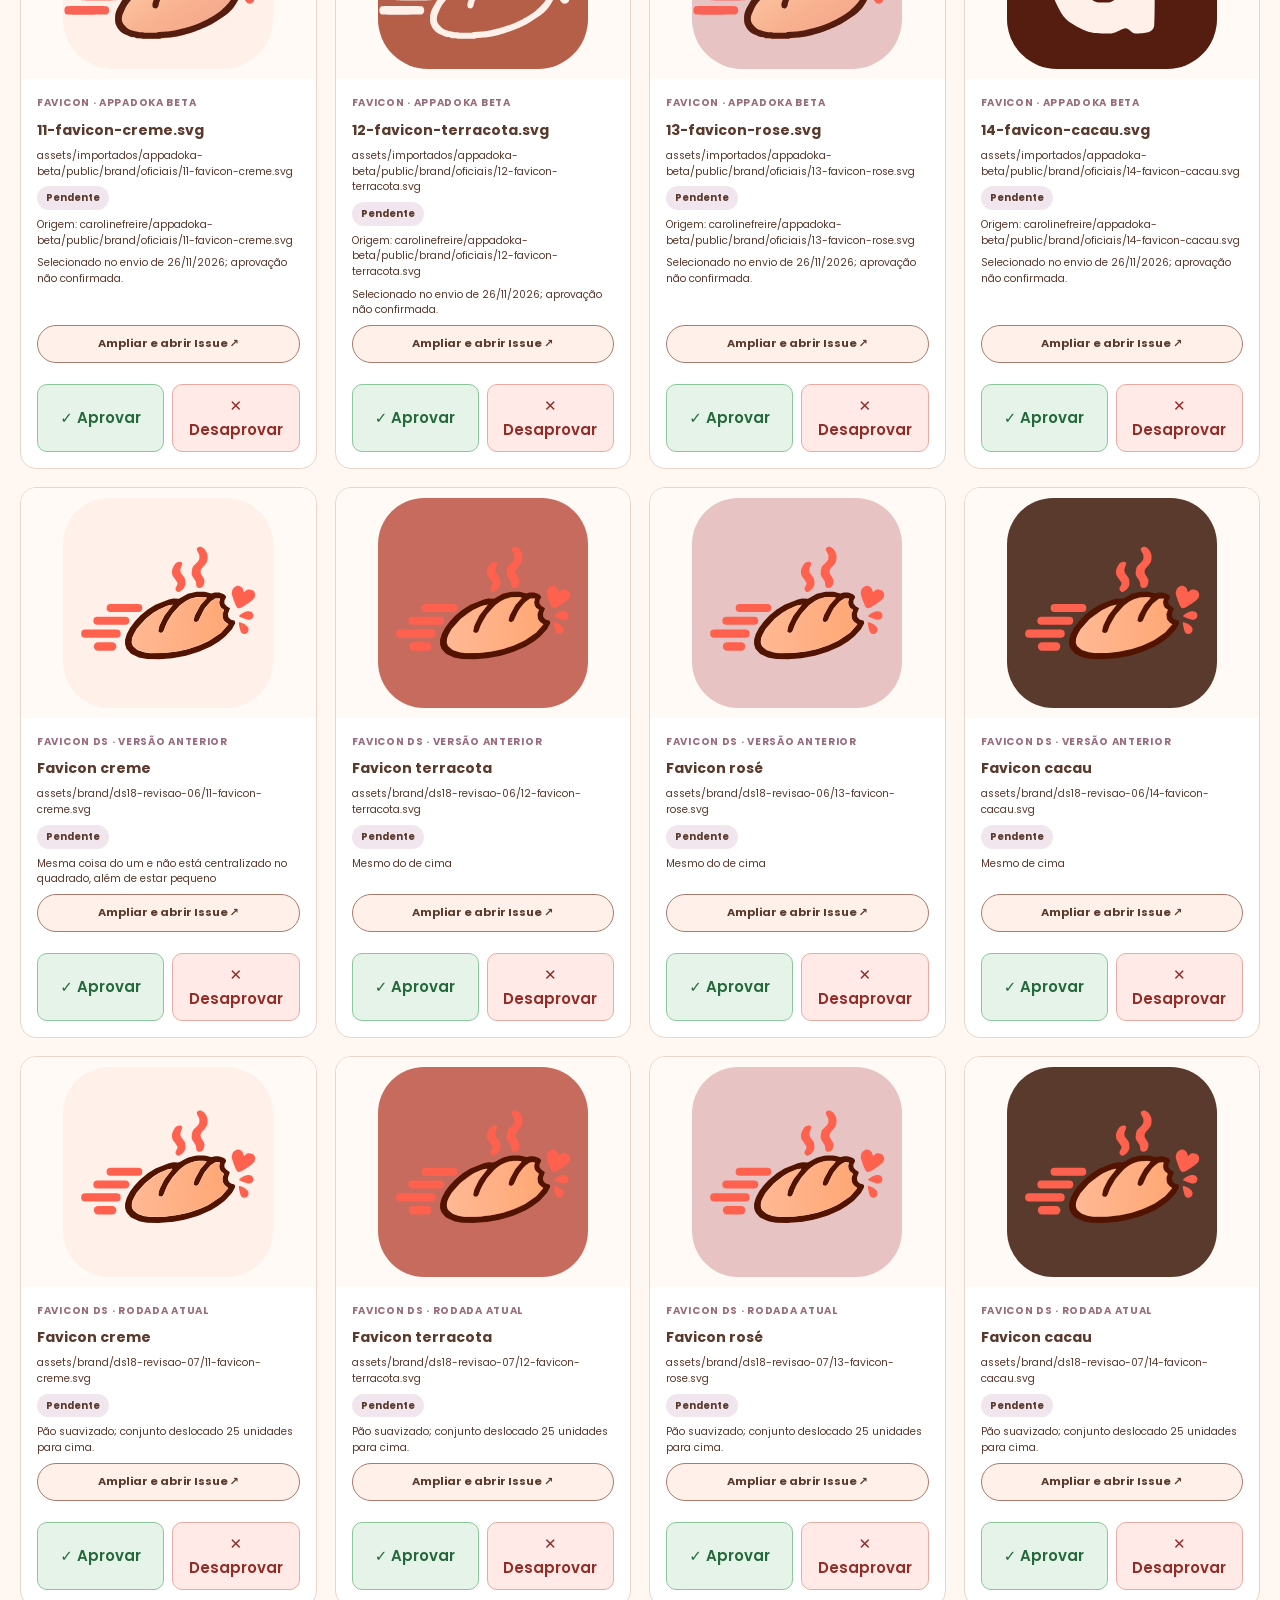
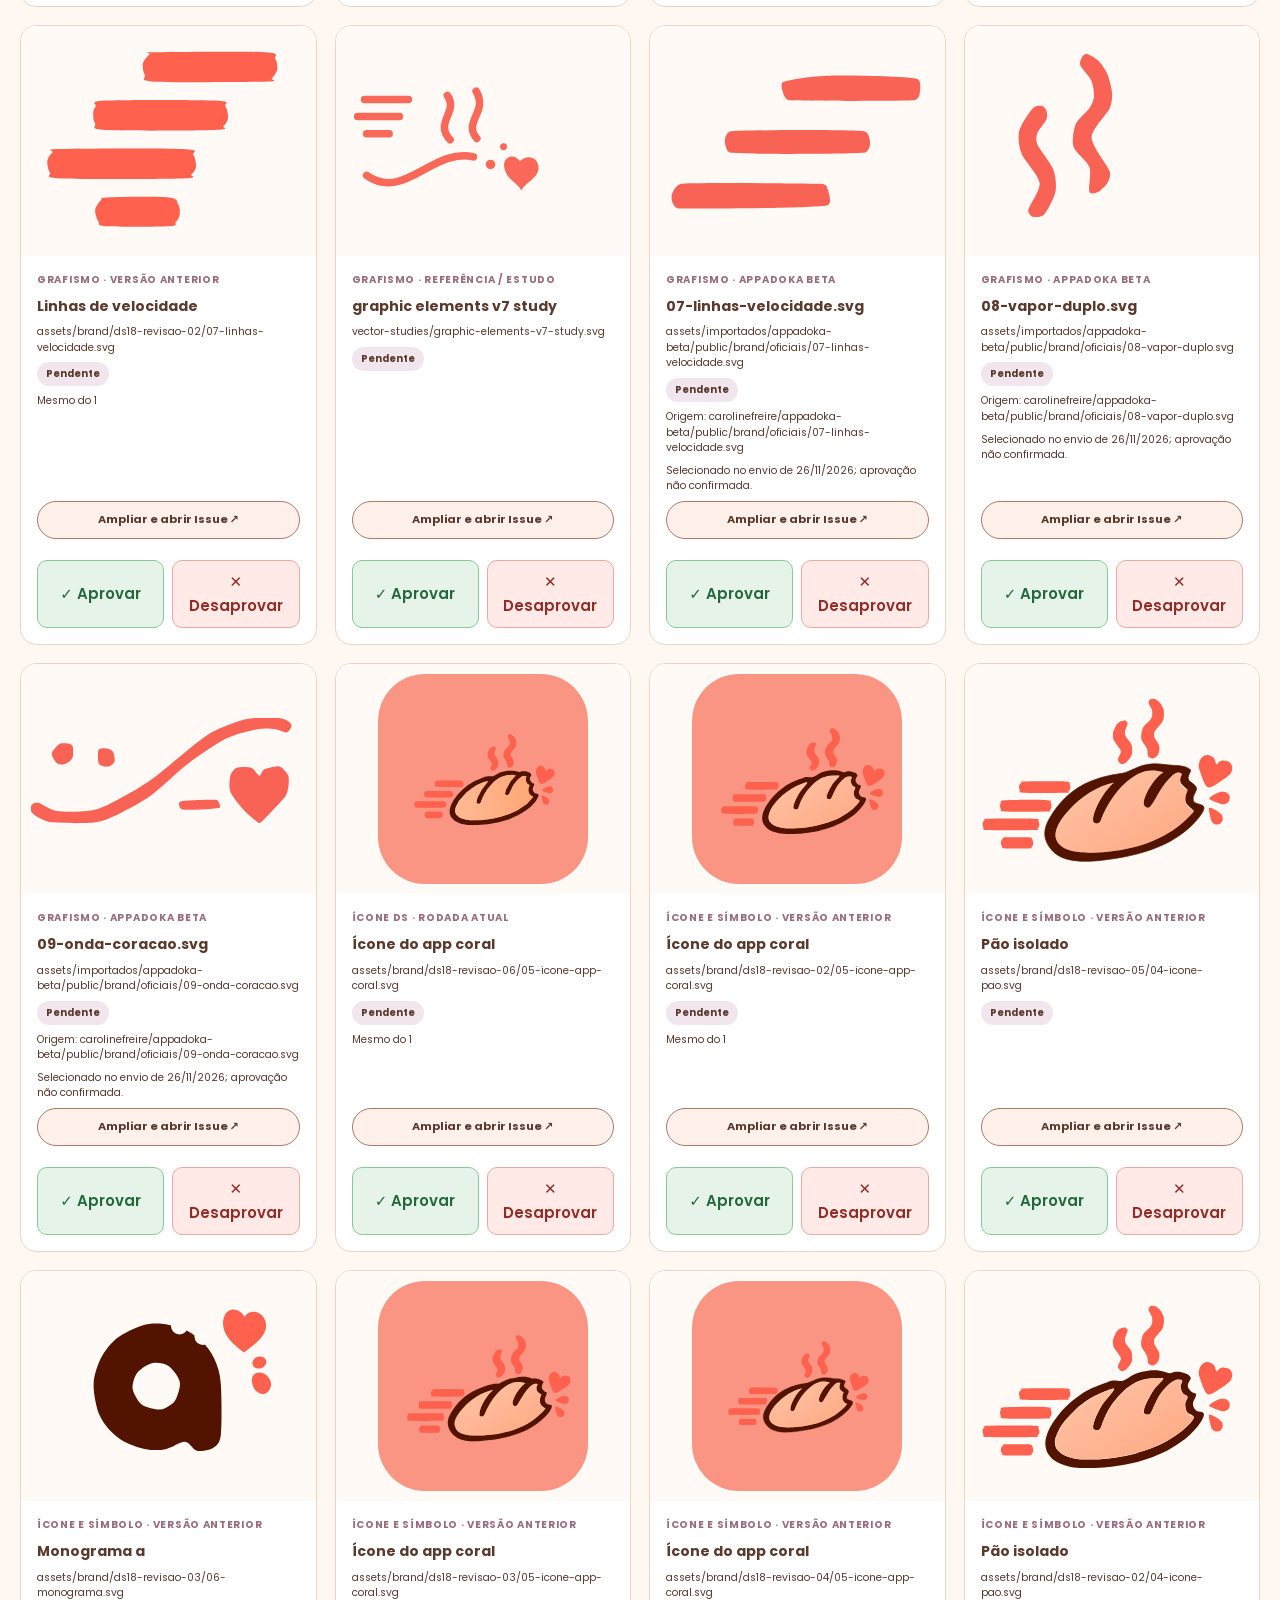
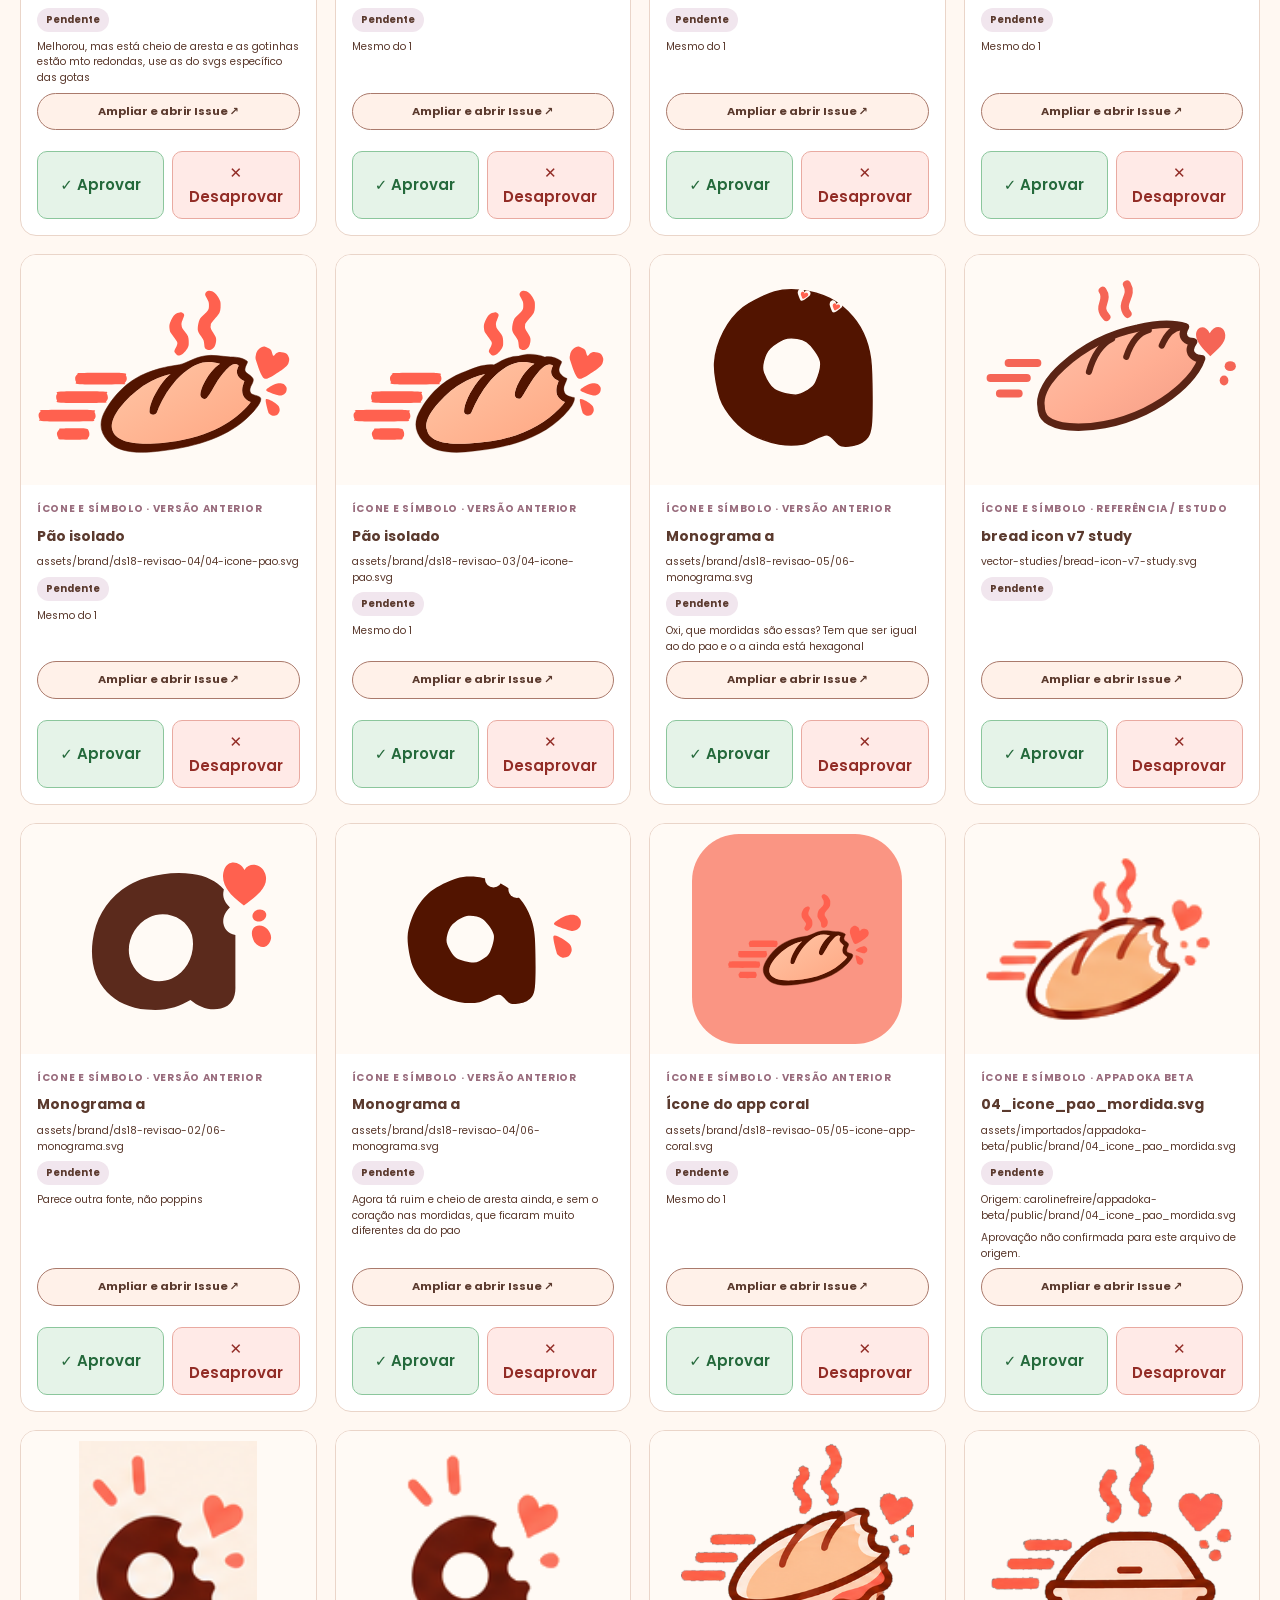
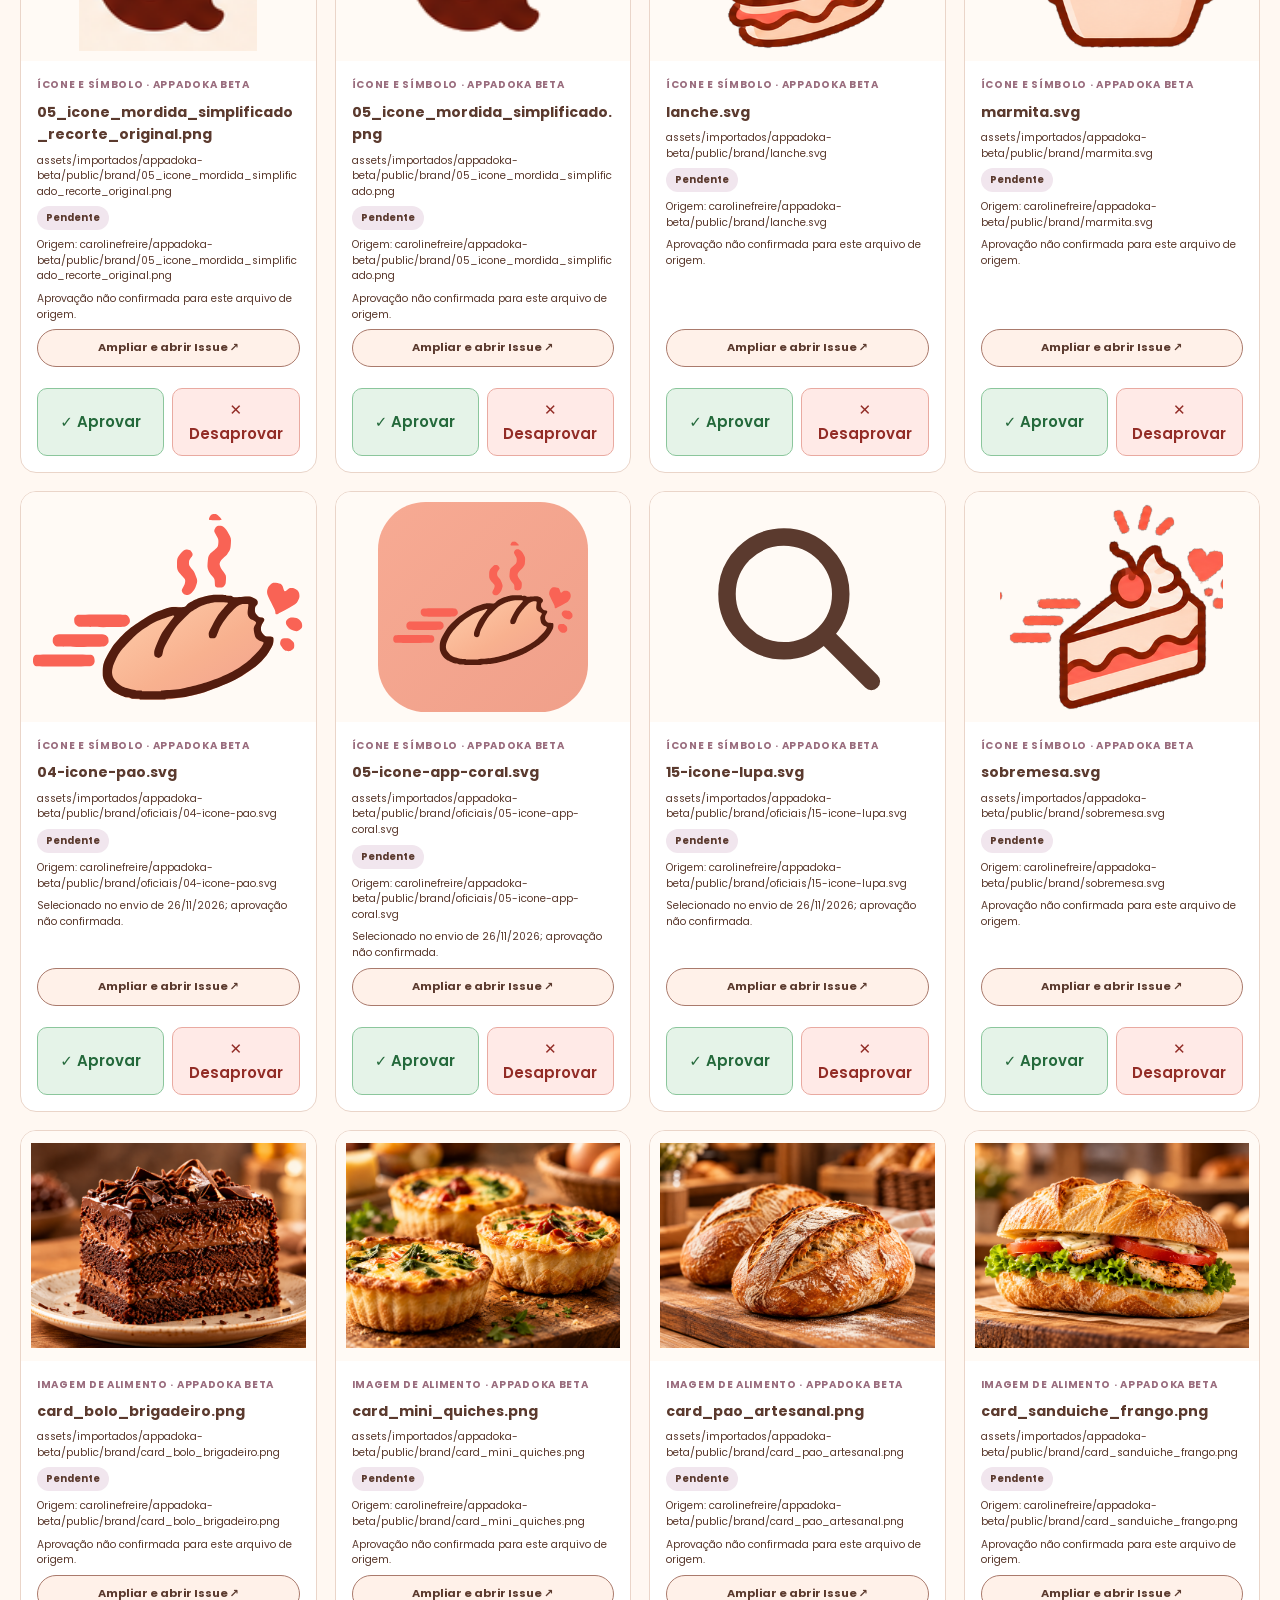
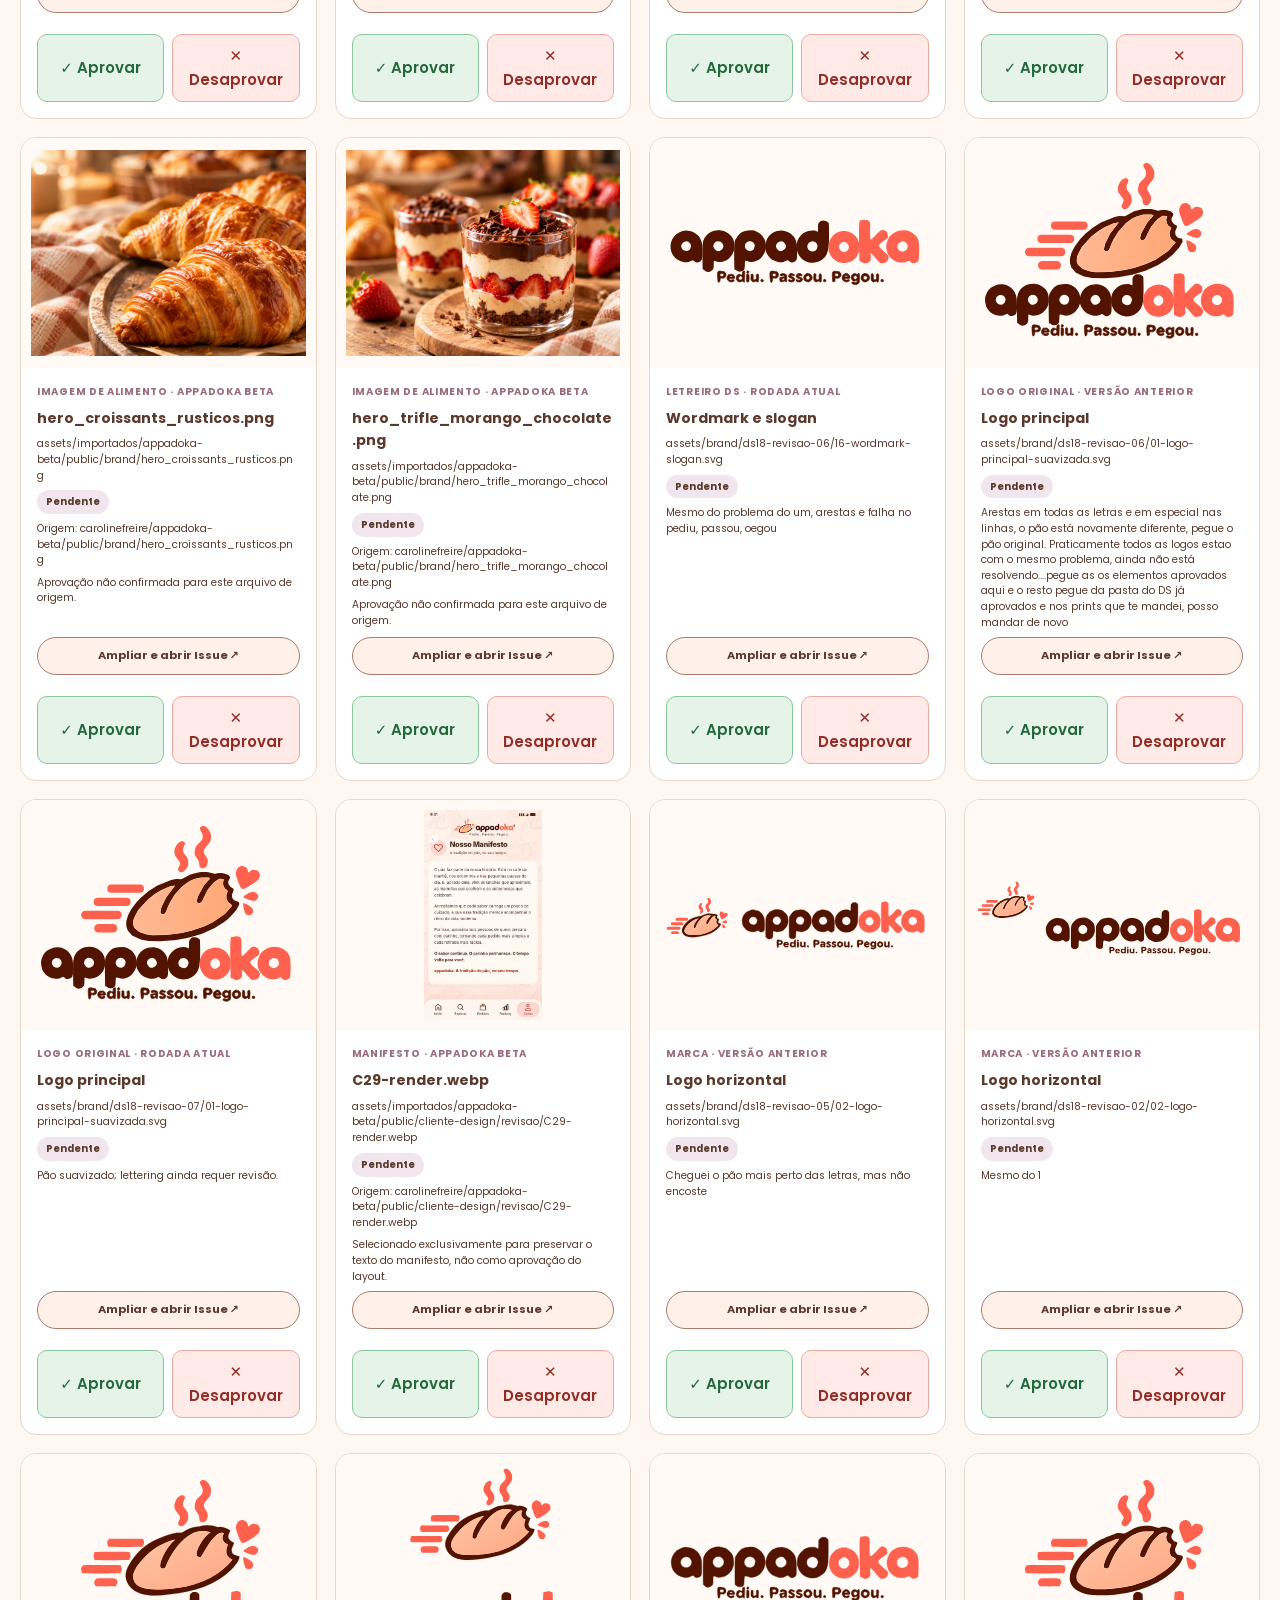
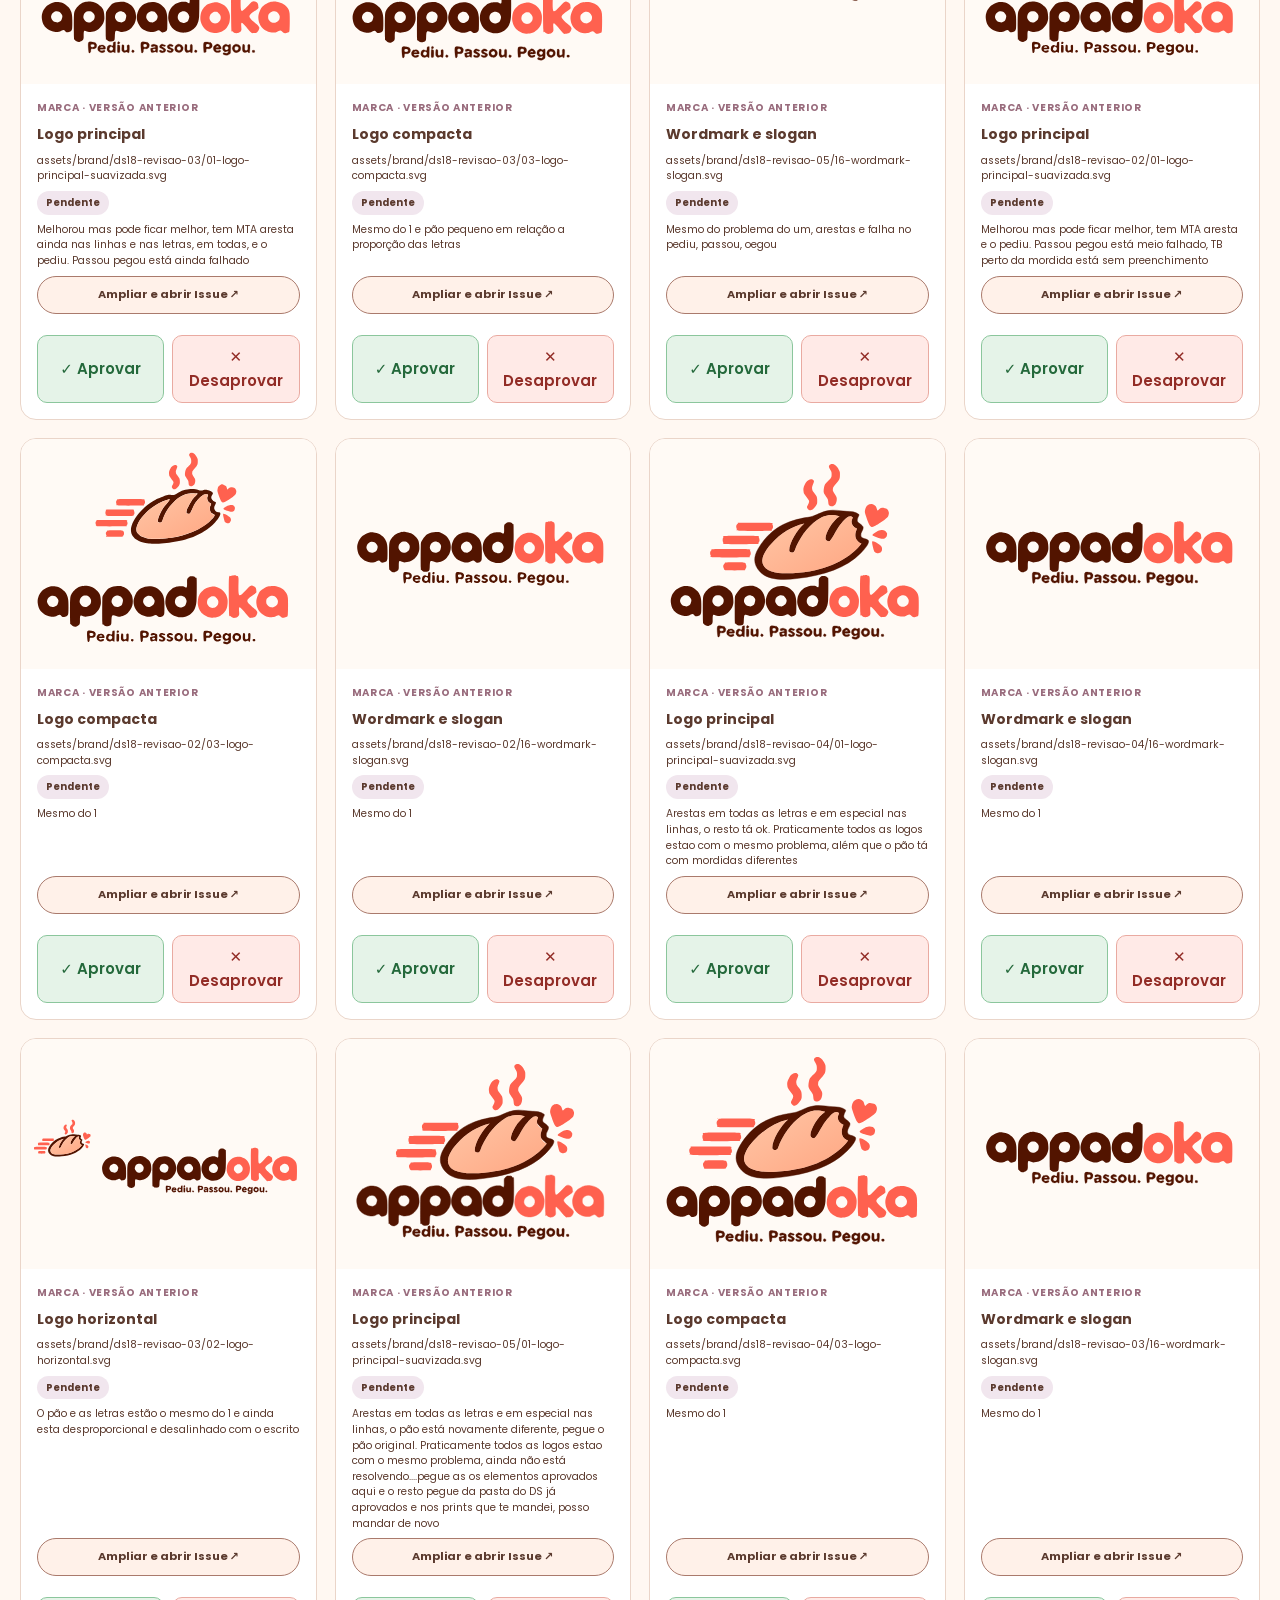
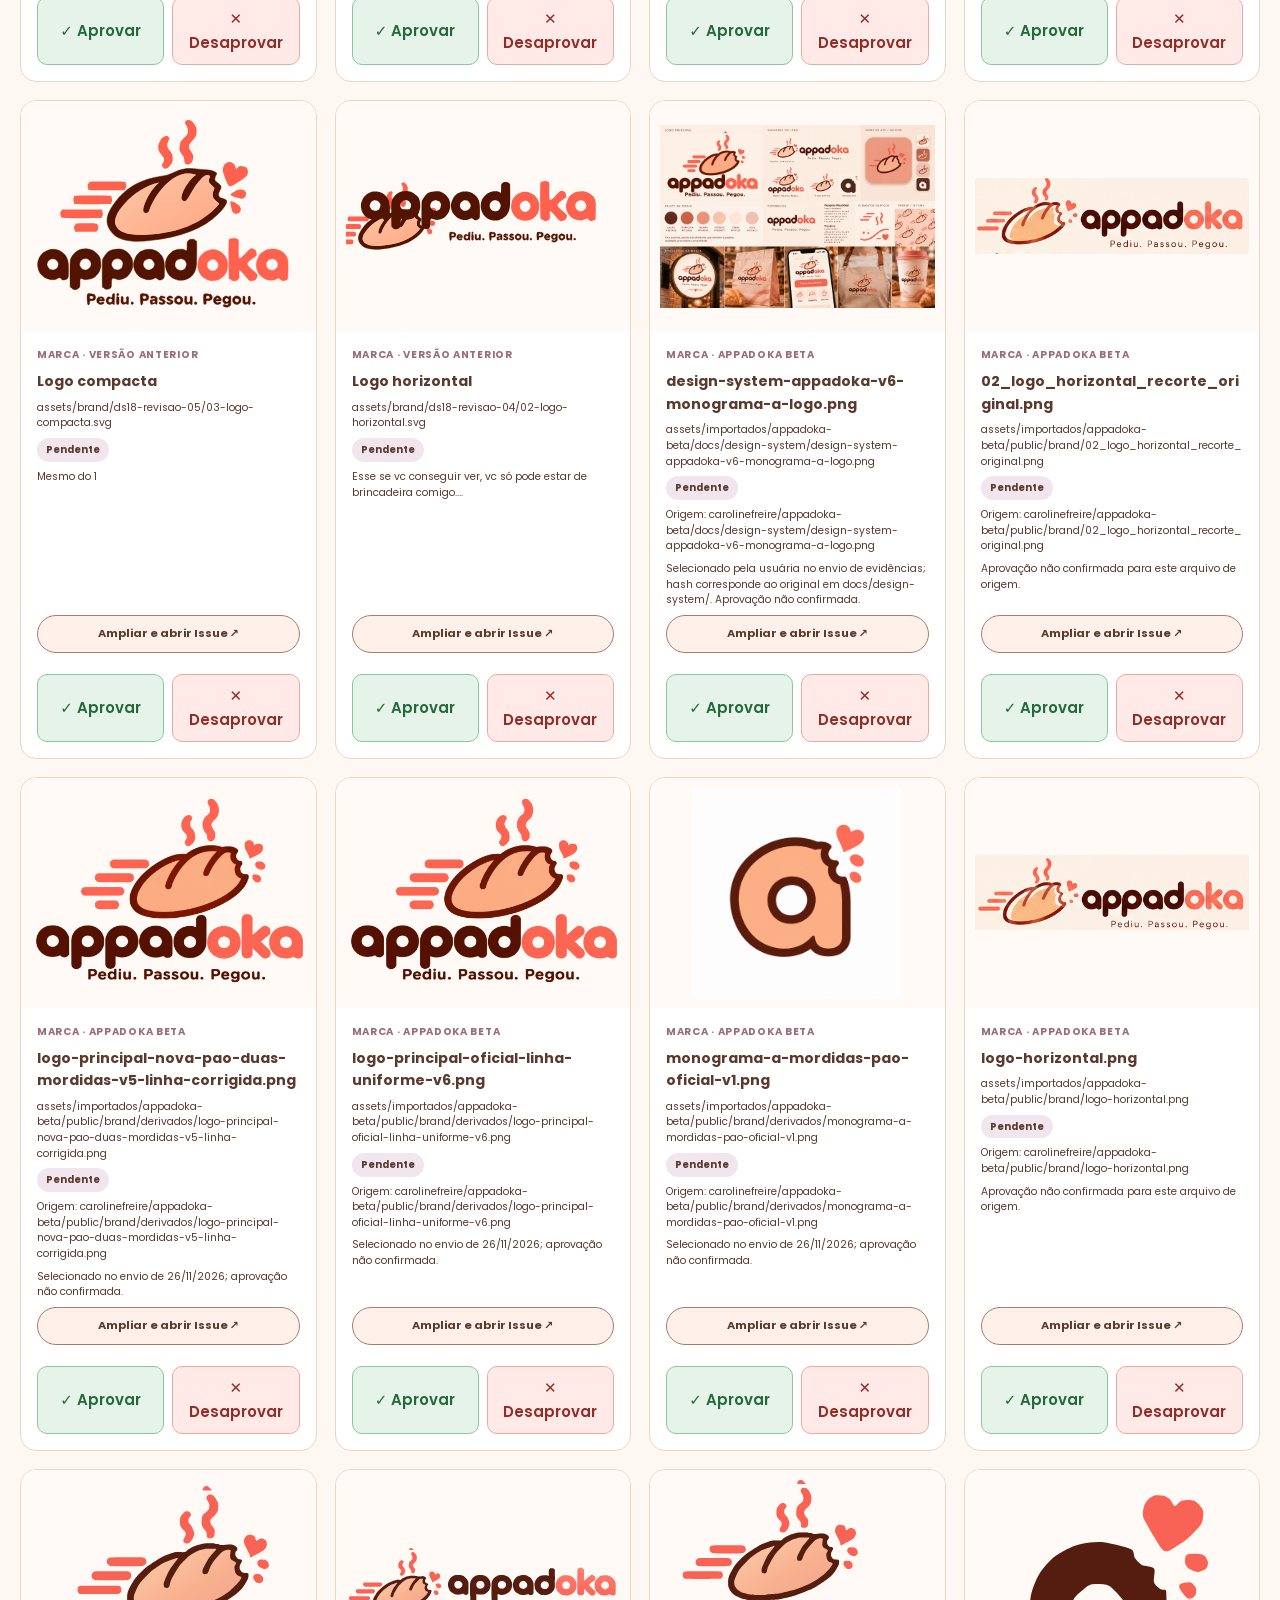
==== commit 2bbb0e07: "Finalize selected curation and add original-frame animated splash preview" ====
--- a/curadoria.html
+++ b/curadoria.html
@@ -4,19 +4,19 @@
 <meta name="robots" content="index,follow">
 <title>Curadoria · Design System Appadoka</title>
 <link rel="preconnect" href="https://fonts.googleapis.com"><link rel="preconnect" href="https://fonts.gstatic.com" crossorigin><link href="https://fonts.googleapis.com/css2?family=Poppins:wght@400;500;600;700;800&display=swap" rel="stylesheet">
-<link rel="stylesheet" href="styles.css"><link rel="stylesheet" href="curadoria.css?v=decisoes-1"><script src="curadoria.js?v=acervo-beta-1" defer></script>
+<link rel="stylesheet" href="styles.css"><link rel="stylesheet" href="curadoria.css?v=selecionados-1"><script src="curadoria.js?v=selecionados-1" defer></script>
 </head><body>
 <a class="skip-link" href="#revisao">Pular para a curadoria</a><div class="colorbar"></div>
 <header class="site-header"><div class="container header-inner"><a class="brand" href="./"><span class="logo-fallback">Appadoka <small>Design System</small></span></a><a class="nav-admin" href="./">← Voltar às avaliações locais</a></div></header>
 <main class="container admin-main" id="revisao">
   <div class="admin-hero"><span class="eyebrow">CURADORIA VISUAL · GALERIA PÚBLICA</span><h1>Avalie a imagem.<br><span class="gradient-text">Organize o acervo.</span></h1><p>Explore as artes disponíveis, amplie cada uma e registre observações em uma Issue do GitHub. Aprovações e reprovações são encaminhadas pelo GitHub para aplicação autorizada.</p></div>
-  <section class="security-note" aria-label="Como funciona a curadoria"><span aria-hidden="true"></span><div><strong>Galeria aberta · decisões autorizadas</strong><p>Você pode visualizar imagens já publicadas e enviar pedidos de ajuste pelo GitHub Issues. É necessário entrar no GitHub para enviar uma Issue, mas isso não altera o Design System. Pedidos de aprovação ou exclusão exigem verificação de autorização antes de alterar o catálogo ou os arquivos.</p><p>Inventário integral de arquivos gráficos do repositório público de prévia: rodada atual, versões anteriores, acervo oficial e estudos. Inclui inventário do Appadoka beta autorizado para publicação; prévias indisponíveis são identificadas.</p></div></section>
+  <section class="security-note" aria-label="Como funciona a curadoria"><span aria-hidden="true"></span><div><strong>Galeria aberta · decisões autorizadas</strong><p>Você pode visualizar imagens já publicadas e enviar pedidos de ajuste pelo GitHub Issues. É necessário entrar no GitHub para enviar uma Issue, mas isso não altera o Design System. Pedidos de aprovação ou exclusão exigem verificação de autorização antes de alterar o catálogo ou os arquivos.</p><p>Acervo selecionado na triagem, revisões anteriores do DS e recursos aprovados. Os arquivos não selecionados foram retirados do catálogo ativo.</p></div></section>
   <div class="admin-stats"><div><strong id="total">…</strong><span>Itens no catálogo</span></div><div><strong id="pendentes">…</strong><span>Sem aprovação confirmada</span></div><div><strong id="aprovados">…</strong><span>Aprovadas no catálogo</span></div></div>
   <div class="admin-toolbar"><label>Buscar imagem<input type="search" id="search" placeholder="Nome, tipo ou arquivo…"></label><label>Filtrar<select id="filter"><option value="todos">Todas</option><option value="pendente">Pendente</option><option value="aprovado">Aprovada</option><option value="reprovado_historico">Reprovado historicamente</option></select></label><label>Origem<select id="scope"><option value="todos">Todas as versões</option><option value="rodada_atual">Rodada atual</option><option value="acervo_oficial">Acervo oficial</option><option value="versoes_anteriores">Versões anteriores</option><option value="appadoka_beta">Appadoka beta · originais importados</option><option value="referencia_estudo">Referências e estudos</option></select></label><label>Categoria<select id="category"><option value="todos">Todas</option></select></label><div class="tool-actions"><button class="btn btn-secondary" type="button" id="export">Exportar JSON</button><a class="btn btn-secondary" href="https://github.com/carolinefreire/ds-appadoka-previa/issues" target="_blank" rel="noopener noreferrer">Ver solicitações ↗</a></div></div>
   <div id="status" class="admin-status" aria-live="polite"></div><div class="admin-gallery" id="admin-gallery"></div>
-  <div class="admin-footnote"><h2>Sobre as imagens que ainda não aparecem</h2><p>As miniaturas usam os arquivos existentes nesta prévia. A correspondência com os originais do aplicativo não foi validada.</p><a class="btn btn-primary" href="https://github.com/carolinefreire/ds-appadoka-previa/issues/new" target="_blank" rel="noopener noreferrer">Abrir Issue manual ↗</a></div>
+  <div class="admin-footnote"><h2>Sobre as prévias</h2><p>As prévias usam os arquivos preservados, incluindo SVGs em formato original. A Splash animada é uma composição pendente de aprovação.</p><a class="btn btn-primary" href="https://github.com/carolinefreire/ds-appadoka-previa/issues/new" target="_blank" rel="noopener noreferrer">Abrir Issue manual ↗</a></div>
 </main>
 <dialog class="admin-dialog decision-dialog" id="decision-dialog" aria-labelledby="decision-title"><div class="decision-content"><h2 id="decision-title">Confirmar reprovação?</h2><p id="decision-name"></p><p>Esta decisão solicita a exclusão do arquivo da prévia. Antes de excluir, será necessário verificar autorização e se outros recursos dependem dele. O histórico de decisões será preservado.</p><div class="curation-actions"><button type="button" id="decision-cancel">Cancelar</button><button type="button" id="decision-confirm" class="curation-reject">Confirmar reprovação e solicitar exclusão</button></div></div></dialog>
-<dialog class="admin-dialog" id="action-dialog"><form method="dialog" class="dialog-layout"><div class="dialog-head"><div><small id="dialog-category"></small><h2 id="dialog-title">Revisar imagem</h2></div><button type="button" id="dialog-close" aria-label="Fechar">×</button></div><div class="dialog-image"><img id="dialog-preview" alt=""><div id="private-preview" class="private-preview" hidden><p>Prévia indisponível publicamente. Consulte o arquivo da prévia no GitHub.</p><a id="private-view" target="_blank" rel="noopener noreferrer" href="#">Abrir original no GitHub ↗</a></div></div><div class="dialog-controls"><label for="dialog-note">Descreva o ajuste ou observação</label><textarea id="dialog-note" rows="3" placeholder="Descreva o que deve ser corrigido ou mantido."></textarea><div class="dialog-actions"><button type="button" id="alter" class="action-alter">✎ Abrir Issue de ajuste</button><p>O SVG em avaliação será incluído na Issue. Para acrescentar um print ou outra imagem, use o botão de anexar arquivos no editor do GitHub antes de enviar.</p></div><p class="dialog-help" id="dialog-help" role="status">Uma Issue registra o pedido para revisão. Não altera nem exclui arquivos.</p></div></form></dialog>
+<dialog class="admin-dialog" id="action-dialog"><form method="dialog" class="dialog-layout"><div class="dialog-head"><div><small id="dialog-category"></small><h2 id="dialog-title">Revisar imagem</h2></div><button type="button" id="dialog-close" aria-label="Fechar">×</button></div><div class="dialog-image"><img id="dialog-preview" alt=""><div id="private-preview" class="private-preview" hidden><p>Prévia indisponível publicamente. Consulte o arquivo da prévia no GitHub.</p><a id="private-view" target="_blank" rel="noopener noreferrer" href="#">Abrir arquivo no navegador ↗</a></div></div><div class="dialog-controls"><a id="direct-preview" class="btn btn-secondary" target="_blank" rel="noopener noreferrer">Abrir prévia no navegador ↗</a><label for="dialog-note">Descreva o ajuste ou observação</label><textarea id="dialog-note" rows="3" placeholder="Descreva o que deve ser corrigido ou mantido."></textarea><div class="dialog-actions"><button type="button" id="alter" class="action-alter">✎ Abrir Issue de ajuste</button><p>O SVG em avaliação será incluído na Issue. Para acrescentar um print ou outra imagem, use o botão de anexar arquivos no editor do GitHub antes de enviar.</p></div><p class="dialog-help" id="dialog-help" role="status">Uma Issue registra o pedido para revisão. Não altera nem exclui arquivos.</p></div></form></dialog>
 <footer class="footer"><div class="container footer-bottom"><span>Appadoka · Design System</span><a href="./">Avaliações locais ↑</a></div></footer>
 </body></html>
--- a/curadoria.css
+++ b/curadoria.css
@@ -7,4 +7,5 @@
 .review-thumb:focus-visible,.review-open:focus-visible,.dialog-actions button:focus-visible{outline:3px solid #8d447b;outline-offset:3px}
 
 .admin-gallery{display:grid;grid-template-columns:repeat(auto-fit,minmax(min(100%,290px),1fr));gap:18px}.review-thumb{width:100%;height:230px;display:grid;place-items:center;background:#fffaf5;border:0}.review-thumb img{width:100%;height:100%;max-height:210px;object-fit:contain}.review-card{background:#fff;border:1px solid #ead5c9;border-radius:16px;overflow:hidden}.review-details{padding:16px;overflow-wrap:anywhere}.admin-dialog{max-width:min(900px,94vw);max-height:90vh;overflow:auto;border:1px solid #ead5c9;border-radius:16px;background:#fff8f2;color:#5b3a2e}.dialog-image img{max-height:45vh;object-fit:contain}.dialog-head{display:flex;align-items:start;justify-content:space-between;gap:12px}.dialog-head button{flex-shrink:0}.admin-main{padding-bottom:50px}.admin-toolbar{flex-wrap:wrap}.review-open,.action-alter{color:#5b3a2e;background:#fff1e9;border:1px solid #aa7a6c}.review-status{color:#5b3a2e}.is-approved{color:#24693b}.admin-hero h1{font-size:clamp(30px,5vw,64px)}@media(max-width:600px){.admin-stats{grid-template-columns:1fr}.admin-toolbar{display:flex;flex-direction:column;align-items:stretch}}
-.curation-group{grid-column:1/-1;margin:24px 0 0;font-size:24px}.curation-actions{display:flex;flex-wrap:wrap;gap:8px;margin-top:14px}.curation-actions button{flex:1;min-height:44px;padding:9px 12px;border:1px solid #aa7a6c;border-radius:10px;background:white;font-weight:600}.curation-actions .curation-approve{background:#e5f3e8;color:#24693b;border-color:#8bc69c}.curation-actions .curation-reject{background:#ffeae7;color:#922c26;border-color:#e9aaa1}.curation-actions button:disabled{opacity:.7;cursor:default}.decision-content{padding:24px;overflow-wrap:anywhere}.decision-dialog{width:min(540px,94vw)}.decision-dialog::backdrop{background:#30180f88}+.curation-group{grid-column:1/-1;margin:24px 0 0;font-size:24px}.curation-actions{display:flex;flex-wrap:wrap;gap:8px;margin-top:14px}.curation-actions button{flex:1;min-height:44px;padding:9px 12px;border:1px solid #aa7a6c;border-radius:10px;background:white;font-weight:600}.curation-actions .curation-approve{background:#e5f3e8;color:#24693b;border-color:#8bc69c}.curation-actions .curation-reject{background:#ffeae7;color:#922c26;border-color:#e9aaa1}.curation-actions button:disabled{opacity:.7;cursor:default}.decision-content{padding:24px;overflow-wrap:anywhere}.decision-dialog{width:min(540px,94vw)}.decision-dialog::backdrop{background:#30180f88}
+.review-thumb img,.dialog-image img{display:block;min-width:0;min-height:0;object-fit:contain}.review-thumb img[hidden],.dialog-image img[hidden]{display:none!important}.review-open{text-align:center}.dialog-controls #direct-preview{display:inline-block;margin-bottom:12px}.review-thumb{overflow:hidden}
